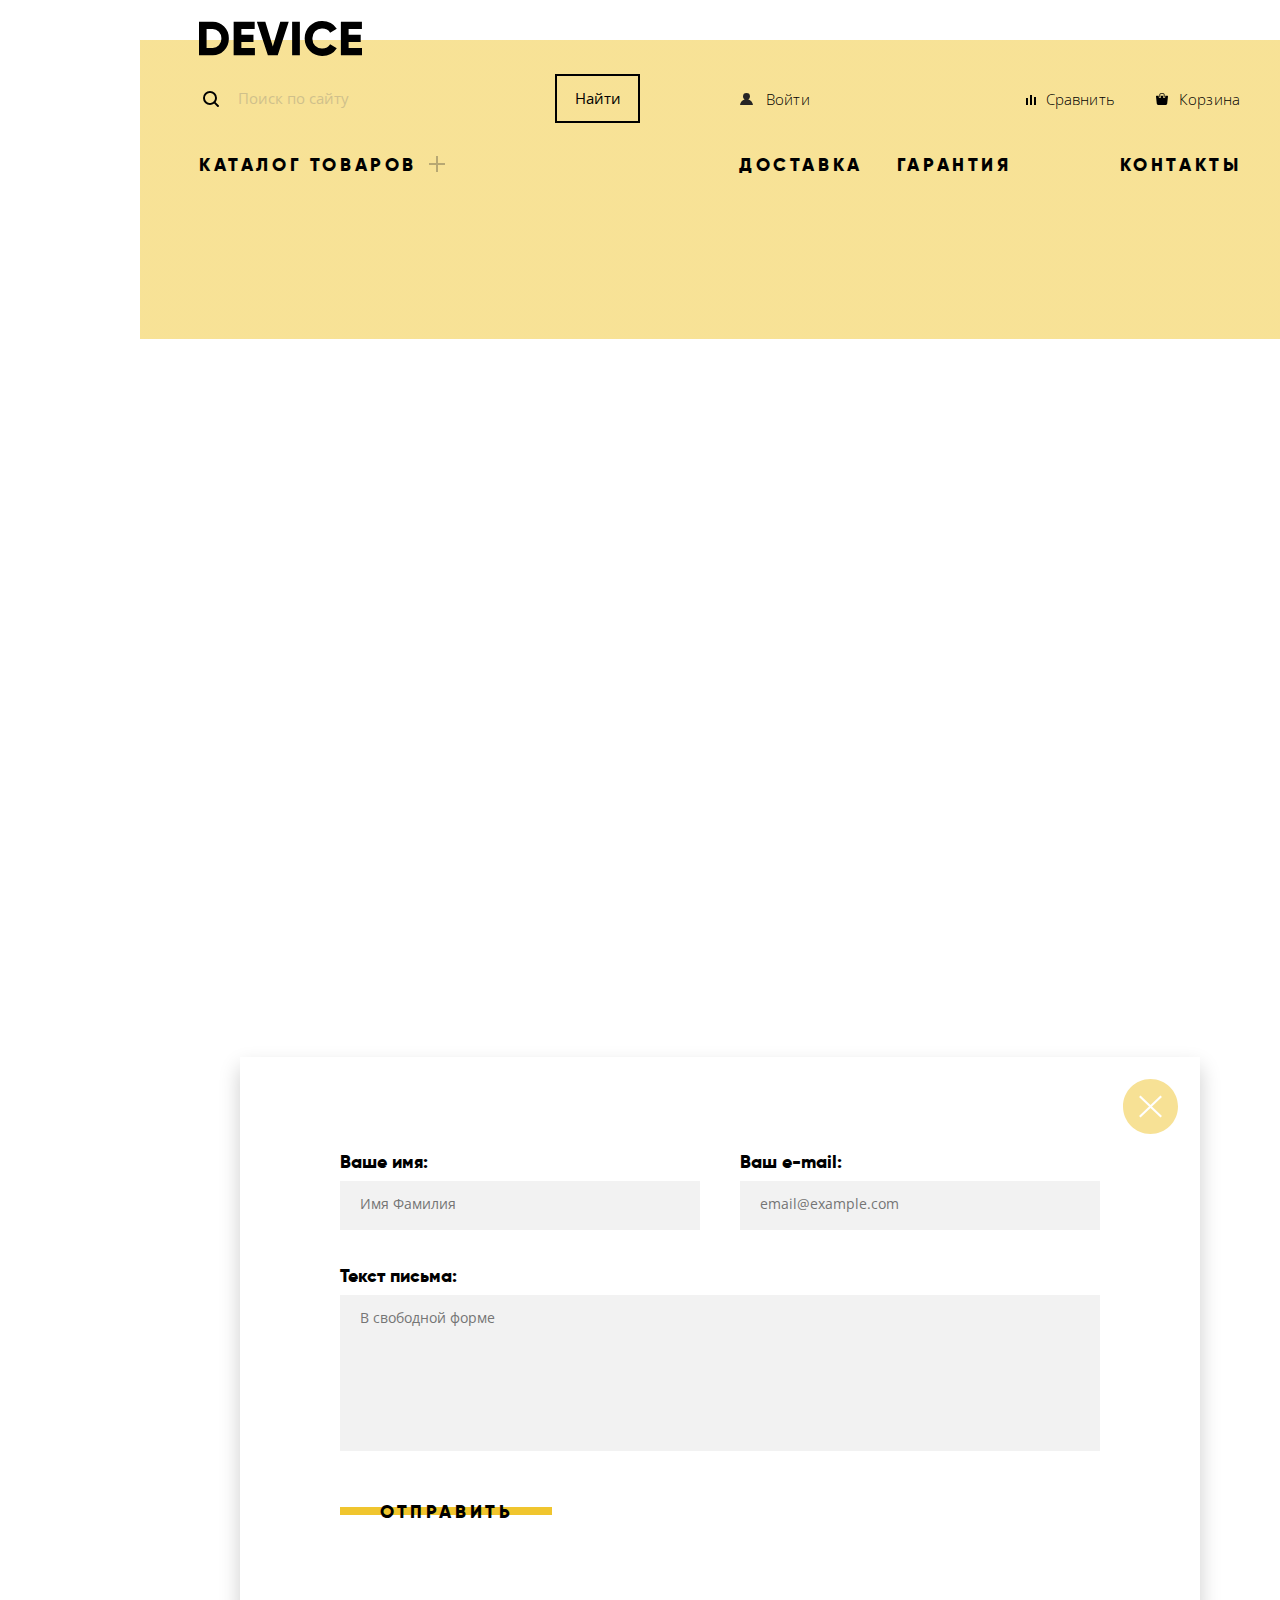
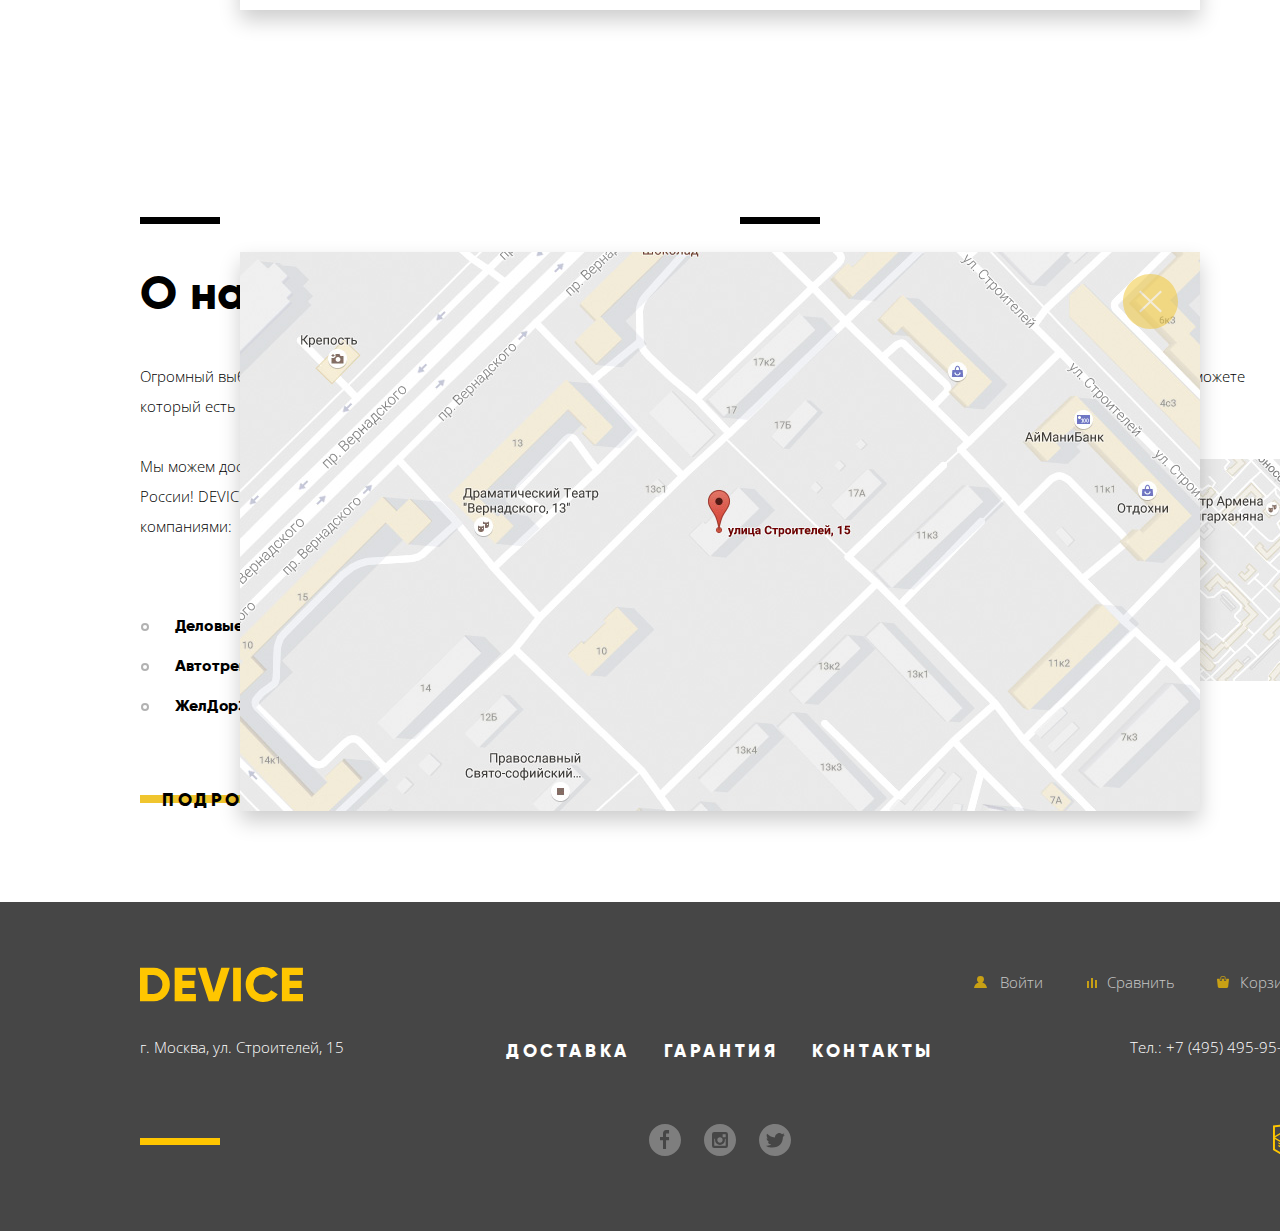
==== index.html @ 561cba62 "Стилизовал modal окна" ====
<!DOCTYPE html>
<html lang="ru">
<head>
  <meta charset="utf-8">
  <title>HTML Academy: Девайс</title>
  <link href="https://fonts.googleapis.com/css?family=Open+Sans:300,400&display=swap&subset=cyrillic" rel="stylesheet">
  <link href="css/normalize.css" rel="stylesheet">
  <link href="css/style.css" rel="stylesheet">
</head>
<body>

  <header class="container header">
    <nav class="header__navigation">
      <a class="header__logo" href="index.html">
        <img src="img/logo.svg" width="163" height="35" alt
        ="Логотип интернет-магазина гаджетов «Девайс»">
      </a>

      <div class="header__second-line">
        <form class="header-search__form" action="https://echo.htmlacademy.ru" method="post">
          <label for="search" class="visually-hidden">Поиск по сайту:</label>
          <input id="search" class="header-search__input" type="text" name="search" value="" placeholder="Поиск по сайту">
          <button class="header-search__button" type="submit">Найти</button>
        </form>

        <ul class="header-user-navigation__list">
          <li><a class="header-user-navigation__link--user" href="#">Войти</a></li>
          <li><a class="header-user-navigation__link--compare" href="#">Сравнить</a></li>
          <li><a class="header-user-navigation__link--cart" href="#">Корзина</a></li>
        </ul>
      </div>

      <ul class="header-site-navigation__list">
        <li>
          <a class="header-site-navigation__link--catalog" href="catalog.html">Каталог товаров</a>
          <ul class="header-site-navigation__sub-list">
            <li>
              <ul class="header-site-navigation__sub-list--column-1">
                <li>
                  <a href="#">Виртуальная реальность</a>
                </li>
                <li>
                  <a href="catalog.html">Моноподы для селфи</a>
                </li>
                <li>
                  <a href="#">Экшн-камеры</a>
                </li>
              </ul>
            </li>

            <li>
              <ul class="header-site-navigation__sub-list--column-2">
                <li>
                  <a href="#">Фитнес-браслеты</a>
                </li>
                <li>
                  <a href="#">Умные часы</a>
                </li>
              </ul>
            </li>

            <li>
              <ul class="header-site-navigation__sub-list--column-3">
                <li>
                  <a href="#">Квадрокоптеры</a>
                </li>
              </ul>
            </li>
          </ul>
        </li>
        <li><a href="#">Доставка</a></li>
        <li><a href="#">Гарантия</a></li>
        <li><a href="#">Контакты</a></li>
      </ul>
    </nav>
  </header>


  <main class="container main-container">

    <h1 class="visually-hidden">Интернет-магазин гаджетов «Девайс»</h1>

    <div class="main__info-line">
      <section class="main-about-us">
        <h2>О нас</h2>
        <div class="main-about-us__text">
          <p>Огромный выбор гаджетов не оставит равнодушным гика, который есть в
            каждом из нас.</p>
          <p>Мы можем доставить ваш товар в самые отдаленные точки России!
            DEVICE работает со многими транспортными компаниями:</p>
        </div>
        <ul class="transport-company__list">
          <li>Деловые Линии</li>
          <li>Автотрейдинг</li>
          <li>ЖелДорЭкспедиция</li>
        </ul>
        <a class="button" href="#">Подробнее о нас</a>
      </section>

      <section class="main-contacts">
        <h2>Контакты</h2>
        <div class="main-contacts__text">
          <p>Вы можете забрать товар сама, заехав в наш офис. Заодно, вы сможете
          проверить работоспособность покупки. Всякое бывает.</p>
        </div>
        <a class="map" href="#">
          <img src="img/map.jpg" width="560" height="222" alt
          ="Офис магазина «Девайс» по адресу: Москва, улица Строителей, 15">
        </a>
        <a class="button" href="#">Напишите нам</a>
      </section>
    </div>

  </main>


  <footer class="footer-container">
    <div class="container">
      <div class="footer__first-line">
        <a class="footer__logo" href="index.html">
          <img src="img/logo-footer.svg" width="163" height="35" alt
          ="Логотип интернет-магазина гаджетов «Девайс»">
        </a>
        <ul class="footer-user-navigation__list">
          <li><a class="footer-user-navigation__link--user" href="#">Войти</a></li>
          <li><a class="footer-user-navigation__link--compare" href="#">Сравнить</a></li>
          <li><a class="footer-user-navigation__link--cart" href="#">Корзина</a></li>
        </ul>
      </div>

      <div class="footer__second-line">
        <p>г. Москва, ул. Строителей, 15</p>
        <ul class="footer-site-navigation__list">
          <li><a href="#">Доставка</a></li>
          <li><a href="#">Гарантия</a></li>
          <li><a href="#">Контакты</a></li>
        </ul>
        <p class="text-right">Тел.: +7 (495) 495-95-95</p>
      </div>

      <div class="footer__third-line">
        <ul class="footer-social__list">
          <li>
            <a class="footer-social__link--facebook" href="#">
              <img src="img/icon-footer-facebook.svg" width="32" height="32" alt
              ="Интернет-магазин гаджетов «Девайс» на Фейсбуке">
            </a>
          </li>
          <li>
            <a class="footer-social__link--instagram" href="#">
              <img src="img/icon-footer-instagram.svg" width="32" height="32" alt
              ="Интернет-магазин гаджетов «Девайс» в Инстаграме">
            </a>
          </li>
          <li>
            <a class="footer-social__link--twitter" href="#">
              <img src="img/icon-footer-twitter.svg" width="32" height="32" alt
              ="Интернет-магазин гаджетов «Девайс» в Твиттере">
            </a>
          </li>
        </ul>
        <a class="footer-site-maker__logo" href="https://htmlacademy.ru">
          <img src="img/logo-htmlacademy.svg" width="27" height="35" alt
          ="Сайт разработан студией «htmlacademy»">
        </a>
      </div>
    </div>
  </footer>


  <section class="modal modal--message">
    <h2 class="visually-hidden">
      Написать письмо
    </h2>
    <form class="modal-message__form" action="https://echo.htmlacademy.ru" method="post">
      <p class="modal-message__item">
        <label for="message-name">Ваше имя:</label>
        <input id="message-name" type="text" name="name" value="" placeholder="Имя Фамилия">
      </p>
      <p class="modal-message__item">
        <label for="message-email">Ваш e-mail:</label>
        <input id="message-email" type="text" name="email" value="" placeholder="email@example.com">
      </p>
      <p class="modal-message__item">
        <label for="message-text">Текст письма:</label>
        <textarea id="message-text" name="text" placeholder="В свободной форме"></textarea>
      </p>
      <div class="modal-message__button-container">
        <button class="button" type="submit">
          Отправить
        </button>
      </div>
    </form>
    <button class="modal-close__button" type="button" aria-label="Закрыть"></button>
  </section>

  <section class="modal modal--map">
    <h2 class="visually-hidden">
      Как до нас добраться
    </h2>
    <img src="img/map-big.jpg" width="960" height="559" alt
    ="Офис магазина «Девайс» по адресу: Москва, улица Строителей, 15">
    <button class="modal-close__button" type="button" aria-label="Закрыть"></button>
  </section>
</body>
</html>
---- css/style.css ----
@font-face {
    font-family: 'Gilroy';
    src: url('../font/gilroy-extrabold-webfont.woff2') format('woff2'),
         url('../font/gilroy-extrabold-webfont.woff') format('woff');
    font-weight: 800;
    font-style: normal;
}

@font-face {
    font-family: 'Gilroy';
    src: url('../font/gilroy-light-webfont.woff2') format('woff2'),
         url('../font/gilroy-light-webfont.woff') format('woff');
    font-weight: 300;
    font-style: normal;
}

body {
  margin: 0;
  padding: 0;

  font-family: "Open Sans", Arial, sans-serif;
  font-size: 15px;
  line-height: 30px;
  font-weight: 300;
  letter-spacing: 0.15px;
  color: #000000;

  background: linear-gradient(
    #ffffff 40px,
    rgba( 240, 197, 46, 0.5) 40px, rgba( 240, 197, 46, 0.5) 339px,
    #ffffff 339px);
}

a {
  text-decoration: none;
}

.button {
  font-family: "Gilroy", Arial, sans-serif;
  font-size: 18px;
  line-height: 24px;
  font-weight: 800;
  letter-spacing: 3.6px;
  color: #000000;

  text-align: center;
  vertical-align: middle;
  text-transform: uppercase;

  background: linear-gradient(
    rgba(0, 0, 0, 0) calc(50% - 4px),
    #f0c52e calc(50% - 4px), #f0c52e calc(50% + 4px),
    rgba(0, 0, 0, 0) calc(50% + 4px));
  border: none;
}

.button:hover,
.button:focus {
  background: #f0c52e;
}

.button:active {
  color: rgba(0, 0, 0, 0.3);
}


.header__logo:hover,
.header__logo:focus {
  opacity: 0.6;
}

.header__logo:active {
  opacity: 0.3;
}

.header-search__input {
  background: transparent;
  border: none;
  opacity: 0.3;
}

.header-search__input:hover {
  opacity: 0.6;
}

.header-search__input:focus {
  opacity: 1;
  border-bottom: 2px solid #000000;

  /* временно, чтобы было видно черную линию снизу формы при фокусе */
  outline: none;
}

.header-search__button {
  background: transparent;
  border: solid 2px #000000;
}

.header-search__button:hover,
.header-search__button:focus {
  color: #ffffff;
  background: #000000;
}

.header-search__button:active {
  color: rgba(255, 255, 255, 0.3);
}

.header-user-navigation__list,
.header-site-navigation__list,
.header-site-navigation__sub-list {
  list-style: none;
}

.header-user-navigation__list a,
.header-site-navigation__list a {
  color: #000000;
}

.header-user-navigation__list a:hover,
.header-user-navigation__list a:focus,
.header-site-navigation__list a:hover,
.header-site-navigation__list a:focus {
  opacity: 0.6;
}

.header-user-navigation__list a:active,
.header-site-navigation__list a:active {
  opacity: 0.3;
}

.header-site-navigation__list a {
  font-family: "Gilroy", Arial, sans-serif;
  font-size: 18px;
  line-height: 24px;
  font-weight: 800;
  letter-spacing: 3.6px;
  text-transform: uppercase;
}

.header-site-navigation__sub-list a {
  font-family: "Open Sans", Arial, sans-serif;
  font-size: 15px;
  line-height: 30px;
  font-weight: 300;
  letter-spacing: 0.15px;
  text-transform: none;
}



.main-container h1,
.main-container h2 {
  font-family: "Gilroy", Arial, sans-serif;
  font-size: 47px;
  line-height: 56px;
  font-weight: 800;
  letter-spacing: 0.47px;
}

.main-about-us p,
.main-contacts p {
  letter-spacing: normal;
}

.transport-company__list {
  list-style: none;

  font-family: "Gilroy", Arial, sans-serif;
  font-size: 16px;
  line-height: 40px;
  font-weight: 800;
}



.breadcrumbs__list {
  font-size: 14px;
  line-height: 24px;
  letter-spacing: 0.14px;

  list-style: none;
}

.breadcrumbs__list a {
  color: #000000;
  opacity: 0.3;
}

.breadcrumbs__list a:hover,
.breadcrumbs__list a:focus {
  opacity: 0.6;
}

.breadcrumbs__list a:active {
  opacity: 0.1;
}

.breadcrumbs__item--current {
  color: #000000;
  opacity: 0.3;
}

.filters {
  /* background-color: #ebebeb; */
}

.filters__form fieldset {
  border: none;
}

.filters__form legend {
  font-family: "Gilroy", Arial, sans-serif;
  font-size: 18px;
  line-height: 24px;
  font-weight: 800;
  letter-spacing: 0.18px;
}

.filters__form ul {
  list-style: none;

  font-family: "Open Sans", Arial, sans-serif;
  font-size: 14px;
  line-height: 40px;
  font-weight: 300;
  letter-spacing: 0.14px;
}

.filters__form input:hover,
.filters__form input:focus {
  opacity: 0.6;
}

.filters__form input:active {
  opacity: 1;
}

.filters__form input:disabled {
  opacity: 0.25;
}

.filters__form input:disabled + label {
  color: #a6a6a6;
}

.catalog__list {
  list-style: none;
}

.catalog__item h3 {
  font-family: "Gilroy", Arial, sans-serif;
  font-size: 18px;
  line-height: 24px;
  font-weight: 800;
  color: #000000;
  letter-spacing: 0.18px;
}

.catalog__item a {
  color: #000000;
}

.catalog__item p {
  font-family: "Gilroy", Arial, sans-serif;
  font-size: 16px;
  line-height: 24px;
  font-weight: 300;
  color: #464646;
  letter-spacing: 0.16px;
}



.footer-container {
  background-color: #464646;
}

.footer-container p {
  color: #ffffff;
}

.footer__logo:hover,
.footer__logo:focus {
  opacity: 0.6;
}

.footer__logo:active {
  opacity: 0.3;
}

.footer-user-navigation__list,
.footer-site-navigation__list,
.footer-social__list {
  list-style: none;
}

.footer-user-navigation__list a {
  color: #ffffff;
  opacity: 0.7;
  letter-spacing: normal;
}

.footer-user-navigation__list a:hover,
.footer-user-navigation__list a:focus {
  opacity: 1;
}

.footer-user-navigation__list a:active {
  opacity: 0.3;
}

.footer__second-line p {
  font-family: "Open Sans", Arial, sans-serif;
  font-size: 15px;
  line-height: 30px;
  font-weight: 300;
  letter-spacing: normal;
}

.footer-site-navigation__list a {
  font-family: "Gilroy", Arial, sans-serif;
  font-size: 18px;
  line-height: 24px;
  font-weight: 800;
  letter-spacing: 3.6px;
  color: #ffffff;
  text-transform: uppercase;
}

.footer-site-navigation__list a:hover,
.footer-site-navigation__list a:focus {
  opacity: 0.6;
}

.footer-site-navigation__list a:active {
  opacity: 0.3;
}

.footer-social__list {
  text-align: center;
}

.footer-social__list a {
  color: #ffffff;
  opacity: 0.3;
}

.footer-social__list a:hover,
.footer-social__list a:focus {
  opacity: 0.6;
}

.footer-social__list a:active {
  opacity: 0.1;
}

.footer-site-maker__logo:hover,
.footer-site-maker__logo:focus {
  opacity: 0.6;
}

.footer-site-maker__logo:active {
  opacity: 0.3;
}







/* ----- Сеточные стили ----- */
html,
body {
  /* Временно для сетки */
  min-width: 1440px;
  /* min-height: 2795px; */
}

body {
  background-size: 1160px 339px;
  /* Временно для сетки */
  /* background-image: url("../Device-Index.png"); */
  /* background-image: url("../Device-Index-Modals.png");
  background-size: 1440px auto; */
  background-repeat: no-repeat;
  background-position: center top;
}

img {
  max-width: 100%;
  height: auto;
}

body .button {
  display: inline-block;
  padding-left: 40px;
  padding-right: 39px;
  padding-top: 8px;
  padding-bottom: 6px;
  margin-right: 16px;
}

.container {
  width: 1160px;
  margin: 0 auto;
  padding: 0 10px;
}

.header * {
  margin: 0;
  padding: 0;
}

.header {
  margin-bottom: 50px;
}

.header__navigation {
  padding-top: 21px;
  padding-right: 60px;
  padding-left: 59px;

  display: flex;
  flex-direction: column;
}

.header__logo {
  width: 163px;
  height: 35px;
  margin-bottom: 18px;
}

.header__second-line {
  display: flex;
  justify-content: space-between;
  margin-bottom: 27px;
}

.header-search__form {
  position: relative;
  width: 441px;
  display: flex;
}

.header-search__input {
  position: relative;
  height: 46px;
  padding-top: 1px;
  padding-left: 39px;
  flex-grow: 1;
}

.header-search__form::before {
  content: "";

  position: absolute;
  top: 50%;
  left: 4px;

  width: 16px;
  height: 16px;
  margin-top: -8px;

  background-image: url("../img/icon-search.svg");
  background-repeat: no-repeat;
  background-position: 0 0;
}

.header-search__button {
  min-width: 85px;
  min-height: 49px;
}

.header-user-navigation__list {
  width: 500px;
  display: flex;
  align-items: center;
}

.header-user-navigation__list li:nth-last-child(2) {
  margin-left: auto;
  margin-right: 38px;
}

.header-user-navigation__link--user {
  position: relative;
  padding-left: 26px;
  margin-right: 19px;
}

.header-user-navigation__link--user::before {
  content: "";

  position: absolute;
  top: 50%;
  left: 0;

  width: 13px;
  height: 12px;
  margin-top: -6px;

  background-image: url("../img/icon-user.svg");
  background-repeat: no-repeat;
  background-position: 0 0;
}

.header-user-navigation__link--logout {
  opacity: 0.3;
}

.header-user-navigation__link--compare {
  position: relative;
  padding-left: 23px;
}

.header-user-navigation__link--compare::before {
  content: "";

  position: absolute;
  top: 50%;
  left: 3px;

  width: 10px;
  height: 10px;
  margin-top: -4px;

  background-image: url("../img/icon-compare.svg");
  background-repeat: no-repeat;
  background-position: 0 0;
}

.header-user-navigation__link--cart {
  position: relative;
  padding-left: 26px;
}

.header-user-navigation__link--cart::before {
  content: "";

  position: absolute;
  top: 50%;
  left: 3px;

  width: 12px;
  height: 12px;
  margin-top: -6px;

  background-image: url("../img/icon-shopping-cart.svg");
  background-repeat: no-repeat;
  background-position: 0 0;
}

.header-site-navigation__list {
  position: relative;
  display: flex;
  width: 1045px;
}

.header-site-navigation__link--catalog{
  position: relative;
  padding-right: 35px;
  margin-right: 287px;
}

.header-site-navigation__link--catalog::after{
  content: "";

  position: absolute;
  top: 50%;
  right: 7px;

  width: 16px;
  height: 16px;
  margin-top: -9px;

  background-image: url("../img/icon-plus.svg");
  background-repeat: no-repeat;
  background-position: 0 0;

  opacity: 0.3;
}

.header-site-navigation__list li:nth-child(2) {
  margin-right: 34px;
}

.header-site-navigation__list li:nth-child(3) {
  margin-right: 108px;
}

.header-site-navigation__sub-list {
  position: absolute;

  padding-top: 21px;

  margin-top: -1px;
  left: -59px;
  width: 1040px;
  padding-left: 60px;
  padding-right: 60px;

  /* display: flex; */
  display: none;

  background-color: #f7e296;

  /* Временно для сетки */
  min-height: 139px;
  /* display: none; */
}

.header-site-navigation__list > li:hover .header-site-navigation__sub-list {
  display: flex;
}

.header-site-navigation__sub-list ul {
  list-style: none;
}

.header-site-navigation__sub-list--column-1,
.header-site-navigation__sub-list--column-2,
.header-site-navigation__sub-list--column-3 {
  min-width: 133px;
  margin-right: 33px;
}

.header-site-navigation__sub-list--column-1 li,
.header-site-navigation__sub-list--column-2 li,
.header-site-navigation__sub-list--column-3 li {
  margin-bottom: 6px;
}


.main-container * {
  margin: 0;
  padding: 0;
}

.main__info-line {
  display: flex;
  justify-content: space-between;
}

.main-about-us::before,
.main-contacts::before {
  content: "";

  position: absolute;

  top: -48px;
  left: 0;

  width: 80px;
  height: 7px;

  background: black;
}

.main-about-us {
  width: 474px;
  position: relative;
}

.main-about-us h2,
.main-contacts h2 {
  margin-bottom: 40px;
}

.main-about-us__text p,
.main-contacts__text p {
  margin-bottom: 30px;
}

.main-about-us__text {
  margin-bottom: 65px;
}

.transport-company__list {
  margin-bottom: 54px;
}

.transport-company__list li {
  position: relative;
  padding-left: 35px;
}

.transport-company__list li::before {
  content: "";

  position: absolute;

  top: 50%;
  left: 3px;

  width: 4px;
  height: 4px;
  margin-top: -1px;

  background: rgba(255, 255, 255, 0);
	-moz-border-radius: 2px;
	-webkit-border-radius: 2px;

  box-shadow: 0 0 0 2px rgba(0, 0, 0, 0.3);
}

.main-about-us .button {
  padding-left: 22px;
  padding-right: 20px;
}

.main-contacts {
  width: 560px;
  position: relative;
}

.main-contacts__text {
  margin-bottom: 38px;
}

.map {
  display: block;
  margin-bottom: 60px;
}




.footer-container {
  margin-top: 84px;
  padding-top: 65px;
  padding-bottom: 66px;
}

.footer__first-line * {
  margin: 0;
  padding: 0;
}

.footer__first-line {
  display: flex;
  justify-content: space-between;
  margin-bottom: 30px;
}

.footer__logo {
  width: 163px;
  height: 35px;
}

.footer-user-navigation__list {
  display: flex;
  justify-content: flex-end;
}



/* .header-user-navigation__list {
  width: 500px;
  display: flex;
  align-items: center;
}

.header-user-navigation__list li:nth-last-child(2) {
  margin-left: auto;
  margin-right: 38px;
} */

.footer-user-navigation__link--user {
  position: relative;
  padding-left: 26px;
  margin-right: 19px;
}

.footer-user-navigation__link--user::before {
  content: "";

  position: absolute;
  top: 50%;
  left: 0;

  width: 13px;
  height: 12px;
  margin-top: -6px;

  background-image: url("../img/icon-footer-user.svg");
  background-repeat: no-repeat;
  background-position: 0 0;
}

.footer-user-navigation__list .footer-user-navigation__link--logout {
  opacity: 0.3;
  margin-right: 19px;
}

.footer-user-navigation__link--compare {
  position: relative;
  padding-left: 23px;
  margin-left: 22px;
  margin-right: 39px;
}

.footer-user-navigation__link--compare::before {
  content: "";

  position: absolute;
  top: 50%;
  left: 3px;

  width: 10px;
  height: 10px;
  margin-top: -4px;

  background-image: url("../img/icon-footer-compare.svg");
  background-repeat: no-repeat;
  background-position: 0 0;
}

.footer-user-navigation__link--cart {
  position: relative;
  padding-left: 26px;
}

.footer-user-navigation__link--cart::before {
  content: "";

  position: absolute;
  top: 50%;
  left: 3px;

  width: 12px;
  height: 12px;
  margin-top: -6px;

  background-image: url("../img/icon-footer-shopping-cart.svg");
  background-repeat: no-repeat;
  background-position: 0 0;
}

.footer__second-line * {
  margin: 0;
  padding: 0;
}

.footer__second-line {
  display: flex;
  justify-content: space-between;
  margin-bottom: 58px;
}

.footer__second-line p {
  width: 300px;
}

.footer-site-navigation__list {
  padding-top: 4px;

  width: 428px;
  display: flex;
  justify-content: space-between;
}

.text-right {
  text-align: right;
}

.footer__third-line * {
  margin: 0;
  padding: 0;
}

.footer__third-line {
  display: flex;

  position: relative;
}

.footer__third-line::before {
  content: "";

  position: absolute;
  top: 50%;
  left: 0;

  width: 80px;
  height: 7px;
  margin-top: -7px;

  background-color: #ffc600;
}

.footer-social__list {
  display: flex;
  margin-left: auto;
  margin-right: auto;
}

.footer-social__list li {
  margin-left: 11.5px;
  margin-right: 11.5px;
}

.footer-site-maker__logo {
  width: 27px;
  height: 35px;
  position: absolute;
  right: 0;
}






.inner-page {
  /* Временно для сетки */
  /* background-image: url("../Device-Catalog.png"); */
  /* background-image: url("../Device-Catalog-Hovers.png"); */
  background-size: 1160px 226px;
}

.inner-page .header {
  margin-bottom: 80px;
}



.page-title {
  padding-left: 60px;
  margin-bottom: 18px
}

.breadcrumbs__list {
  padding-left: 60px;
  display: flex;

  /* Временно для сетки */
  margin-bottom: 46px;
}

.breadcrumbs__list li {
  margin-right: 37px;
}

.breadcrumbs__item {
  position: relative;
}

.breadcrumbs__item::after {
  content: "";

  position: absolute;
  top: 50%;
  right: -20px;

  width: 4px;
  height: 7px;
  margin-top: -2px;

  background-image: url("../img/breadcrumbs__nav-arrow.svg");
  background-repeat: no-repeat;
  background-position: 0 0;
}

.inner-page-sort__background {
  background: linear-gradient(to right,
    #d9d9d9 calc(50% - 253px),
    #ebebeb calc(50% - 253px));

  /* Временно для сетки */
  /* background: linear-gradient(to right,
    rgba(217, 217, 217, 0.7) calc(50% - 253px),
    rgba(217, 217, 217, 0.3) calc(50% - 253px)); */
}

.inner-page-sort__flex-columns{
  display: flex;
  justify-content: space-between;
  align-items: stretch;
  min-height: 71px;
}

.pagination__list,
.inner-page-sort__flex-columns h3 {
  font-family: "Gilroy", Arial, sans-serif;
  font-size: 16px;
  line-height: 24px;
  font-weight: 800;
  letter-spacing: 3.2px;
  text-transform: uppercase;
}

.inner-page-sort__column-1 {
  padding-left: 60px;

  display: flex;
  flex-wrap: wrap;
  align-items: center;
}

.inner-page-sort__column-2 {
  padding-left: 74px;
  width: 759px;
  display: flex;
  align-items: center;
  flex-shrink: 0;
  position: relative;
}

.inner-page-sort__list {
  margin-left: 55px;
  margin-right: auto;
  list-style: none;
  display: flex;
  margin-top: -2px;

  font-family: "Open Sans", Arial, sans-serif;
  font-size: 14px;
  line-height: 18px;
  font-weight: 400;
  letter-spacing: normal;
}

.inner-page-sort__list li {
  margin-right: 29px;
}

.pagination-numbers__list a,
.inner-page-sort__list a {
  color: black;
  opacity: 0.3;
}

.pagination-numbers__list a:hover,
.pagination-numbers__list a:focus,
.inner-page-sort__list a:hover,
.inner-page-sort__list a:focus {
  opacity: 0.6;
}

.pagination-numbers__list a:active,
.inner-page-sort__list a:active {
  opacity: 1;
}

.inner-page-sort__link {
  margin-left: 19px;
  opacity: 0.2;
}

.inner-page-sort__link--current {
  opacity: 1;
}

.inner-page-sort__link:hover,
.inner-page-sort__link:focus {
  opacity: 0.4;
}

.inner-page-sort__link:active {
  opacity: 1;
}


.inner-page-columns__background {
  background: linear-gradient(to right,
    #ebebeb calc(50% - 253px),
    rgba(255, 255, 255, 0) calc(50% - 253px));
  padding-bottom: 78px;

  /* Временно для сетки */
  /*
  background: linear-gradient(to right,
    rgba(235, 235, 235, 0.7) calc(50% - 253px),
    rgba(255, 255, 255, 0) calc(50% - 253px)); */
}

.inner-page-columns__flex-columns {
  display: flex;
  justify-content: space-between;
}

.filters {
  margin-top: 69px;
  margin-left: 59px;
  width: 202px;

  /* Временно для сетки */
  margin-top: 178px;
}

.filters__form fieldset {
  margin-top: 43px;
  position: relative;
  padding-top: 18px;
}

.filters__form fieldset::after {
  content: "";

  position: absolute;
  top: -12px;

  width: 201px;
  height: 2px;

  background-color: black;
}

.filters__list li {
  padding-left: 22px;
}

.filters__form .button {
  margin-left: -1px;
  margin-top: 32px;
  max-width: 200px;
}

.catalog {
  width: 759px;
  padding-left: 74px;
  padding-top: 69px;
}

.catalog__list {
  display: flex;
  flex-wrap: wrap;
  justify-content: space-between;
}

.catalog__item {
  display: flex;
  flex-direction: column;
  width: 360px;
  margin-bottom: 46px;
  position: relative;
}

.catalog__item-image {
  margin-bottom: 23px;
  position: relative;
}

.catalog-item__actions {
  position: absolute;

  left: 0;
  width: 320px;
  min-height: 340px;
  padding: 20px;

  /* display: flex; */
  display: none;
  flex-direction: column;
  justify-content: center;
  align-items: center;

  background-color: rgba(238,238,238,0.7);
  z-index: 10;
}

.catalog__item:hover .catalog-item__actions {
  display: flex;
}

.catalog-item__actions .button {
  margin: 0;
  margin-bottom: 8px;
  margin-top: 50px;
}

.catalog-item-actions__button--bookmark {
  font-family: "Open Sans", Arial, sans-serif;
  font-size: 13px;
  line-height: 36px;
  font-weight: 300;
  letter-spacing: 0.13;
  color: rgba(0, 0, 0, 0.5);

  text-align: center;
  vertical-align: middle;

  background: transparent;
  border: none;
}

.catalog-item-actions__button--bookmark:hover,
.catalog-item-actions__button--bookmark:focus {
  color: rgba(0, 0, 0, 1);
}

.catalog-item-actions__button--add-to-compare:active {
  color: rgba(0, 0, 0, 0.2);
}

/* .header-site-navigation__list > li:hover .header-site-navigation__sub-list {
  display: flex;
} */

.catalog__flag--new::after{
  content: "new";

  position: absolute;

  top: 30px;
  right: 28px;

  width: 57px;
  height: 41px;
  padding-top: 16px;

  background: rgba(255, 255, 255, 0);
	-moz-border-radius: 28.5px;
	-webkit-border-radius: 28.5px;

  box-shadow: 0 0 0 2px rgba(0, 0, 0, 0.1);

  text-align: center;
  font-family: "Gilroy", Arial, sans-serif;
  font-size: 14px;
  line-height: 24px;
  font-weight: 800;
  letter-spacing: 0.7px;
  text-transform: uppercase;
  color: rgba(0, 0, 0, 0.2);
}

.catalog__item--text {
  margin-left: -2px;
  order: 2;
  display: flex;
  justify-content: space-between;
}

.catalog__item--text > div {
  padding-left: 10px;
  flex-shrink: 0;
}

.pagination__list {
  list-style: none;
  display: flex;
  justify-content: space-between;
  width: 100%;
  margin-top: -11px;

  background: linear-gradient(
    rgba(255, 0, 0, 0.3) 1px,
    rgba(255, 0, 0, 0.15) 1px, rgba(255, 0, 0, 0.15) calc(100% - 1px),
    rgba(255, 0, 0, 0.3) calc(100% - 1px));
}

.pagination-numbers__list {
  list-style: none;
  display: flex;

  margin-top: 20px;
}

.pagination-numbers__list--current,
.pagination-numbers__list a {
  display: block;
  padding: 5px;
  margin-left: 9px;
  margin-right: 8px;
}

.pagination__button {
  display: block;
  width: 107px;
  flex-shrink: 0;
  padding-top: 23px;
  padding-bottom: 23px;
  padding-left: 10px;
  padding-right: 10px;

  color: black;
}

.pagination__button--back {
  padding-left: 29px;
}

.pagination__button--forward {
  text-align: right;
  padding-right: 27px;
}

.pagination__button:hover,
.pagination__button:focus {
  background-color: #d9d9d9;
}

.pagination__button:active {
  color: rgba(0, 0, 0, 0.3);
}


.inner-page .footer-container {
  margin-top: 0;
}


body {
  position: relative;
  /* background-image: none; */
}

.modal {
  position: absolute;

  left: 50%;
  width: 960px;
  margin-left: -480px;

  box-shadow: 0px 10px 20px 0 rgba(4, 6, 6, 0.2);
}

.modal--message {
  top: 1057px;
  min-height: 553px;
}

.modal-message__form {
  padding-left: 100px;
  padding-right: 100px;
  padding-top: 78px;

  display: flex;
  flex-wrap: wrap;
  justify-content: space-between;
}

.modal-message__item {
  display: flex;
  flex-direction: column;
}

.modal-message__item label {
  font-family: "Gilroy", Arial, sans-serif;
  font-size: 18px;
  line-height: 24px;
  font-weight: 800;
  letter-spacing: normal;

  margin-bottom: 7px;
}

.modal-message__item input,
.modal-message__item textarea {
  font-family: "Open Sans", Arial, sans-serif;
  font-size: 14px;
  line-height: 18px;
  font-weight: 400;
  letter-spacing: normal;
  color: rgba(70, 70, 70, 0.4);

  width: 320px;
  border: none;
  padding-left: 20px;
  padding-right: 20px;
  padding-top: 14px;
  padding-bottom: 17px;
  margin-bottom: 4px;

  background-color: #f2f2f2;
  /* background: transparent; */
}

.modal-message__item textarea {
  width: 720px;
  height: 125px;
  resize: none;
}

.modal-message__button-container {
  margin-top: 22px;
  width: 760px;
}

.modal--map {
  top: 1852px;
  height: 559px;
}

.modal-close__button {
  margin: 0;
  padding: 0;
  border: none;

  position: absolute;
  top: 22px;
  right: 22px;

  width: 55px;
  height: 55px;

  background: transparent;
  background-image: url("../img/modal-close.svg");
  background-repeat: no-repeat;
  background-position: 0 0;

  opacity: 0.5;
}

.modal-close__button:hover,
.modal-close__button:focus {
  opacity: 1;
}

.modal-close__button:active {
  opacity: 0.3;
}




/* Временно для сетки */
.header {
  margin-bottom: 1685px;
}

/* Временно для сетки */
.visually-hidden:not(:focus):not(:active),
input[type="checkbox"].visually-hidden,
input[type="radio"].visually-hidden {
  position: absolute;

  width: 1px;
  height: 1px;
  margin: -1px;
  border: 0;
  padding: 0;

  white-space: nowrap;

  clip-path: inset(100%);
  clip: rect(0 0 0 0);
  overflow: hidden;
}
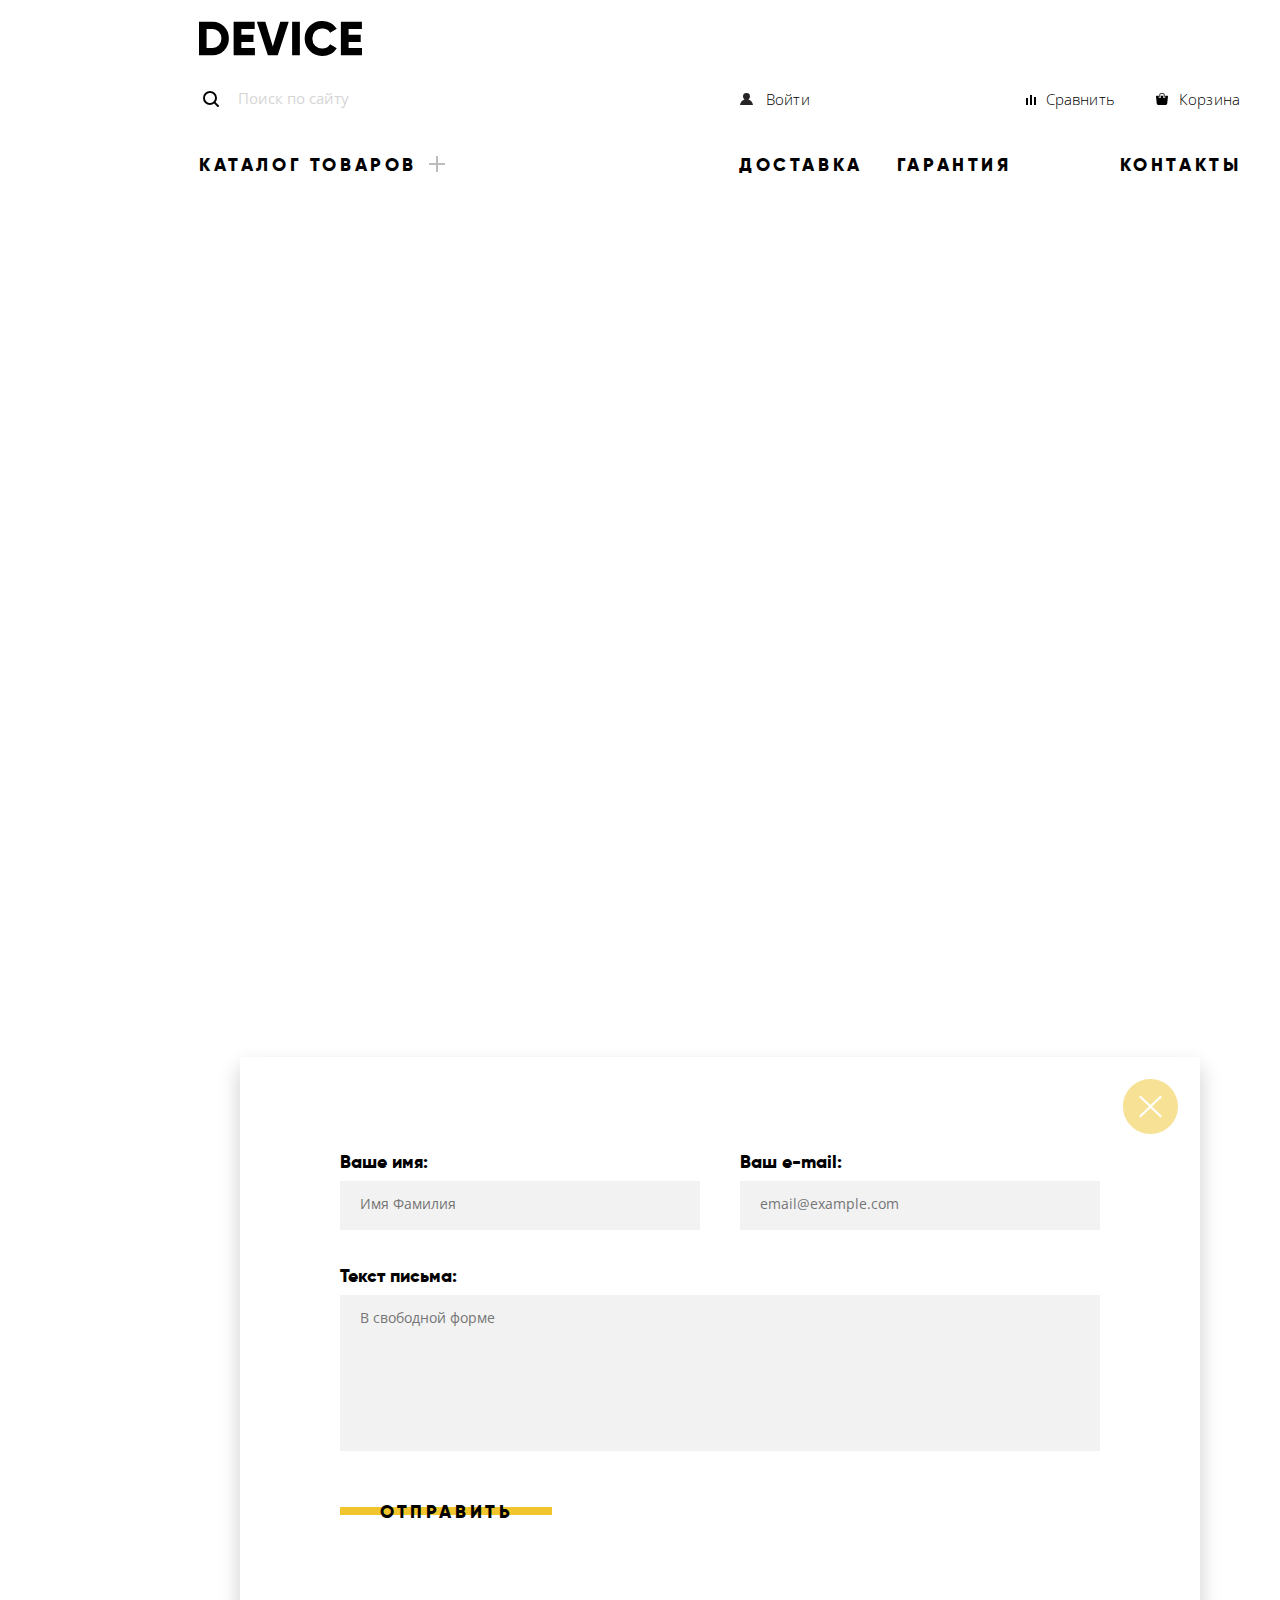
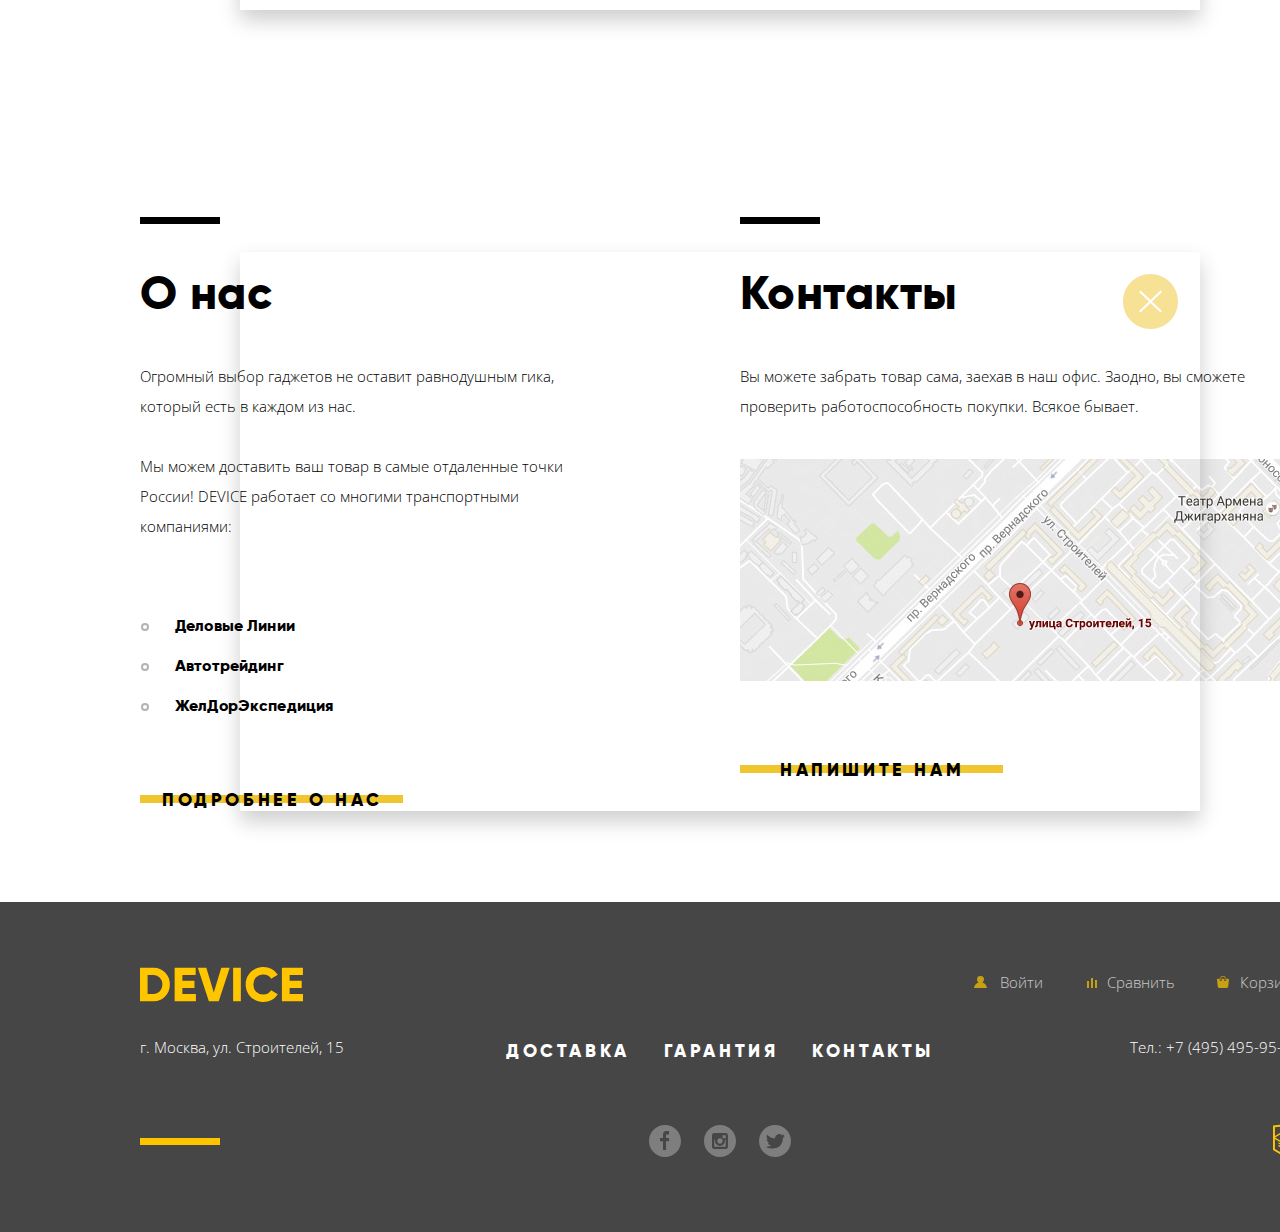
==== commit 64e886ba: "Скрытая кнопка поиска и интерактивная карта" ====
--- a/index.html
+++ b/index.html
@@ -198,8 +198,8 @@
     <h2 class="visually-hidden">
       Как до нас добраться
     </h2>
-    <img src="img/map-big.jpg" width="960" height="559" alt
-    ="Офис магазина «Девайс» по адресу: Москва, улица Строителей, 15">
+    <iframe src="https://www.google.com/maps/embed?pb=!1m18!1m12!1m3!1d2249.1125488779994!2d37.527429316223134!3d55.68703098053578!2m3!1f0!2f0!3f0!3m2!1i1024!2i768!4f13.1!3m3!1m2!1s0x46b54cf65f5c8955%3A0x694710ccd55501e!2z0YPQuy4g0KHRgtGA0L7QuNGC0LXQu9C10LksIDE1LCDQnNC-0YHQutCy0LAsIDExOTMxMQ!5e0!3m2!1sru!2sru!4v1561984532888!5m2!1sru!2sru"
+    width="960" height="559" frameborder="0" style="border:0" allowfullscreen aria-label="Офис магазина «Девайс» по адресу: Москва, улица Строителей, 15"></iframe>
     <button class="modal-close__button" type="button" aria-label="Закрыть"></button>
   </section>
 </body>
--- a/css/style.css
+++ b/css/style.css
@@ -100,6 +100,7 @@
 .header-search__button:focus {
   color: #ffffff;
   background: #000000;
+  opacity: 1;
 }
 
 .header-search__button:active {
@@ -381,9 +382,9 @@
 body {
   background-size: 1160px 339px;
   /* Временно для сетки */
-  /* background-image: url("../Device-Index.png"); */
-  /* background-image: url("../Device-Index-Modals.png");
-  background-size: 1440px auto; */
+  background-image: url("../Device-Index.png");
+  /* background-image: url("../Device-Index-Modals.png"); */
+  background-size: 1440px auto;
   background-repeat: no-repeat;
   background-position: center top;
 }
@@ -452,6 +453,10 @@
   flex-grow: 1;
 }
 
+.header-search__input:focus ~ .header-search__button {
+  opacity: 1;
+}
+
 .header-search__form::before {
   content: "";
 
@@ -471,6 +476,7 @@
 .header-search__button {
   min-width: 85px;
   min-height: 49px;
+  opacity: 0;
 }
 
 .header-user-navigation__list {
@@ -894,6 +900,8 @@
   display: flex;
   margin-left: auto;
   margin-right: auto;
+  margin-top: 1px;
+  padding-left: 27px;
 }
 
 .footer-social__list li {
@@ -904,8 +912,6 @@
 .footer-site-maker__logo {
   width: 27px;
   height: 35px;
-  position: absolute;
-  right: 0;
 }
 
 
@@ -1375,6 +1381,22 @@
   resize: none;
 }
 
+.modal-message__item input:hover,
+.modal-message__item textarea:hover {
+  background-color: #eaeaea;
+}
+
+.modal-message__item input:focus,
+.modal-message__item textarea:focus {
+  color: #464646;
+  border: solid 3px rgba(240, 197, 46, 0.5);
+  background-color: #ffffff;
+  padding-left: 17px;
+  padding-right: 17px;
+  padding-top: 11px;
+  padding-bottom: 14px;
+}
+
 .modal-message__button-container {
   margin-top: 22px;
   width: 760px;
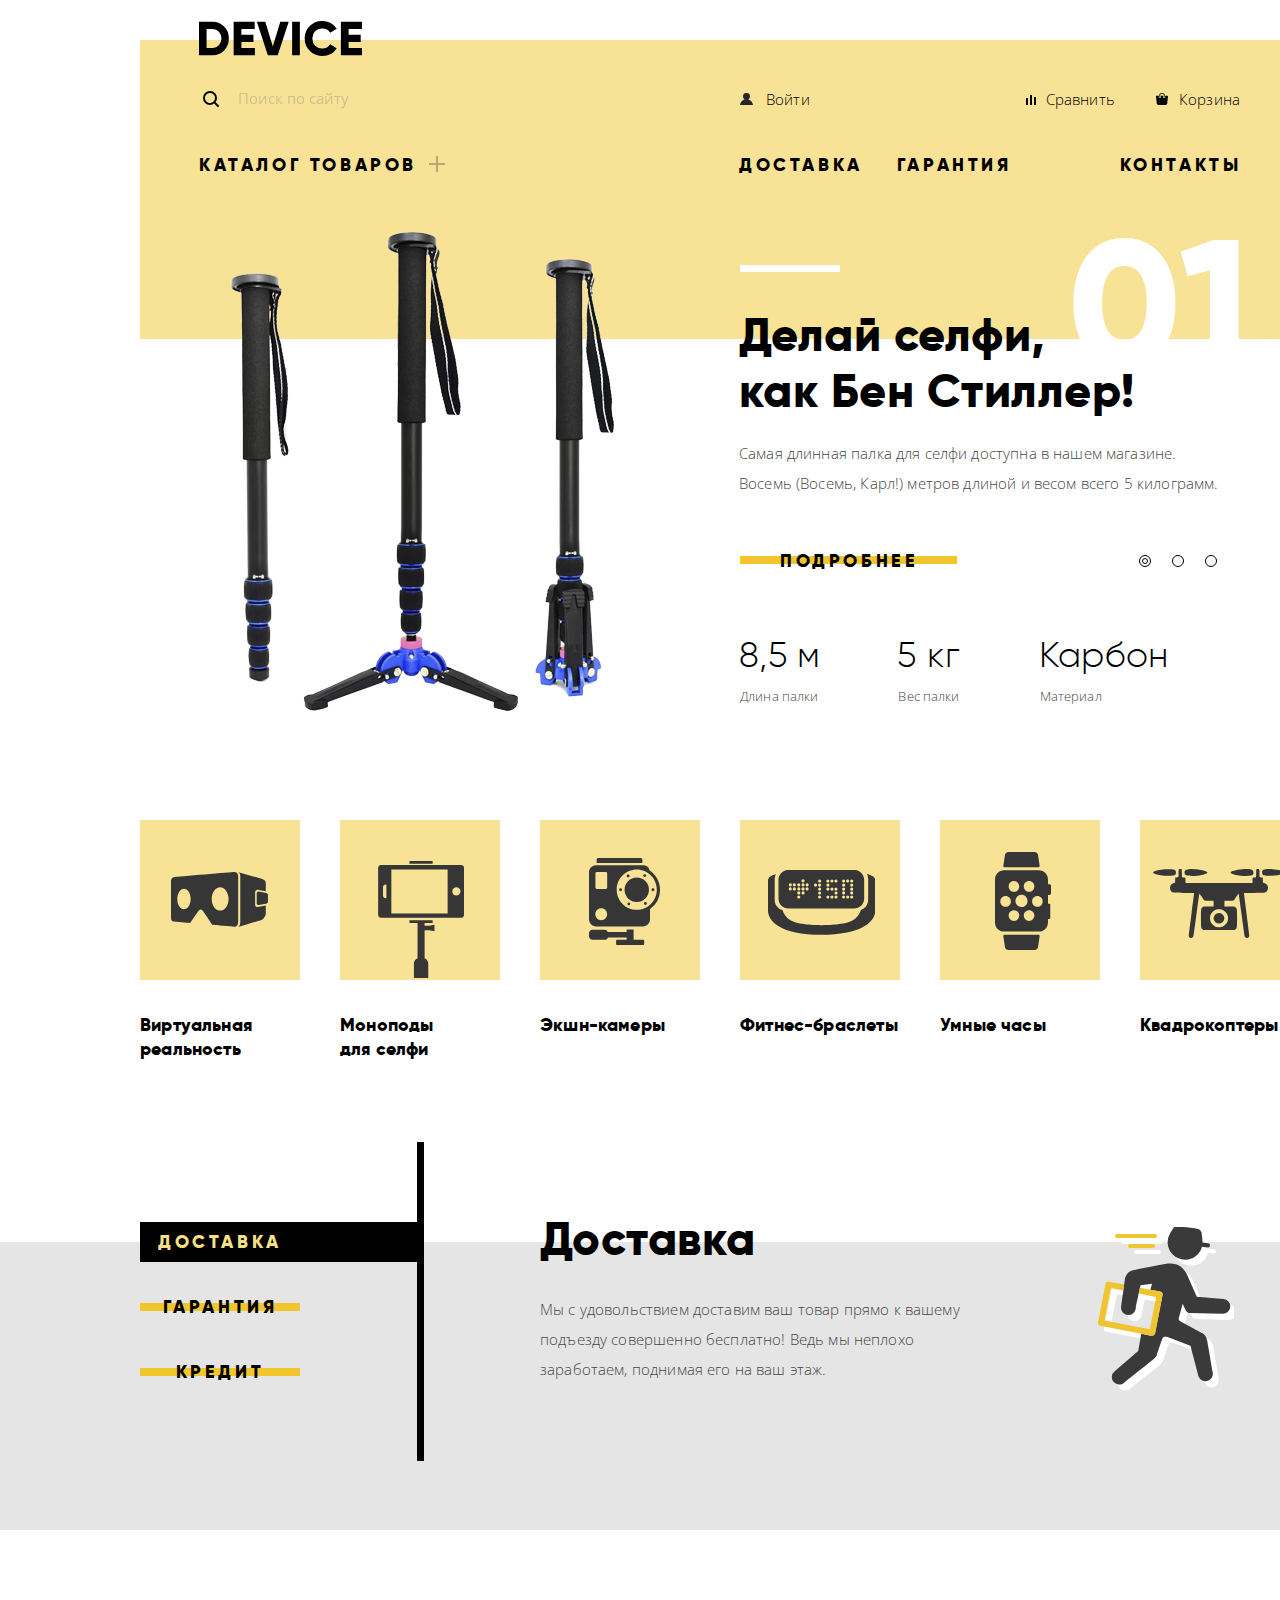
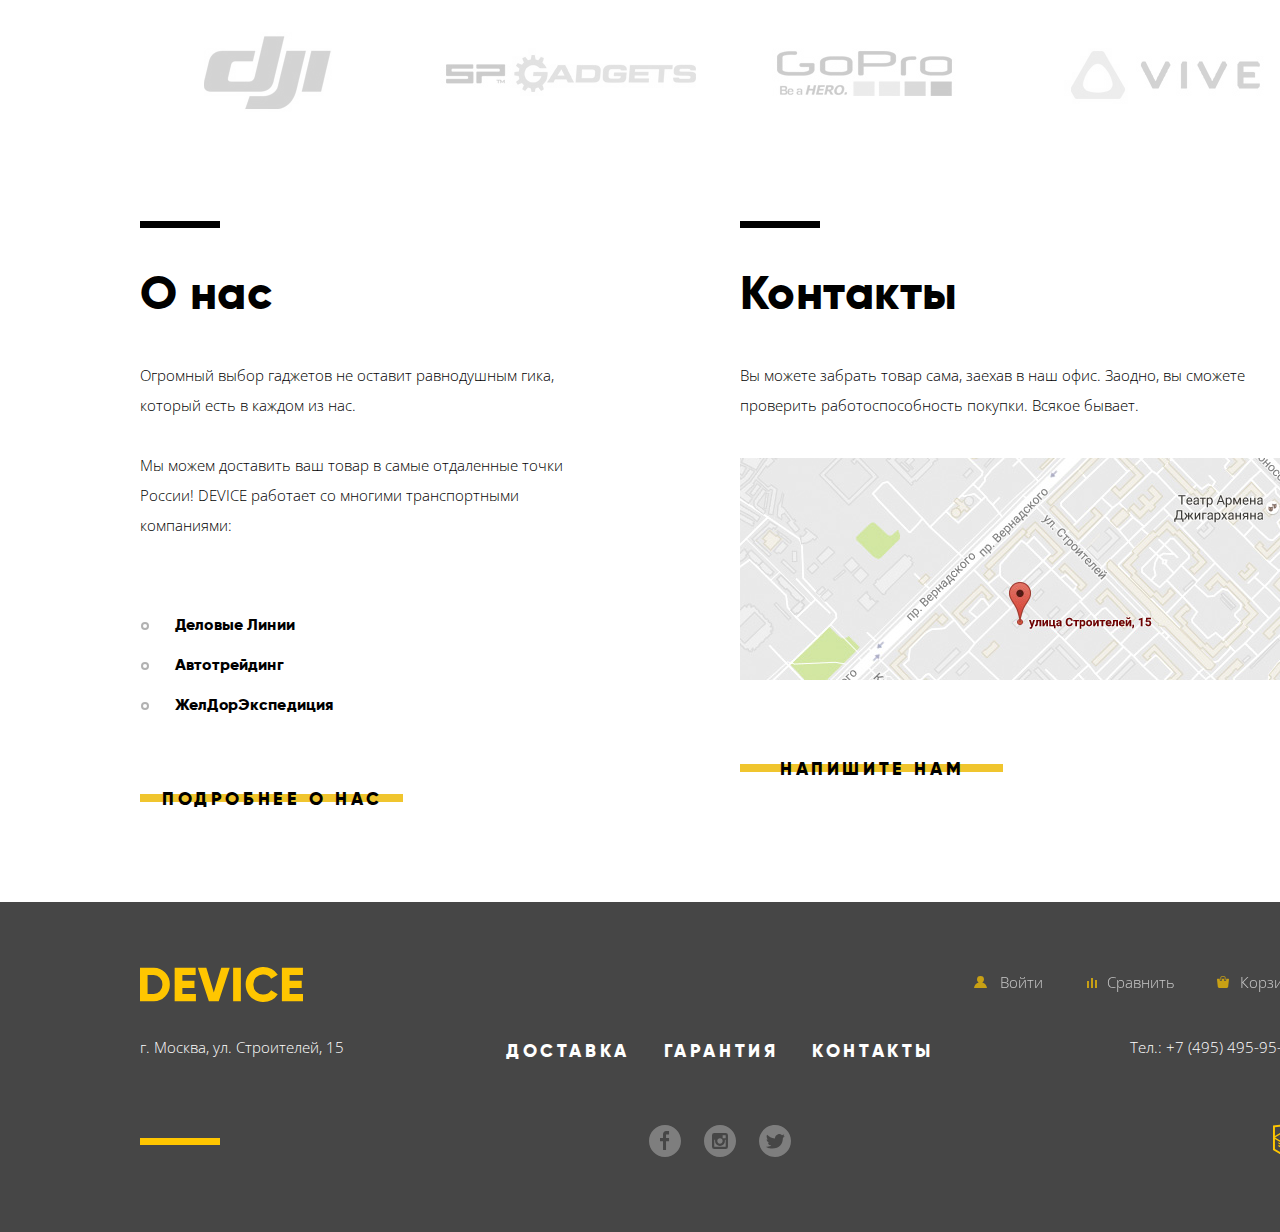
==== commit 7ebd1874: "Закончил разметку и стили" ====
--- a/index.html
+++ b/index.html
@@ -76,11 +76,197 @@
   </header>
 
 
-  <main class="container main-container">
+  <main class="main-container">
 
     <h1 class="visually-hidden">Интернет-магазин гаджетов «Девайс»</h1>
 
-    <div class="main__info-line">
+    <section class="container  main__slider--products">
+      <h2 class="visually-hidden">Наиболее интересные товары:</h2>
+      <input class="visually-hidden" type="radio" id="main-slider-products__slide--1" name="main-slider-products__toggle" checked>
+      <input class="visually-hidden" type="radio" id="main-slider-products__slide--2" name="main-slider-products__toggle">
+      <input class="visually-hidden" type="radio" id="main-slider-products__slide--3" name="main-slider-products__toggle">
+      <div class="main-slider-products__slider-controls">
+        <label for="main-slider-products__slide--1">Первый</label>
+        <label for="main-slider-products__slide--2">Второй</label>
+        <label for="main-slider-products__slide--3">Третий</label>
+      </div>
+      <ul class="main-slider-products__list">
+        <li class="main-slider-products__item  main-slider-products__item--selfie-8-meters">
+          <div class="main-slider-products__column--2">
+            <h3>Делай селфи, <br> как Бен Стиллер!</h3>
+            <p>Самая длинная палка для селфи доступна в нашем магазине.
+              Восемь (Восемь, Карл!) метров длиной и весом всего 5 килограмм.</p>
+            <a class="button" href="#">Подробнее</a>
+            <div class="main-slider-products__table">
+              <div class="main-slider-products__table--row"><div>Длина палки</div><div>8,5 м</div></div>
+              <div class="main-slider-products__table--row"><div>Вес палки</div><div>5 кг</div></div>
+              <div class="main-slider-products__table--row"><div>Материал</div><div>Карбон</div></div>
+            </div>
+          </div>
+          <div class="main-slider-products__column--1">
+            <a href="#">
+              <img class="main-slider-products__image" src="img/slider-products--selfie-8-meters.png"
+              width="384" height="486" alt="Селфи-палка длинной 8 метров">
+            </a>
+          </div>
+        </li>
+
+        <li class="main-slider-products__item  main-slider-products__item--bracelets-48-hours">
+          <div class="main-slider-products__column--2">
+            <h3>Худеем <br> правильно!</h3>
+            <p>Мотивирующие фитнес-браслеты помогут найти в себе силы
+              не пропускать занятия и соблюдать диету.</p>
+            <a class="button" href="#">Подробнее</a>
+            <div class="main-slider-products__table">
+              <div class="main-slider-products__table--row"><div>Без подзарядки</div><div>48 часов</div></div>
+            </div>
+          </div>
+          <div class="main-slider-products__column--1">
+            <a href="#">
+              <img class="main-slider-products__image" src="img/slider-products--bracelets-48-hours.png"
+              width="345" height="485" alt="Селфи-палка длинной 8 метров">
+            </a>
+          </div>
+        </li>
+
+        <li class="main-slider-products__item  main-slider-products__item--quadcopter-laser-50">
+          <div class="main-slider-products__column--2">
+            <h3>Порхает как бабочка, жалит как пчела!</h3>
+            <p>Этот обычный, на первый взгляд, квадрокоптер оснащен
+              мощным лазером, замаскированным под стандартную камеру.</p>
+            <a class="button" href="#">Подробнее</a>
+            <div class="main-slider-products__table">
+              <div class="main-slider-products__table--row"><div>Дальность полета</div><div>800 м</div></div>
+              <div class="main-slider-products__table--row"><div>Радиус поражения</div><div>50 м</div></div>
+            </div>
+          </div>
+          <div class="main-slider-products__column--1">
+            <a href="#">
+              <img class="main-slider-products__image" src="img/slider-products--quadcopter-laser-50.png"
+              width="526" height="334" alt="Селфи-палка длинной 8 метров">
+            </a>
+          </div>
+        </li>
+      </ul>
+
+
+    </section>
+
+    <section class="container  main-popular__line">
+      <h2 class="visually-hidden">Популярные разделы каталога:</h2>
+      <ul class="main-popular__list">
+        <li class="main-popular__item">
+          <a href="#">
+            <div class="main-popular-item__background">
+              <img class="main-popular-item__image--virt-real" src="img/popular-virt-real.svg"
+              width="97" height="55" alt="Виртуальная реальность">
+            </div>
+            <h3>Виртуальная реальность</h3>
+          </a>
+        </li>
+        <li class="main-popular__item">
+          <a href="#">
+            <div class="main-popular-item__background">
+              <img class="main-popular-item__image--monopods" src="img/popular-monopods.svg"
+              width="86" height="117" alt="Моноподы для селфи">
+            </div>
+            <h3>Моноподы <br> для селфи</h3>
+          </a>
+        </li>
+        <li class="main-popular__item">
+          <a href="#">
+            <div class="main-popular-item__background">
+              <img class="main-popular-item__image--cameras" src="img/popular-cameras.svg"
+              width="71" height="87" alt="Экшн-камеры">
+            </div>
+            <h3>Экшн-камеры</h3>
+          </a>
+        </li>
+        <li class="main-popular__item">
+          <a href="#">
+            <div class="main-popular-item__background">
+              <img class="main-popular-item__image--bracelets" src="img/popular-bracelets.svg"
+              width="107" height="65" alt="Фитнес-браслеты">
+            </div>
+            <h3>Фитнес-браслеты</h3>
+          </a>
+        </li>
+        <li class="main-popular__item">
+          <a href="#">
+            <div class="main-popular-item__background">
+              <img class="main-popular-item__image--smartwatch" src="img/popular-smartwatch.svg"
+              width="56" height="98" alt="Умные часы">
+            </div>
+            <h3>Умные часы</h3>
+          </a>
+        </li>
+        <li class="main-popular__item">
+          <a href="#">
+            <div class="main-popular-item__background">
+              <img class="main-popular-item__image--quadcopters" src="img/popular-quadcopters.svg"
+              width="132" height="69" alt="Квадрокоптеры">
+            </div>
+            <h3>Квадрокоптеры</h3>
+          </a>
+        </li>
+      </ul>
+    </section>
+
+    <section class="main__slider--services">
+      <div class="container">
+        <h2 class="visually-hidden">Наши сервисы:</h2>
+        <input class="visually-hidden" type="radio" id="main-slider-services__slide--1" name="main-slider-services__toggle" checked>
+        <input class="visually-hidden" type="radio" id="main-slider-services__slide--2" name="main-slider-services__toggle">
+        <input class="visually-hidden" type="radio" id="main-slider-services__slide--3" name="main-slider-services__toggle">
+        <div class="main-slider-services__slider-controls">
+          <label for="main-slider-services__slide--1">Доставка</label>
+          <label for="main-slider-services__slide--2">Гарантия</label>
+          <label for="main-slider-services__slide--3">Кредит</label>
+        </div>
+        <ul class="main-slider-services__list">
+          <li class="main-slider-services__item  main-slider-services__item--delivery">
+            <h3>Доставка</h3>
+            <p>Мы с удовольствием доставим ваш товар прямо к вашему
+              подъезду совершенно бесплатно! Ведь мы неплохо
+              заработаем, поднимая его на ваш этаж.</p>
+          </li>
+          <li class="main-slider-services__item  main-slider-services__item--warranty">
+            <h3>Гарантия</h3>
+            <p>Если из-за возгорания купленного у нас товара у вас сгорит
+              дом — не переживайте, мы выдадим вам новый. <br>
+              Товар, не дом, конечно же.</p>
+          </li>
+          <li class="main-slider-services__item  main-slider-services__item--credit">
+            <h3>Кредит</h3>
+            <p>Залезть в долговую яму стало проще! Кредитные
+              консультанты подберут для вас наиболее выгодные
+              условия кредита. Выгодные для нашего банка, разумеется.</p>
+          </li>
+        </ul>
+      </div>
+    </section>
+
+    <section class="container  main-partners__line">
+      <h2 class="visually-hidden">У нас представлена продукция:</h2>
+      <a href="#">
+        <img src="img/partners-dji-color.jpg" width="260" height="100" alt
+        ="Продукция компании DJI">
+      </a>
+      <a href="#">
+        <img src="img/partners-sp-gadgets.jpg" width="260" height="100" alt
+        ="Продукция компании SP Gadgets">
+      </a>
+      <a href="#">
+        <img src="img/partners-gopro.jpg" width="260" height="100" alt
+        ="Продукция компании GoPro">
+      </a>
+      <a href="#">
+        <img src="img/partners-vive.jpg" width="260" height="100" alt
+        ="Продукция компании VIVE">
+      </a>
+    </section>
+
+    <div class="container  main__info-line">
       <section class="main-about-us">
         <h2>О нас</h2>
         <div class="main-about-us__text">
--- a/css/style.css
+++ b/css/style.css
@@ -33,6 +33,14 @@
 
 a {
   text-decoration: none;
+}
+
+
+
+* {
+  /* Временно для сетки */
+  margin: 0;
+  padding: 0;
 }
 
 .button {
@@ -86,21 +94,24 @@
 .header-search__input:focus {
   opacity: 1;
   border-bottom: 2px solid #000000;
-
-  /* временно, чтобы было видно черную линию снизу формы при фокусе */
-  outline: none;
 }
 
 .header-search__button {
   background: transparent;
   border: solid 2px #000000;
-}
-
-.header-search__button:hover,
+  z-index: -1;
+}
+
+.header-search__button:hover {
+  color: #ffffff;
+  background: #000000;
+}
+
 .header-search__button:focus {
   color: #ffffff;
   background: #000000;
   opacity: 1;
+  z-index: 0;
 }
 
 .header-search__button:active {
@@ -154,7 +165,7 @@
 .main-container h2 {
   font-family: "Gilroy", Arial, sans-serif;
   font-size: 47px;
-  line-height: 56px;
+  line-height: 48px;
   font-weight: 800;
   letter-spacing: 0.47px;
 }
@@ -376,17 +387,10 @@
 body {
   /* Временно для сетки */
   min-width: 1440px;
-  /* min-height: 2795px; */
 }
 
 body {
   background-size: 1160px 339px;
-  /* Временно для сетки */
-  background-image: url("../Device-Index.png");
-  /* background-image: url("../Device-Index-Modals.png"); */
-  background-size: 1440px auto;
-  background-repeat: no-repeat;
-  background-position: center top;
 }
 
 img {
@@ -454,6 +458,7 @@
 }
 
 .header-search__input:focus ~ .header-search__button {
+  z-index: 0;
   opacity: 1;
 }
 
@@ -598,6 +603,7 @@
 
 .header-site-navigation__sub-list {
   position: absolute;
+  z-index: 200;
 
   padding-top: 21px;
 
@@ -638,12 +644,6 @@
   margin-bottom: 6px;
 }
 
-
-.main-container * {
-  margin: 0;
-  padding: 0;
-}
-
 .main__info-line {
   display: flex;
   justify-content: space-between;
@@ -671,7 +671,7 @@
 
 .main-about-us h2,
 .main-contacts h2 {
-  margin-bottom: 40px;
+  margin-bottom: 43px;
 }
 
 .main-about-us__text p,
@@ -734,7 +734,7 @@
 
 
 .footer-container {
-  margin-top: 84px;
+  margin-top: 85px;
   padding-top: 65px;
   padding-bottom: 66px;
 }
@@ -920,10 +920,7 @@
 
 
 .inner-page {
-  /* Временно для сетки */
-  /* background-image: url("../Device-Catalog.png"); */
-  /* background-image: url("../Device-Catalog-Hovers.png"); */
-  background-size: 1160px 226px;
+
 }
 
 .inner-page .header {
@@ -933,8 +930,9 @@
 
 
 .page-title {
-  padding-left: 60px;
-  margin-bottom: 18px
+  padding-left: 59px;
+  padding-top: 3px;
+  margin-bottom: 23px
 }
 
 .breadcrumbs__list {
@@ -1076,10 +1074,10 @@
   padding-bottom: 78px;
 
   /* Временно для сетки */
-  /*
+
   background: linear-gradient(to right,
-    rgba(235, 235, 235, 0.7) calc(50% - 253px),
-    rgba(255, 255, 255, 0) calc(50% - 253px)); */
+    rgba(235, 235, 235, 0.5) calc(50% - 253px),
+    rgba(255, 255, 255, 0) calc(50% - 253px));
 }
 
 .inner-page-columns__flex-columns {
@@ -1091,13 +1089,18 @@
   margin-top: 69px;
   margin-left: 59px;
   width: 202px;
-
-  /* Временно для сетки */
-  margin-top: 178px;
+  margin-top: 38px;
 }
 
 .filters__form fieldset {
+  padding: 0;
   margin-top: 43px;
+  position: relative;
+  padding-top: 18px;
+}
+
+.filters__form fieldset:nth-child(2) {
+  margin-top: 38px;
   position: relative;
   padding-top: 18px;
 }
@@ -1114,9 +1117,251 @@
   background-color: black;
 }
 
+.filters__controls--range {
+  position: relative;
+
+  /* height: 21px; */
+  margin-bottom: 9px;
+  padding-top: 17px;
+  padding-left: 5px;
+  padding-right: 2px;
+}
+
+.filters__controls--range  .scale {
+  height: 2px;
+
+  background: #dbdbdb;
+}
+
+.filters__controls--range  .bar {
+  width: 110px;
+  height: 2px;
+
+  background: #91c92f;
+}
+
+.filters__controls--range  .toggle {
+  position: absolute;
+  top: 7px;
+  left: 0;
+
+  width: 4px;
+  height: 4px;
+  padding: 0;
+
+  border: 8px solid #ffffff;
+  background-color: #ababab;
+  box-shadow: 0 2px 1px 0 #cfcfcf;
+  border-radius: 50%;
+  cursor: pointer;
+}
+
+.filters__controls--range  .toggle:active {
+  border: 9px solid #ffffff;
+  margin-left: -1px;
+  margin-top: -1px;
+}
+
+.filters__controls--range  .toggle-min {
+  left: -5px;
+}
+
+.filters__controls--range  .toggle-max {
+  left: 108px;
+}
+
+.filters__controls--price {
+  font-size: 0;
+}
+
+.filters__controls--price  label {
+  display: inline-block;
+
+  font-family: "Gilroy", Arial, sans-serif;
+  font-size: 14px;
+  line-height: 24px;
+  font-weight: 300;
+  letter-spacing: normal;
+  color: rgba(0, 0, 0, 0.2);
+}
+
+.filters__controls--price  input {
+  width: 55px;
+  padding: 0;
+  /* margin-left: 10px; */
+
+  font-family: "Gilroy", Arial, sans-serif;
+  font-size: 14px;
+  line-height: 24px;
+  font-weight: 300;
+  letter-spacing: normal;
+  color: rgba(0, 0, 0, 0.2);
+
+  border: none;
+  background: transparent;
+}
+
+.filters__controls--price  .min-price {
+  margin-right: 17px;
+}
+
 .filters__list li {
-  padding-left: 22px;
-}
+  padding-left: 39px;
+}
+
+
+
+
+.filters__list li {
+  position: relative;
+}
+
+.filters__list label {
+  padding-right: 10px;
+  cursor: pointer;
+}
+
+/* .login-checkbox:hover,
+.login-checkbox:focus {
+  color: #663d15;
+} */
+
+.filters__list input[type="checkbox"] + .checkbox-indicator {
+  position: absolute;
+  top: 8px;
+  left: -1px;
+
+  width: 19px;
+  height: 19px;
+
+  border: 2px solid #000000;
+  border-radius: 2px;
+  cursor: pointer;
+}
+
+.filters__list input[type="checkbox"]:focus + .checkbox-indicator {
+  border-color: rgba(0, 0, 0, 0.6);
+  outline: thin dotted;
+  outline: 5px auto -webkit-focus-ring-color;
+}
+
+.filters__list input[type="checkbox"]:hover + .checkbox-indicator,
+.filters__list input[type="checkbox"] + .checkbox-indicator:hover {
+  border-color: rgba(0, 0, 0, 0.6);
+}
+
+.filters__list input[type="checkbox"]:active + .checkbox-indicator {
+  border-color: #000000;
+}
+
+.filters__list input[type="checkbox"]:checked + .checkbox-indicator::before {
+  content: "";
+
+  position: absolute;
+  z-index: 2;
+  top: 9px;
+  left: 2.5px;
+
+  width: 10.5px;
+  height: 3.5px;
+
+  background-color: #000000;
+  transform: rotate(45deg);
+}
+
+.filters__list input[type="checkbox"]:checked:hover + .checkbox-indicator::before,
+.filters__list input[type="checkbox"]:checked:focus + .checkbox-indicator::before {
+  background-color: rgb(102, 102, 102);
+}
+
+.filters__list input[type="checkbox"]:checked:active + .checkbox-indicator::before {
+  background-color: #000000;
+}
+
+.filters__list input[type="checkbox"]:checked + .checkbox-indicator::after {
+  content: "";
+
+  position: absolute;
+  z-index: 1;
+  top: 5.5px;
+  left: 7.1px;
+
+  width: 18px;
+  height: 3.5px;
+
+  background-color: #000000;
+  box-shadow: 5px 0 0 2px #ebebeb;
+  transform: rotate(-45deg);
+}
+
+.filters__list input[type="checkbox"]:checked:hover + .checkbox-indicator::after,
+.filters__list input[type="checkbox"]:checked:focus + .checkbox-indicator::after {
+  background-color: rgb(102, 102, 102);
+}
+
+.filters__list input[type="checkbox"]:checked:active + .checkbox-indicator::after {
+  background-color: #000000;
+}
+
+
+
+.filters__list input[type="radio"] + .radio-indicator {
+  position: absolute;
+  top: 6px;
+  left: -1px;
+
+  width: 17px;
+  height: 17px;
+
+  border: 4px solid #000000;
+  border-radius: 50%;
+  cursor: pointer;
+}
+
+.filters__list input[type="radio"]:focus + .radio-indicator {
+  border-color: rgba(0, 0, 0, 0.6);
+  outline: thin dotted;
+  outline: 5px auto -webkit-focus-ring-color;
+}
+
+.filters__list input[type="radio"]:hover + .radio-indicator,
+.filters__list input[type="radio"] + .radio-indicator:hover {
+  border-color: rgba(0, 0, 0, 0.6);
+}
+
+.filters__list input[type="radio"]:active + .radio-indicator {
+  border-color: #000000;
+}
+
+.filters__list input[type="radio"]:checked + .radio-indicator::after {
+  content: "";
+
+  position: absolute;
+  z-index: 1;
+  top: 50%;
+  left: 50%;
+
+  width: 9px;
+  height: 9px;
+  margin-left: -4.5px;
+  margin-top: -4.5px;
+
+  background-color: #000000;
+  border-radius: 50%;
+}
+
+.filters__list input[type="radio"]:checked:hover + .radio-indicator::after,
+.filters__list input[type="radio"]:checked:focus + .radio-indicator::after {
+  background-color: rgba(0, 0, 0, 0.6);
+}
+
+.filters__list input[type="radio"]:checked:active + .radio-indicator::after {
+  background-color: #000000;
+}
+
+
+
+
 
 .filters__form .button {
   margin-left: -1px;
@@ -1200,10 +1445,6 @@
 .catalog-item-actions__button--add-to-compare:active {
   color: rgba(0, 0, 0, 0.2);
 }
-
-/* .header-site-navigation__list > li:hover .header-site-navigation__sub-list {
-  display: flex;
-} */
 
 .catalog__flag--new::after{
   content: "new";
@@ -1252,10 +1493,12 @@
   width: 100%;
   margin-top: -11px;
 
-  background: linear-gradient(
+  background-color: #ebebeb;
+
+  /* background: linear-gradient(
     rgba(255, 0, 0, 0.3) 1px,
     rgba(255, 0, 0, 0.15) 1px, rgba(255, 0, 0, 0.15) calc(100% - 1px),
-    rgba(255, 0, 0, 0.3) calc(100% - 1px));
+    rgba(255, 0, 0, 0.3) calc(100% - 1px)); */
 }
 
 .pagination-numbers__list {
@@ -1311,7 +1554,6 @@
 
 body {
   position: relative;
-  /* background-image: none; */
 }
 
 .modal {
@@ -1322,6 +1564,8 @@
   margin-left: -480px;
 
   box-shadow: 0px 10px 20px 0 rgba(4, 6, 6, 0.2);
+
+  display: none;
 }
 
 .modal--message {
@@ -1439,9 +1683,555 @@
 
 
 
+.main-popular__list {
+  list-style: none;
+  width: 100%;
+
+  display: flex;
+  justify-content: space-between;
+}
+
+.main-popular__item {
+  width: 160px;
+}
+
+.main-popular__line h3 {
+  font-family: "Gilroy", Arial, sans-serif;
+  font-size: 18px;
+  line-height: 24px;
+  font-weight: 800;
+  letter-spacing: 0.18px;
+  color: black;
+}
+
+.main-popular-item__background {
+  width: 160px;
+  height: 160px;
+  background-color: rgba(240, 197, 46, 0.5);
+  margin-bottom: 33px;
+}
+
+.main-popular__item:hover .main-popular-item__background {
+  background-color: rgba(240, 197, 46, 1);
+}
+
+.main-popular__item:active img,
+.main-popular__item:active h3 {
+  opacity: 0.3;
+}
+
+.main-popular-item__image--virt-real {
+  margin-top: 52px;
+  margin-left: 31px;
+}
+
+.main-popular-item__image--monopods {
+  margin-top: 41px;
+  margin-left: 38px;
+}
+
+.main-popular-item__image--cameras {
+  margin-top: 38px;
+  margin-left: 49px;
+}
+
+.main-popular-item__image--bracelets {
+  margin-top: 50px;
+  margin-left: 28px;
+}
+
+.main-popular-item__image--smartwatch {
+  margin-top: 32px;
+  margin-left: 55px;
+}
+
+.main-popular-item__image--quadcopters {
+  margin-top: 49px;
+  margin-left: 13px;
+}
+
+
+
+.main-partners__line {
+  display: flex;
+  justify-content: space-between;
+  align-items: center;
+  margin-bottom: 136px;
+}
+
+.main-partners__line a {
+  width: 260px;
+  height: auto;
+}
+
+.main-partners__line a img {
+  -webkit-filter: grayscale(100%);
+  -moz-filter: grayscale(100%);
+  -ms-filter: grayscale(100%);
+  -o-filter: grayscale(100%);
+  filter: grayscale(100%);
+  opacity: 0.2;
+  -webkit-transition: all 1s;
+  -moz-transition: all 1s;
+  -o-transition: all 1s;
+  transition: all 1s;
+}
+
+.main-partners__line a img:hover {
+  -webkit-filter: none;
+  -moz-filter: none;
+  -ms-filter: none;
+  -o-filter: none;
+  filter: none;
+  opacity: 1;
+}
+
+
+
+
+
+.main__slider--products {
+  margin-bottom: 86px;
+  position: relative;
+}
+
+.main-slider-products__slider-controls {
+  position: absolute;
+  bottom: 149px;
+  right: 87px;
+  z-index: 20;
+
+  font-size: 0;
+}
+
+.main-slider-products__slider-controls label {
+  position: relative;
+
+  display: inline-block;
+  width: 12px;
+  height: 12px;
+  padding: 6px;
+  margin-left: 9px;
+
+  border-radius: 50%;
+  cursor: pointer;
+}
+
+.main-slider-products__slider-controls label::after {
+  content: "";
+
+  position: absolute;
+  top: 6px;
+  left: 6px;
+  z-index: 1;
+
+  width: 10px;
+  height: 10px;
+
+  background-color: transparent;
+  border: 1px solid #000000;
+  border-radius: 50%;
+}
+
+.main-slider-products__list {
+  list-style: none;
+}
+
+.main-slider-products__item {
+  min-height: 520px;
+  display: none;
+  justify-content: space-between;
+}
+
+#main-slider-products__slide--1:checked ~ .main-slider-products__list .main-slider-products__item:nth-child(1) {
+  display: flex;
+}
+
+#main-slider-products__slide--2:checked ~ .main-slider-products__list .main-slider-products__item:nth-child(2) {
+  display: flex;
+}
+
+#main-slider-products__slide--3:checked ~ .main-slider-products__list .main-slider-products__item:nth-child(3) {
+  display: flex;
+}
+
+#main-slider-products__slide--1:checked ~ .main-slider-products__slider-controls label:nth-child(1)::before,
+#main-slider-products__slide--2:checked ~ .main-slider-products__slider-controls label:nth-child(2)::before,
+#main-slider-products__slide--3:checked ~ .main-slider-products__slider-controls label:nth-child(3)::before {
+  content: "";
+
+  position: absolute;
+  left: 50%;
+  top: 50%;
+  z-index: 2;
+
+  width: 4px;
+  height: 4px;
+  margin-top: -3px;
+  margin-left: -3px;
+
+  border: 1px solid #000000;
+
+  border-radius: 50%;
+}
+
+
+.main-slider-products__column--1 {
+  width: 564px;
+  display: flex;
+}
+
+.main-slider-products__column--1 > a {
+  display: flex;
+  margin-left: auto;
+  margin-right: auto;
+  margin-bottom: auto;
+  flex-shrink: 0;
+}
+
+.main-slider-products__item--selfie-8-meters  .main-slider-products__image {
+  margin-top: 14px;
+}
+
+.main-slider-products__item--bracelets-48-hours  .main-slider-products__image {
+  margin-top: 26px;
+}
+
+.main-slider-products__item--quadcopter-laser-50  .main-slider-products__image {
+  margin-top: 79px;
+}
+
+.main-slider-products__column--2 {
+  order: 2;
+  width: 501px;
+  padding-top: 93px;
+  margin-right: 60px;
+  position: relative;
+}
+
+.main-slider-products__column--2::before {
+  content: "";
+
+  position: absolute;
+
+  top: 51px;
+  left: 1px;
+
+  width: 100px;
+  height: 7px;
+
+  background: white;
+}
+
+.main-slider-products__column--2::after {
+  content: "01";
+
+  position: absolute;
+
+  top: 0px;
+  right: -13px;
+
+  font-family: "Gilroy", Arial, sans-serif;
+  font-size: 179px;
+  line-height: 179px;
+  font-weight: 800;
+  letter-spacing: 1.79px;
+  color: white;
+}
+
+.main-slider-products__item--selfie-8-meters  .main-slider-products__column--2::after {
+  content: "01";
+}
+
+.main-slider-products__item--bracelets-48-hours  .main-slider-products__column--2::after {
+  content: "02";
+}
+
+.main-slider-products__item--quadcopter-laser-50  .main-slider-products__column--2::after {
+  content: "03";
+}
+
+.main-slider-products__column--2 h3 {
+  font-family: "Gilroy", Arial, sans-serif;
+  font-size: 47px;
+  line-height: 56px;
+  font-weight: 800;
+  letter-spacing: 0.47px;
+
+  margin-bottom: 19px;
+
+  position: relative;
+  z-index: 2;
+}
+
+.main-slider-products__column--2 p {
+  color: #464646;
+  margin-bottom: 43px;
+}
+
+.main-slider-products__item--selfie-8-meters  p {
+  width: 481px;
+}
+
+.main-slider-products__item--bracelets-48-hours  p {
+  width: 441px;
+}
+
+.main-slider-products__item--quadcopter-laser-50  p {
+  width: 451px;
+}
+
+.main-slider-products__column--2  .button {
+  margin-left: 1px;
+  margin-bottom: 51px;
+}
+
+.main-slider-products__buttons--slider-controls {
+  margin-left: auto;
+}
+
+.main-slider-products__table {
+  display: flex;
+}
+
+.main-slider-products__table > div {
+  display: flex;
+  flex-direction: column-reverse;
+}
+
+.main-slider-products__table--row > div:first-child {
+  font-size: 13px;
+  line-height: 20px;
+  letter-spacing: 0.13px;
+  color: #464646;
+
+  margin-left: 1px;
+  margin-right: 79px;
+}
+
+.main-slider-products__table--row > div:last-child {
+  font-family: "Gilroy", Arial, sans-serif;
+  font-size: 36px;
+  line-height: 48px;
+  font-weight: 300;
+  letter-spacing: 0.36px;
+
+  margin-bottom: 8px;
+}
+
+
+
+
+.main__slider--services {
+  min-height: 388px;
+  background: linear-gradient(
+    transparent 100px,
+    #e5e5e5 100px);
+  margin-bottom: 94px;
+  position: relative;
+}
+
+.main__slider--services::after {
+  content: "";
+
+  position: absolute;
+  top: 0;
+  left: calc(50% - 303px);
+
+  width: 7px;
+  height: calc(100% - 69px);
+
+  background-color: black;
+}
+
+.main-slider-services__slider-controls {
+  position: absolute;
+  top: 80px;
+  left: calc(50% - 580px);
+  z-index: 20;
+
+  width: 280px;
+  display: flex;
+  flex-direction: column;
+  align-items: flex-start;
+}
+
+.main-slider-services__slider-controls label {
+  position: relative;
+
+  min-width: 130px;
+  padding-left: 15px;
+  padding-right: 15px;
+  padding-top: 8px;
+  padding-bottom: 8px;
+  margin-bottom: 25px;
+
+  cursor: pointer;
+
+  font-family: "Gilroy", Arial, sans-serif;
+  font-size: 18px;
+  line-height: 24px;
+  font-weight: 800;
+  letter-spacing: 3.6px;
+  color: #000000;
+
+  text-align: center;
+  vertical-align: middle;
+  text-transform: uppercase;
+
+  background: linear-gradient(
+    transparent calc(50% - 4px),
+    #f0c52e calc(50% - 4px), #f0c52e calc(50% + 4px),
+    transparent calc(50% + 4px));
+  border: none;
+}
+
+.main-slider-services__slider-controls label:hover,
+.main-slider-services__slider-controls label:focus {
+  background: #f0c52e;
+}
+
+.main-slider-services__slider-controls label:active {
+  background: black;
+  color: #f7e184;
+}
+
+.main-slider-services__slider-controls label:active::after {
+  content: "";
+
+  position: absolute;
+  top: 0;
+  left: 0;
+  z-index: -1;
+
+  width: 280px;
+  height: 40px;
+
+  background-color: black;
+}
+
+.main-slider-services__item {
+  display: none;
+}
+
+#main-slider-services__slide--1:checked ~ .main-slider-services__list .main-slider-services__item:nth-child(1) {
+  display: block;
+}
+
+#main-slider-services__slide--2:checked ~ .main-slider-services__list .main-slider-services__item:nth-child(2) {
+  display: block;
+}
+
+#main-slider-services__slide--3:checked ~ .main-slider-services__list .main-slider-services__item:nth-child(3) {
+  display: block;
+}
+
+#main-slider-services__slide--1:checked ~ .main-slider-services__slider-controls label:nth-child(1),
+#main-slider-services__slide--2:checked ~ .main-slider-services__slider-controls label:nth-child(2),
+#main-slider-services__slide--3:checked ~ .main-slider-services__slider-controls label:nth-child(3) {
+  background: black;
+  color: #f7e184;
+}
+
+#main-slider-services__slide--1:checked ~ .main-slider-services__slider-controls label:nth-child(1)::after,
+#main-slider-services__slide--2:checked ~ .main-slider-services__slider-controls label:nth-child(2)::after,
+#main-slider-services__slide--3:checked ~ .main-slider-services__slider-controls label:nth-child(3)::after {
+  content: "";
+
+  position: absolute;
+  top: 0;
+  left: 0;
+  z-index: -1;
+
+  width: 280px;
+  height: 40px;
+
+  background-color: black;
+}
+
+.main-slider-services__list {
+  margin-left: 400px;
+  list-style: none;
+}
+
+.main-slider-services__item {
+  padding-top: 73px;
+  padding-right: 320px;
+  padding-bottom: 20px;
+  min-height: 295px;
+}
+
+.main-slider-services__item--delivery {
+  background-image: url("../img/slider-services--delivery.svg");
+  background-repeat: no-repeat;
+  background-position: 558px 85px;
+}
+
+.main-slider-services__item--warranty {
+  background-image: url("../img/slider-services--warranty.svg");
+  background-repeat: no-repeat;
+  background-position: 543px 61px;
+}
+
+.main-slider-services__item--credit {
+  background-image: url("../img/slider-services--credit.svg");
+  background-repeat: no-repeat;
+  background-position: 534px 61px;
+}
+
+.main-slider-services__item h3 {
+  font-family: "Gilroy", Arial, sans-serif;
+  font-size: 47px;
+  line-height: 48px;
+  font-weight: 800;
+  letter-spacing: 0.47px;
+
+  margin-bottom: 31px;
+}
+
+.main-slider-services__item p {
+  color: #464646
+}
+
+
+
+
+
+
+
+/* ----- Сеточные стили ----- */
+html,
+body {
+  /* Временно для сетки */
+  min-width: 1440px;
+  /* min-height: 2795px; */
+}
+
+body {
+  background-size: 1160px 339px;
+  /* Временно для сетки */
+  /* background-image: url("../Device-Index.png"); */
+  /* background-image: url("../Device-Index-Modals.png"); */
+  /* background-size: 1440px auto; */
+  background-repeat: no-repeat;
+  background-position: center top;
+}
+
+.inner-page {
+  /* Временно для сетки */
+  /* background-image: url("../Device-Catalog.png"); */
+  /* background-image: url("../Device-Catalog-Hovers.png"); */
+  background-size: 1160px 226px;
+  /* background-size: 1440px auto; */
+}
+
 /* Временно для сетки */
 .header {
-  margin-bottom: 1685px;
+  margin-bottom: 34px;
+}
+
+.main-popular__line {
+  margin-bottom: 81px;
 }
 
 /* Временно для сетки */
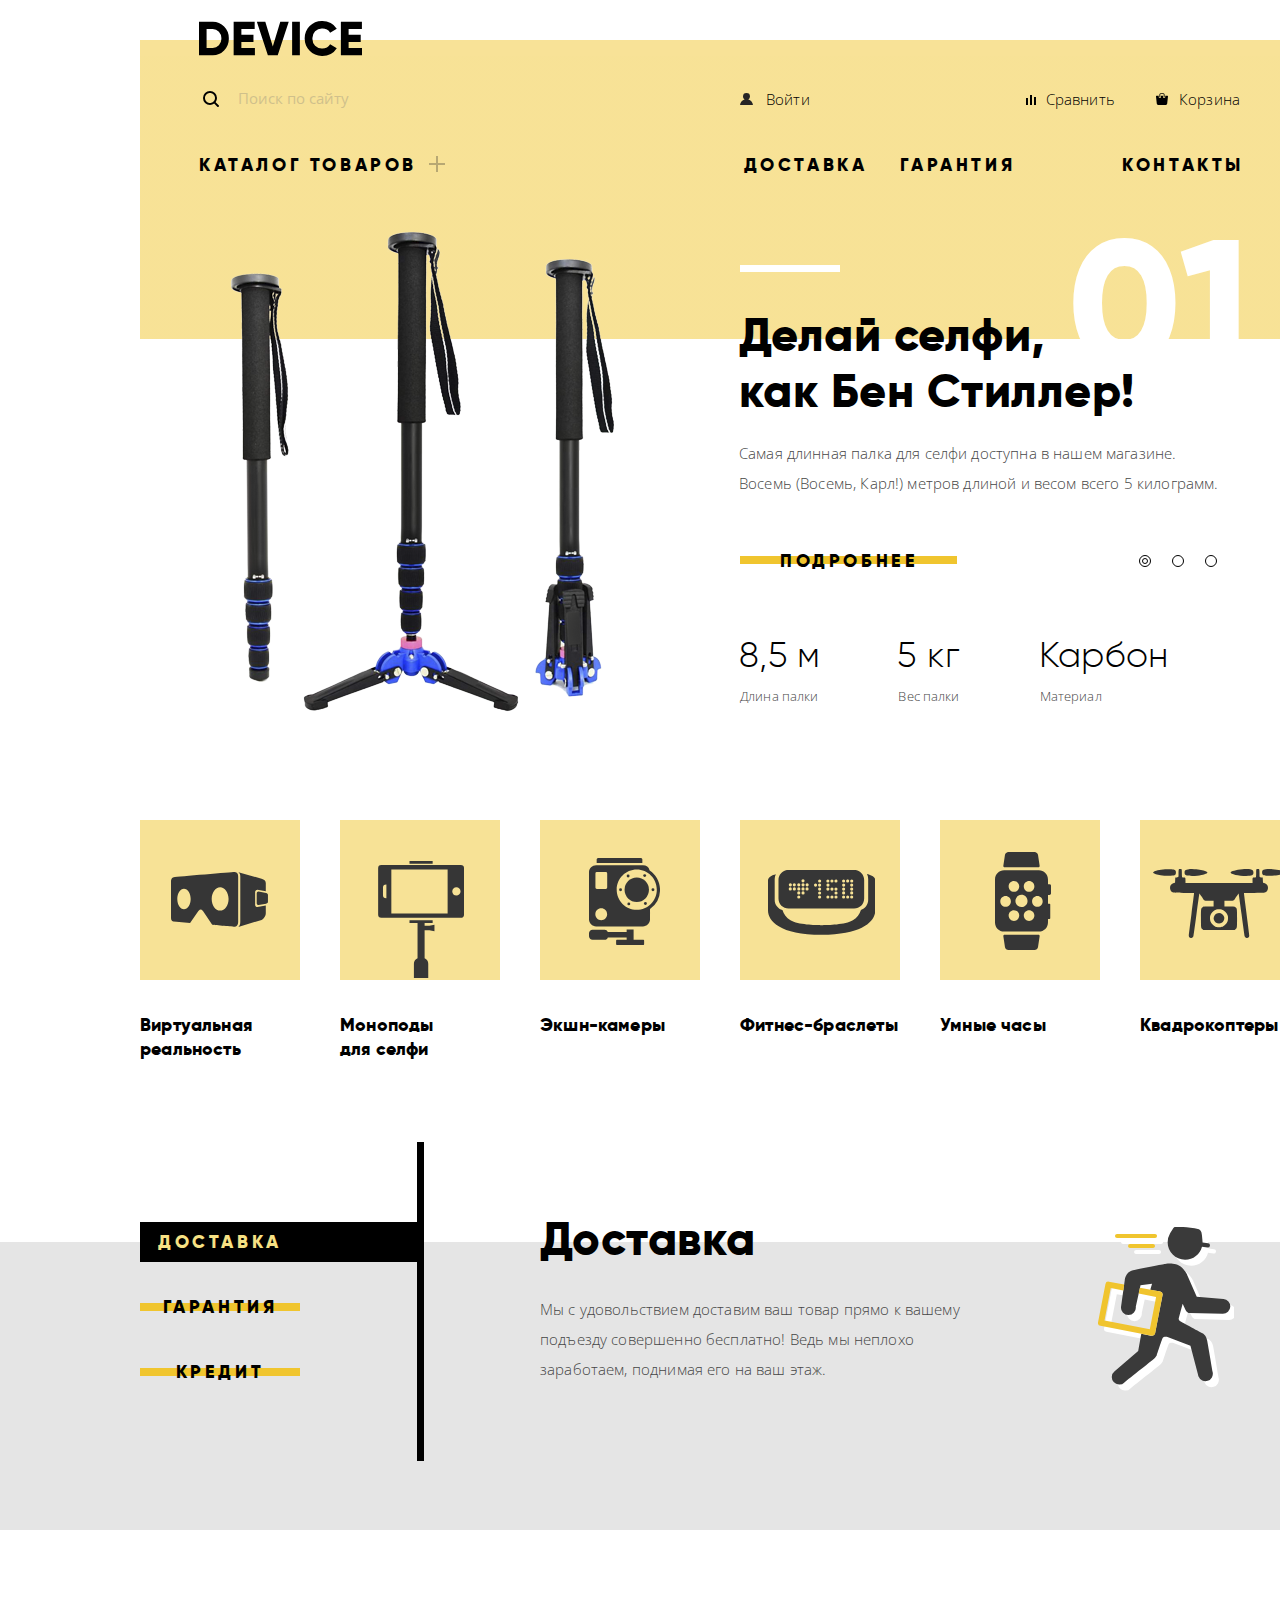
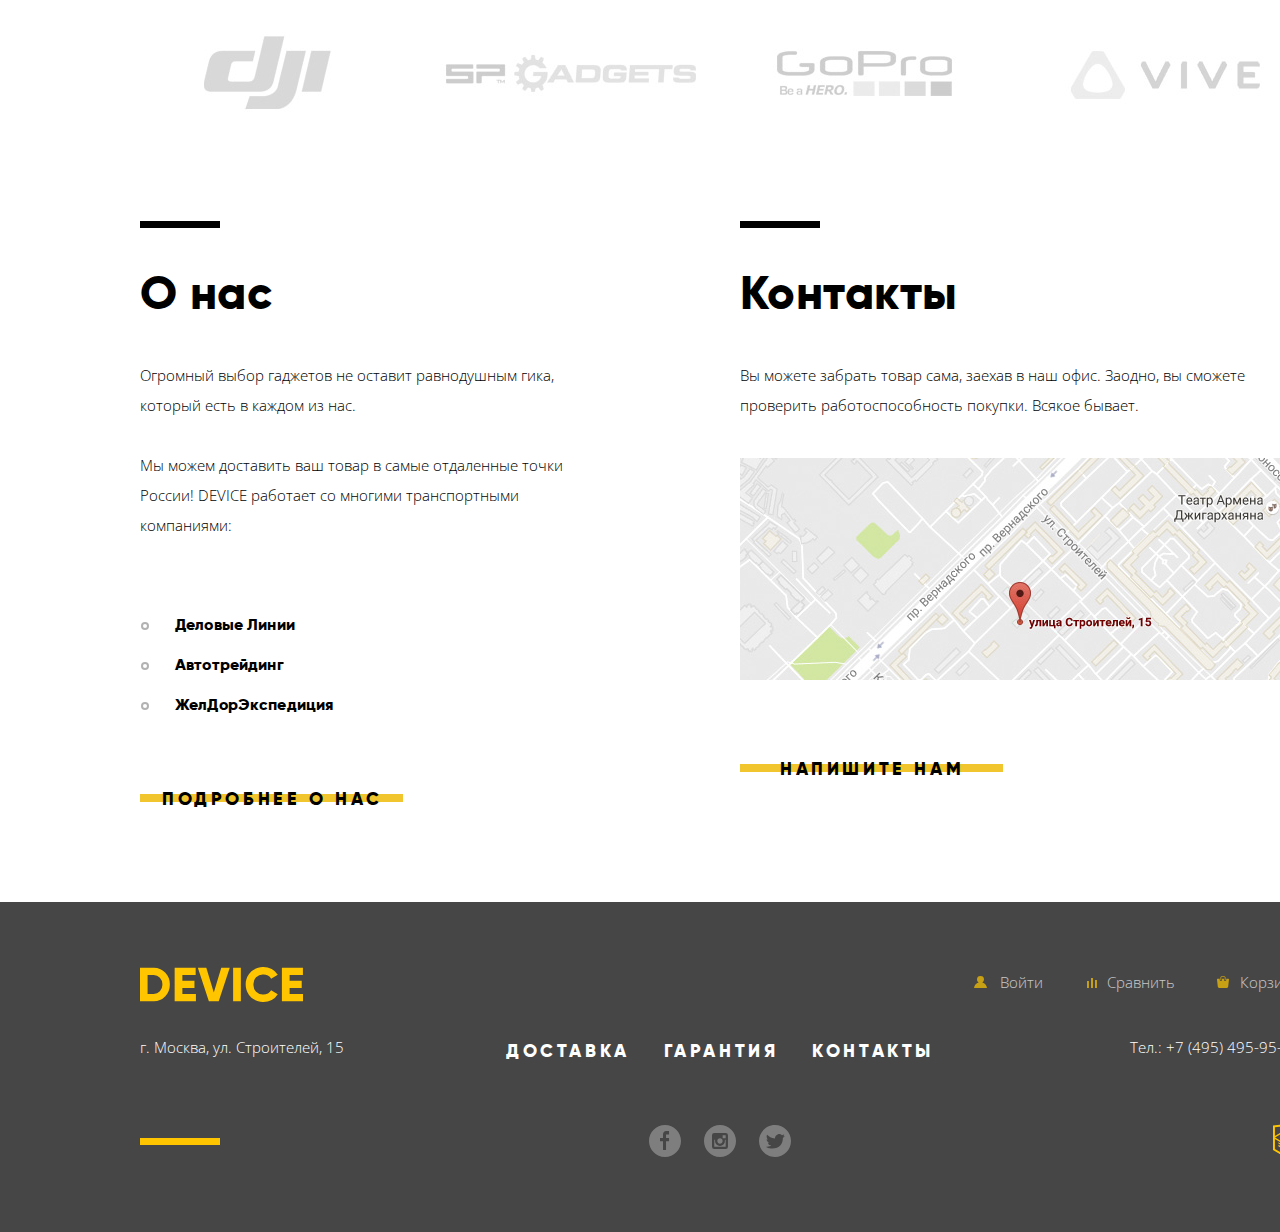
==== commit 9ab6831d: "Скрипты, кроссбраузерность и отсортировал свойства CSS" ====
--- a/index.html
+++ b/index.html
@@ -5,13 +5,12 @@
   <title>HTML Academy: Девайс</title>
   <link href="https://fonts.googleapis.com/css?family=Open+Sans:300,400&display=swap&subset=cyrillic" rel="stylesheet">
   <link href="css/normalize.css" rel="stylesheet">
-  <link href="css/style.css" rel="stylesheet">
+  <link href="css/style.min.css" rel="stylesheet">
 </head>
 <body>
-
   <header class="container header">
     <nav class="header__navigation">
-      <a class="header__logo" href="index.html">
+      <a class="header__logo">
         <img src="img/logo.svg" width="163" height="35" alt
         ="Логотип интернет-магазина гаджетов «Девайс»">
       </a>
@@ -20,9 +19,10 @@
         <form class="header-search__form" action="https://echo.htmlacademy.ru" method="post">
           <label for="search" class="visually-hidden">Поиск по сайту:</label>
           <input id="search" class="header-search__input" type="text" name="search" value="" placeholder="Поиск по сайту">
-          <button class="header-search__button" type="submit">Найти</button>
+          <button class="header-search__button" type="submit">
+            Найти
+          </button>
         </form>
-
         <ul class="header-user-navigation__list">
           <li><a class="header-user-navigation__link--user" href="#">Войти</a></li>
           <li><a class="header-user-navigation__link--compare" href="#">Сравнить</a></li>
@@ -36,34 +36,20 @@
           <ul class="header-site-navigation__sub-list">
             <li>
               <ul class="header-site-navigation__sub-list--column-1">
-                <li>
-                  <a href="#">Виртуальная реальность</a>
-                </li>
-                <li>
-                  <a href="catalog.html">Моноподы для селфи</a>
-                </li>
-                <li>
-                  <a href="#">Экшн-камеры</a>
-                </li>
+                <li><a href="#">Виртуальная реальность</a></li>
+                <li><a href="catalog.html">Моноподы для селфи</a></li>
+                <li><a href="#">Экшн-камеры</a></li>
               </ul>
             </li>
-
             <li>
               <ul class="header-site-navigation__sub-list--column-2">
-                <li>
-                  <a href="#">Фитнес-браслеты</a>
-                </li>
-                <li>
-                  <a href="#">Умные часы</a>
-                </li>
+                <li><a href="#">Фитнес-браслеты</a></li>
+                <li><a href="#">Умные часы</a></li>
               </ul>
             </li>
-
             <li>
               <ul class="header-site-navigation__sub-list--column-3">
-                <li>
-                  <a href="#">Квадрокоптеры</a>
-                </li>
+                <li><a href="#">Квадрокоптеры</a></li>
               </ul>
             </li>
           </ul>
@@ -72,16 +58,17 @@
         <li><a href="#">Гарантия</a></li>
         <li><a href="#">Контакты</a></li>
       </ul>
+
     </nav>
   </header>
 
 
   <main class="main-container">
-
     <h1 class="visually-hidden">Интернет-магазин гаджетов «Девайс»</h1>
 
     <section class="container  main__slider--products">
       <h2 class="visually-hidden">Наиболее интересные товары:</h2>
+
       <input class="visually-hidden" type="radio" id="main-slider-products__slide--1" name="main-slider-products__toggle" checked>
       <input class="visually-hidden" type="radio" id="main-slider-products__slide--2" name="main-slider-products__toggle">
       <input class="visually-hidden" type="radio" id="main-slider-products__slide--3" name="main-slider-products__toggle">
@@ -90,13 +77,16 @@
         <label for="main-slider-products__slide--2">Второй</label>
         <label for="main-slider-products__slide--3">Третий</label>
       </div>
+
       <ul class="main-slider-products__list">
         <li class="main-slider-products__item  main-slider-products__item--selfie-8-meters">
           <div class="main-slider-products__column--2">
             <h3>Делай селфи, <br> как Бен Стиллер!</h3>
             <p>Самая длинная палка для селфи доступна в нашем магазине.
               Восемь (Восемь, Карл!) метров длиной и весом всего 5 килограмм.</p>
-            <a class="button" href="#">Подробнее</a>
+            <a class="button" href="#">
+              Подробнее
+            </a>
             <div class="main-slider-products__table">
               <div class="main-slider-products__table--row"><div>Длина палки</div><div>8,5 м</div></div>
               <div class="main-slider-products__table--row"><div>Вес палки</div><div>5 кг</div></div>
@@ -147,13 +137,13 @@
             </a>
           </div>
         </li>
+
       </ul>
-
-
     </section>
 
     <section class="container  main-popular__line">
       <h2 class="visually-hidden">Популярные разделы каталога:</h2>
+
       <ul class="main-popular__list">
         <li class="main-popular__item">
           <a href="#">
@@ -164,15 +154,17 @@
             <h3>Виртуальная реальность</h3>
           </a>
         </li>
-        <li class="main-popular__item">
-          <a href="#">
+
+        <li class="main-popular__item">
+          <a href="catalog.html">
             <div class="main-popular-item__background">
               <img class="main-popular-item__image--monopods" src="img/popular-monopods.svg"
               width="86" height="117" alt="Моноподы для селфи">
             </div>
-            <h3>Моноподы <br> для селфи</h3>
-          </a>
-        </li>
+            <h3 class="main-popular-item__h3--width">Моноподы для селфи</h3>
+          </a>
+        </li>
+
         <li class="main-popular__item">
           <a href="#">
             <div class="main-popular-item__background">
@@ -182,6 +174,7 @@
             <h3>Экшн-камеры</h3>
           </a>
         </li>
+
         <li class="main-popular__item">
           <a href="#">
             <div class="main-popular-item__background">
@@ -191,6 +184,7 @@
             <h3>Фитнес-браслеты</h3>
           </a>
         </li>
+
         <li class="main-popular__item">
           <a href="#">
             <div class="main-popular-item__background">
@@ -200,6 +194,7 @@
             <h3>Умные часы</h3>
           </a>
         </li>
+
         <li class="main-popular__item">
           <a href="#">
             <div class="main-popular-item__background">
@@ -209,12 +204,14 @@
             <h3>Квадрокоптеры</h3>
           </a>
         </li>
+
       </ul>
     </section>
 
     <section class="main__slider--services">
-      <div class="container">
+      <div class="container  main-slider-services__container--flex">
         <h2 class="visually-hidden">Наши сервисы:</h2>
+
         <input class="visually-hidden" type="radio" id="main-slider-services__slide--1" name="main-slider-services__toggle" checked>
         <input class="visually-hidden" type="radio" id="main-slider-services__slide--2" name="main-slider-services__toggle">
         <input class="visually-hidden" type="radio" id="main-slider-services__slide--3" name="main-slider-services__toggle">
@@ -223,6 +220,7 @@
           <label for="main-slider-services__slide--2">Гарантия</label>
           <label for="main-slider-services__slide--3">Кредит</label>
         </div>
+
         <ul class="main-slider-services__list">
           <li class="main-slider-services__item  main-slider-services__item--delivery">
             <h3>Доставка</h3>
@@ -230,37 +228,40 @@
               подъезду совершенно бесплатно! Ведь мы неплохо
               заработаем, поднимая его на ваш этаж.</p>
           </li>
+
           <li class="main-slider-services__item  main-slider-services__item--warranty">
             <h3>Гарантия</h3>
             <p>Если из-за возгорания купленного у нас товара у вас сгорит
               дом — не переживайте, мы выдадим вам новый. <br>
               Товар, не дом, конечно же.</p>
           </li>
+
           <li class="main-slider-services__item  main-slider-services__item--credit">
             <h3>Кредит</h3>
             <p>Залезть в долговую яму стало проще! Кредитные
               консультанты подберут для вас наиболее выгодные
               условия кредита. Выгодные для нашего банка, разумеется.</p>
           </li>
+
         </ul>
       </div>
     </section>
 
     <section class="container  main-partners__line">
       <h2 class="visually-hidden">У нас представлена продукция:</h2>
-      <a href="#">
+      <a class="main-partners__link  main-partners__link--dji" href="#">
         <img src="img/partners-dji-color.jpg" width="260" height="100" alt
         ="Продукция компании DJI">
       </a>
-      <a href="#">
+      <a class="main-partners__link  main-partners__link--sp-gadgets" href="#">
         <img src="img/partners-sp-gadgets.jpg" width="260" height="100" alt
         ="Продукция компании SP Gadgets">
       </a>
-      <a href="#">
+      <a class="main-partners__link  main-partners__link--gopro" href="#">
         <img src="img/partners-gopro.jpg" width="260" height="100" alt
         ="Продукция компании GoPro">
       </a>
-      <a href="#">
+      <a class="main-partners__link  main-partners__link--vive" href="#">
         <img src="img/partners-vive.jpg" width="260" height="100" alt
         ="Продукция компании VIVE">
       </a>
@@ -275,25 +276,27 @@
           <p>Мы можем доставить ваш товар в самые отдаленные точки России!
             DEVICE работает со многими транспортными компаниями:</p>
         </div>
-        <ul class="transport-company__list">
+        <ul class="main-about-us__list--transport-company">
           <li>Деловые Линии</li>
           <li>Автотрейдинг</li>
           <li>ЖелДорЭкспедиция</li>
         </ul>
-        <a class="button" href="#">Подробнее о нас</a>
+        <a class="button" href="#">
+          Подробнее о нас
+        </a>
       </section>
 
       <section class="main-contacts">
         <h2>Контакты</h2>
-        <div class="main-contacts__text">
-          <p>Вы можете забрать товар сама, заехав в наш офис. Заодно, вы сможете
-          проверить работоспособность покупки. Всякое бывает.</p>
-        </div>
-        <a class="map" href="#">
+        <p class="main-contacts__text">Вы можете забрать товар сама, заехав в наш офис. Заодно, вы сможете
+        проверить работоспособность покупки. Всякое бывает.</p>
+        <a class="main-contacts__map" href="https://goo.gl/maps/2mqRLYmavrvtPf627">
           <img src="img/map.jpg" width="560" height="222" alt
           ="Офис магазина «Девайс» по адресу: Москва, улица Строителей, 15">
         </a>
-        <a class="button" href="#">Напишите нам</a>
+        <a class="button  main-contacts__button--write-to-us" href="#">
+          Напишите нам
+        </a>
       </section>
     </div>
 
@@ -303,7 +306,7 @@
   <footer class="footer-container">
     <div class="container">
       <div class="footer__first-line">
-        <a class="footer__logo" href="index.html">
+        <a class="footer__logo">
           <img src="img/logo-footer.svg" width="163" height="35" alt
           ="Логотип интернет-магазина гаджетов «Девайс»">
         </a>
@@ -321,7 +324,9 @@
           <li><a href="#">Гарантия</a></li>
           <li><a href="#">Контакты</a></li>
         </ul>
-        <p class="text-right">Тел.: +7 (495) 495-95-95</p>
+        <a class="footer__link--tel-number" href="tel:+74954959595">
+          Тел.: +7 (495) 495-95-95
+        </a>
       </div>
 
       <div class="footer__third-line">
@@ -345,31 +350,30 @@
             </a>
           </li>
         </ul>
-        <a class="footer-site-maker__logo" href="https://htmlacademy.ru">
+        <a class="footer-site-maker__logo" href="https://htmlacademy.ru/intensive/htmlcss">
           <img src="img/logo-htmlacademy.svg" width="27" height="35" alt
           ="Сайт разработан студией «htmlacademy»">
         </a>
       </div>
+
     </div>
   </footer>
 
 
   <section class="modal modal--message">
-    <h2 class="visually-hidden">
-      Написать письмо
-    </h2>
+    <h2 class="visually-hidden">Написать письмо</h2>
     <form class="modal-message__form" action="https://echo.htmlacademy.ru" method="post">
       <p class="modal-message__item">
         <label for="message-name">Ваше имя:</label>
-        <input id="message-name" type="text" name="name" value="" placeholder="Имя Фамилия">
+        <input id="message-name" class="modal-message-item__input" type="text" name="name" value="" placeholder="Имя Фамилия">
       </p>
       <p class="modal-message__item">
         <label for="message-email">Ваш e-mail:</label>
-        <input id="message-email" type="text" name="email" value="" placeholder="email@example.com">
+        <input id="message-email" class="modal-message-item__input" type="text" name="email" value="" placeholder="email@example.com">
       </p>
       <p class="modal-message__item">
         <label for="message-text">Текст письма:</label>
-        <textarea id="message-text" name="text" placeholder="В свободной форме"></textarea>
+        <textarea id="message-text" class="modal-message-item__textarea" name="text" placeholder="В свободной форме"></textarea>
       </p>
       <div class="modal-message__button-container">
         <button class="button" type="submit">
@@ -381,12 +385,18 @@
   </section>
 
   <section class="modal modal--map">
-    <h2 class="visually-hidden">
-      Как до нас добраться
-    </h2>
+    <h2 class="visually-hidden">Как до нас добраться</h2>
     <iframe src="https://www.google.com/maps/embed?pb=!1m18!1m12!1m3!1d2249.1125488779994!2d37.527429316223134!3d55.68703098053578!2m3!1f0!2f0!3f0!3m2!1i1024!2i768!4f13.1!3m3!1m2!1s0x46b54cf65f5c8955%3A0x694710ccd55501e!2z0YPQuy4g0KHRgtGA0L7QuNGC0LXQu9C10LksIDE1LCDQnNC-0YHQutCy0LAsIDExOTMxMQ!5e0!3m2!1sru!2sru!4v1561984532888!5m2!1sru!2sru"
-    width="960" height="559" frameborder="0" style="border:0" allowfullscreen aria-label="Офис магазина «Девайс» по адресу: Москва, улица Строителей, 15"></iframe>
+    width="960" height="559" allowfullscreen aria-label="Офис магазина «Девайс» по адресу: Москва, улица Строителей, 15"></iframe>
+    <img src="img/map-big.jpg" width="960" height="559" alt
+    ="Офис магазина «Девайс» по адресу: Москва, улица Строителей, 15">
     <button class="modal-close__button" type="button" aria-label="Закрыть"></button>
   </section>
+
+  <div class="overlay"></div>
+
+
+  <script src="js/scripts.min.js"></script>
+
 </body>
 </html>
--- a/css/style.min.css
+++ b/css/style.min.css
@@ -0,0 +1 @@
+@keyframes bounce{0%{transform:translateX(-2000px)}70%{transform:translateX(30px)}90%{transform:translateX(-10px)}to{transform:translateX(0)}}@keyframes shake{0%,to{transform:translateX(0)}10%,30%,50%,70%,90%{transform:translateX(-10px)}20%,40%,60%,80%{transform:translateX(10px)}}@font-face{font-family:"Gilroy";font-weight:800;font-style:normal;src:url(../font/gilroy-extrabold-webfont.woff2) format("woff2"),url(../font/gilroy-extrabold-webfont.woff) format("woff")}@font-face{font-family:"Gilroy";font-weight:300;font-style:normal;src:url(../font/gilroy-light-webfont.woff2) format("woff2"),url(../font/gilroy-light-webfont.woff) format("woff")}body,html{min-width:1440px}.button,body{position:relative;color:#000}body{background:linear-gradient(#fff 40px,rgba(240,197,46,.5) 40px,rgba(240,197,46,.5) 339px,#fff 339px);background-repeat:no-repeat;background-position:center top;background-size:1160px 339px;letter-spacing:.15px;font-family:"Open Sans",Arial,sans-serif;font-size:15px;font-weight:300;line-height:30px}a{text-decoration:none}img{max-width:100%;height:auto}*,body{margin:0;padding:0}.button{z-index:1;display:inline-block;margin-right:16px;padding:8px 39px 6px 40px;text-align:center;vertical-align:middle;letter-spacing:3.6px;text-transform:uppercase;border:0;background:0 0;font-family:"Gilroy",Arial,sans-serif;font-size:18px;font-weight:800;line-height:24px}.button:active{color:rgba(0,0,0,.3)}.button::before{position:absolute;z-index:-1;top:50%;left:0;width:100%;height:8px;margin-top:-4px;content:"";background-color:#f0c52e}.button:focus::before,.button:hover::before{top:0;height:100%;margin-top:0;transition:all .3s linear;background-color:#f0c52e}.container{width:1160px;margin:0 auto;padding:0 10px}.header{margin-bottom:34px}.header__navigation{position:relative;display:flex;flex-direction:column;padding-top:21px;padding-right:60px;padding-left:59px}.header__navigation::after{position:absolute;z-index:-1;top:40px;left:0;width:100%;height:16px;content:"";background-color:#f8e297}.header__logo{width:163px;height:35px;margin-bottom:18px}.header-site-navigation__list a:focus,.header-site-navigation__list a:hover,.header-user-navigation__list a:focus,.header-user-navigation__list a:hover,.inner-page .header__logo:focus,.inner-page .header__logo:hover{opacity:.6}.header-site-navigation__list a:active,.header-user-navigation__list a:active,.inner-page .header__logo:active{opacity:.3}.header__second-line{display:flex;justify-content:space-between;margin-bottom:27px}.header-search__form{position:relative;display:flex;width:441px}.header-search__form::before{position:absolute;top:50%;left:4px;width:16px;height:16px;margin-top:-8px;content:"";background-image:url(../img/icon-search.svg);background-repeat:no-repeat;background-position:0 0}.header-search__input{position:relative;flex-grow:1;height:46px;padding-top:1px;padding-left:39px;opacity:.3;border:0;background:0 0}.header-search__input:hover{opacity:.6}.header-search__input:focus{opacity:1;border-bottom:2px solid #000}.header-search__input:focus~.header-search__button{z-index:0;opacity:1}.header-search__button{z-index:-1;min-width:85px;min-height:49px;opacity:0;border:solid 2px #000;background:0 0}.header-search__button:hover{color:#fff;background:#000}.header-search__button:focus{z-index:0;opacity:1;color:#fff;background:#000}.header-search__button:active{color:rgba(255,255,255,.3)}.header-site-navigation__list,.header-site-navigation__sub-list,.header-site-navigation__sub-list ul,.header-user-navigation__list{list-style:none}.header-site-navigation__list a,.header-user-navigation__list a{color:#000}.header-site-navigation__sub-list .header-site-navigation__link--current,.header-site-navigation__sub-list .header-site-navigation__link--current:active,.header-site-navigation__sub-list .header-site-navigation__link--current:focus,.header-site-navigation__sub-list .header-site-navigation__link--current:hover{text-decoration:underline;opacity:1}.header-user-navigation__list{display:flex;align-items:center;width:500px}.header-user-navigation__list li:nth-last-child(2){margin-right:38px;margin-left:auto}.header-user-navigation__link--user{position:relative;margin-right:19px;padding-left:26px}.header-user-navigation__link--user::before{position:absolute;top:50%;left:0;width:13px;height:12px;margin-top:-6px;content:"";background-image:url(../img/icon-user.svg);background-repeat:no-repeat;background-position:0 0}.header-user-navigation__link--logout,.main-popular__item:active h3,.main-popular__item:active img{opacity:.3}.header-user-navigation__link--compare{position:relative;padding-left:23px}.header-user-navigation__link--cart::before,.header-user-navigation__link--compare::before{position:absolute;top:50%;left:3px;width:10px;height:10px;margin-top:-4px;content:"";background-image:url(../img/icon-compare.svg);background-repeat:no-repeat;background-position:0 0}.header-user-navigation__link--cart{position:relative;padding-left:26px}.header-user-navigation__link--cart::before{width:12px;height:12px;margin-top:-6px;background-image:url(../img/icon-shopping-cart.svg)}.header-site-navigation__list{position:relative;display:flex;width:1045px}.header-site-navigation__list a{letter-spacing:3.6px;text-transform:uppercase;font-family:"Gilroy",Arial,sans-serif;font-size:18px;font-weight:800;line-height:24px}.header-site-navigation__list li:nth-child(1){margin-right:auto}.header-site-navigation__link--catalog{position:relative;padding-right:35px}.header-site-navigation__link--catalog::after{position:absolute;top:50%;right:7px;width:16px;height:16px;margin-top:-9px;content:"";opacity:.3;background-image:url(../img/icon-plus.svg);background-repeat:no-repeat;background-position:0 0}.header-site-navigation__list li:nth-child(2){margin-right:33px}.header-site-navigation__list li:nth-child(3){margin-right:107px}.header-site-navigation__list>li:hover .header-site-navigation__sub-list{display:flex}.header-site-navigation__sub-list{position:absolute;z-index:100;left:-59px;display:none;width:1040px;min-height:139px;margin-top:-1px;padding-top:21px;padding-right:60px;padding-left:60px;background-color:#f7e296}.header-site-navigation__sub-list a{letter-spacing:.15px;text-transform:none;font-family:"Open Sans",Arial,sans-serif;font-size:15px;font-weight:300;line-height:30px}.header-site-navigation__sub-list--column-1,.header-site-navigation__sub-list--column-2,.header-site-navigation__sub-list--column-3{min-width:133px;margin-right:33px}.header-site-navigation__sub-list--column-1 li,.header-site-navigation__sub-list--column-2 li,.header-site-navigation__sub-list--column-3 li{margin-bottom:6px}.main__slider--products{position:relative;margin-bottom:86px}.main-slider-products__slider-controls{position:absolute;z-index:20;right:87px;bottom:155px;font-size:0}.main-slider-products__slider-controls label{position:relative;display:inline-block;width:12px;height:12px;margin-left:9px;padding:6px;cursor:pointer;vertical-align:top;border-radius:50%}.main-slider-products__slider-controls label::after{position:absolute;z-index:1;top:6px;left:6px;width:10px;height:10px;content:"";border:1px solid #000;border-radius:50%;background-color:transparent}.filters__form ul,.main-slider-products__list{list-style:none}.main-slider-products__item{display:none;justify-content:space-between;min-height:520px}#main-slider-products__slide--1:checked~.main-slider-products__list .main-slider-products__item:nth-child(1),#main-slider-products__slide--2:checked~.main-slider-products__list .main-slider-products__item:nth-child(2),#main-slider-products__slide--3:checked~.main-slider-products__list .main-slider-products__item:nth-child(3){display:flex}#main-slider-products__slide--1:checked~.main-slider-products__slider-controls label:nth-child(1)::before,#main-slider-products__slide--2:checked~.main-slider-products__slider-controls label:nth-child(2)::before,#main-slider-products__slide--3:checked~.main-slider-products__slider-controls label:nth-child(3)::before{position:absolute;z-index:2;top:50%;left:50%;width:4px;height:4px;margin-top:-3px;margin-left:-3px;content:"";border:1px solid #000;border-radius:50%}.main-slider-products__column--1{display:flex;width:564px}.main-slider-products__column--1>a{display:flex;flex-shrink:0;margin-right:auto;margin-bottom:auto;margin-left:auto}.main-slider-products__item--selfie-8-meters .main-slider-products__image{margin-top:14px}.main-slider-products__item--bracelets-48-hours .main-slider-products__image{margin-top:26px}.main-slider-products__item--quadcopter-laser-50 .main-slider-products__image{margin-top:79px}.main-slider-products__column--2{position:relative;order:2;width:501px;margin-right:60px;padding-top:93px}.main-slider-products__column--2::before{position:absolute;top:51px;left:1px;width:100px;height:7px;content:"";background:#fff}.main-slider-products__column--2::after{position:absolute;top:0;right:-13px;content:"01";letter-spacing:1.79px;color:#fff;font-family:"Gilroy",Arial,sans-serif;font-size:179px;font-weight:800;line-height:179px}.main-slider-products__item--selfie-8-meters .main-slider-products__column--2::after{content:"01"}.main-slider-products__item--bracelets-48-hours .main-slider-products__column--2::after{content:"02"}.main-slider-products__item--quadcopter-laser-50 .main-slider-products__column--2::after{content:"03"}.main-slider-products__column--2 h3{position:relative;z-index:2;margin-bottom:19px;letter-spacing:.47px;font-family:"Gilroy",Arial,sans-serif;font-size:47px;font-weight:800;line-height:56px}.main-slider-products__column--2 p{margin-bottom:43px;color:#464646}.main-slider-products__item--selfie-8-meters p{width:481px}.main-slider-products__item--bracelets-48-hours p{width:441px}.main-slider-products__item--quadcopter-laser-50 p{width:451px}.main-slider-products__column--2 .button{max-width:300px;margin-bottom:51px;margin-left:1px}.main-slider-products__buttons--slider-controls{margin-left:auto}.main-slider-products__table{display:flex}.main-slider-products__table>div{display:flex;flex-direction:column-reverse}.main-slider-products__table--row>div:first-child{margin-right:79px;margin-left:1px;letter-spacing:.13px;color:#464646;font-size:13px;line-height:20px}.main-slider-products__table--row>div:last-child{margin-bottom:8px;letter-spacing:.36px;font-family:"Gilroy",Arial,sans-serif;font-size:36px;font-weight:300;line-height:48px}.main-popular__line{margin-bottom:81px}.main-popular__list{display:flex;justify-content:space-between;width:100%;list-style:none}.main-popular__item{width:160px}.main-popular__line h3,.main-slider-services__slider-controls label{letter-spacing:.18px;color:#000;font-family:"Gilroy",Arial,sans-serif;font-size:18px;font-weight:800;line-height:24px}.main-popular-item__background{width:160px;height:160px;margin-bottom:33px;background-color:rgba(240,197,46,.5)}.main-popular__item:hover .main-popular-item__background{background-color:#f0c52e}.main-popular-item__h3--width{width:100px}.main-popular-item__image--virt-real{margin-top:52px;margin-left:31px}.main-popular-item__image--monopods{margin-top:41px;margin-left:38px}.main-popular-item__image--cameras{margin-top:38px;margin-left:49px}.main-popular-item__image--bracelets{margin-top:50px;margin-left:28px}.main-popular-item__image--smartwatch{margin-top:32px;margin-left:55px}.main-popular-item__image--quadcopters{margin-top:49px;margin-left:13px}.main__slider--services{position:relative;min-height:388px;margin-bottom:94px;background:linear-gradient(transparent 100px,#e5e5e5 100px)}.main__slider--services::after{position:absolute;top:0;left:calc(50% - 303px);width:7px;height:calc(100% - 69px);content:"";background-color:#000}.main-slider-services__container--flex{display:flex}.main-slider-services__slider-controls{display:flex;align-items:flex-start;flex-direction:column;min-width:280px;max-width:280px;margin-top:80px}.main-slider-services__slider-controls label{position:relative;z-index:1;min-width:130px;margin-bottom:25px;padding:8px 15px;cursor:pointer;text-align:center;vertical-align:middle;letter-spacing:3.6px;text-transform:uppercase;border:0;background:0 0}.main-slider-services__slider-controls label:active{color:#f7e184;background:#000}.main-slider-services__slider-controls label:active::after{position:absolute;z-index:-1;top:0;left:0;width:280px;height:40px;content:"";background-color:#000}.main-slider-services__slider-controls label::before{position:absolute;z-index:-1;top:50%;left:0;width:100%;height:8px;margin-top:-4px;content:"";background-color:#f0c52e}.main-slider-services__slider-controls label:focus::before,.main-slider-services__slider-controls label:hover::before{top:0;height:100%;margin-top:0;transition:all .3s linear;background-color:#f0c52e}.main-slider-services__item{display:none}#main-slider-services__slide--1:checked~.main-slider-services__list .main-slider-services__item:nth-child(1),#main-slider-services__slide--2:checked~.main-slider-services__list .main-slider-services__item:nth-child(2),#main-slider-services__slide--3:checked~.main-slider-services__list .main-slider-services__item:nth-child(3){display:block}#main-slider-services__slide--1:checked~.main-slider-services__slider-controls label:nth-child(1),#main-slider-services__slide--2:checked~.main-slider-services__slider-controls label:nth-child(2),#main-slider-services__slide--3:checked~.main-slider-services__slider-controls label:nth-child(3){color:#f7e184;background:#000}#main-slider-services__slide--1:checked~.main-slider-services__slider-controls label:nth-child(1)::after,#main-slider-services__slide--2:checked~.main-slider-services__slider-controls label:nth-child(2)::after,#main-slider-services__slide--3:checked~.main-slider-services__slider-controls label:nth-child(3)::after{position:absolute;z-index:-1;top:0;left:0;width:280px;height:40px;content:"";background-color:#000}.main-slider-services__list{margin-left:120px;list-style:none}.main-slider-services__item{min-height:295px;padding-top:73px;padding-right:320px;padding-bottom:20px}.main-slider-services__item--delivery{background-image:url(../img/slider-services--delivery.svg);background-repeat:no-repeat;background-position:558px 85px}.main-slider-services__item--warranty{background-image:url(../img/slider-services--warranty.svg);background-repeat:no-repeat;background-position:543px 61px}.main-slider-services__item--credit{background-image:url(../img/slider-services--credit.svg);background-repeat:no-repeat;background-position:534px 61px}.main-about-us h2,.main-contacts h2,.main-slider-services__item h3{margin-bottom:31px;letter-spacing:.47px;font-family:"Gilroy",Arial,sans-serif;font-size:47px;font-weight:800;line-height:48px}.main-slider-services__item p{color:#464646}.main-partners__line{display:flex;align-items:center;justify-content:space-between;margin-bottom:136px}.main-partners__link{width:260px;height:auto;background-repeat:no-repeat;background-position:0 0}.main-partners__link--dji{background-image:url(../img/partners-dji-grey.jpg)}.main-partners__link--sp-gadgets{background-image:url(../img/partners-sp-gadgets-grey.jpg)}.main-partners__link--gopro{background-image:url(../img/partners-gopro-grey.jpg)}.main-partners__link--vive{background-image:url(../img/partners-vive-grey.jpg)}.main-partners__link img{-webkit-transition:all 1.5s;-moz-transition:all 1.5s;-o-transition:all 1.5s;transition:all 1.5s;opacity:0}.main-partners__link img:hover{opacity:1}.main__info-line{display:flex;justify-content:space-between}.main-about-us::before,.main-contacts::before{position:absolute;top:-48px;left:0;width:80px;height:7px;content:"";background:#000}.main-about-us{position:relative;width:474px}.main-about-us h2,.main-contacts h2{margin-bottom:43px}.main-about-us__text p,.main-contacts__text{margin-bottom:30px;letter-spacing:normal}.main-about-us__text{margin-bottom:65px}.main-about-us__list--transport-company{margin-bottom:54px;list-style:none;font-family:"Gilroy",Arial,sans-serif;font-size:16px;font-weight:800;line-height:40px}.main-about-us__list--transport-company li{position:relative;padding-left:35px}.main-about-us__list--transport-company li::before{position:absolute;top:50%;left:3px;width:4px;height:4px;margin-top:-1px;content:"";border-radius:2px;background:0 0;box-shadow:0 0 0 2px rgba(0,0,0,.3)}.main-about-us .button{padding-right:20px;padding-left:22px}.main-contacts{position:relative;width:560px}.main-contacts__map{display:block;margin-bottom:60px;padding-top:8px}.inner-page{background-size:1160px 226px}.inner-page .header{margin-bottom:80px}.page-title{margin-bottom:23px;padding-top:3px;padding-left:59px;letter-spacing:.47px;font-family:"Gilroy",Arial,sans-serif;font-size:47px;font-weight:800;line-height:48px}.breadcrumbs__list{display:flex;margin-bottom:46px;padding-left:60px;list-style:none;letter-spacing:.14px;font-size:14px;line-height:24px}.breadcrumbs__list a{opacity:.3;color:#000}.breadcrumbs__list a:focus,.breadcrumbs__list a:hover{opacity:.6}.breadcrumbs__list a:active{opacity:.1}.breadcrumbs__item{position:relative;margin-right:37px}.breadcrumbs__item::after{position:absolute;top:50%;right:-20px;width:4px;height:7px;margin-top:-2px;content:"";background-image:url(../img/breadcrumbs__nav-arrow.svg);background-repeat:no-repeat;background-position:0 0}.breadcrumbs__item--current,.sort__list a{opacity:.3;color:#000}.sort__background{background:linear-gradient(to right,#d9d9d9 50%,#ebebeb 50%)}.sort__flex-columns{display:flex;align-items:stretch;justify-content:space-between;padding-top:23.5px;padding-bottom:23.5px;vertical-align:middle;background:linear-gradient(to right,#d9d9d9 337px,#ebebeb 337px)}.sort__flex-columns h3{letter-spacing:3.2px;text-transform:uppercase;font-family:"Gilroy",Arial,sans-serif;font-size:16px;font-weight:800;line-height:24px}.sort__column-1{display:flex;align-items:center;flex-wrap:wrap;padding-left:60px}.sort__column-2{position:relative;display:flex;align-items:center;flex-shrink:0;width:759px;padding-left:74px}.sort__list{display:flex;margin-top:-2px;margin-right:auto;margin-left:55px;list-style:none;letter-spacing:normal;font-family:"Open Sans",Arial,sans-serif;font-size:14px;font-weight:400;line-height:18px}.sort__list li{margin-right:29px}.sort__list a:focus,.sort__list a:hover{opacity:.6}.sort__list a:active{opacity:1}.sort__link{width:11px;height:12px;margin-left:19px;opacity:.2;background-image:url(../img/icon-up-sort.svg);background-repeat:no-repeat;background-position:0 0}.sort__link:focus,.sort__link:hover{opacity:.4}.sort__link:active{opacity:1}.sort__link--current{background-image:url(../img/icon-down-sort.svg)}.sort__link--current,.sort__link--current:focus,.sort__link--current:hover{opacity:1}.inner-page-columns__background{background:linear-gradient(to right,#ebebeb 50%,#fff 50%)}.inner-page-columns__flex-columns{display:flex;justify-content:space-between;padding-bottom:71px;background:linear-gradient(to right,#ebebeb 337px,#fff 337px)}.filters{width:202px;margin-top:38px;margin-left:59px}.filters__form fieldset{margin-top:43px;padding:18px 0 0;border:0}.filters__form fieldset:nth-child(2){margin-top:38px}.filters__form legend::before{position:absolute;top:0;width:201px;height:2px;margin-top:-12px;content:"";background-color:#000}.filters__form legend{position:relative;letter-spacing:.18px;font-family:"Gilroy",Arial,sans-serif;font-size:18px;font-weight:800;line-height:24px}.filters__controls--range{position:relative;margin-bottom:9px;padding-top:17px;padding-right:2px;padding-left:5px}.filters__controls--range .scale{height:2px;background:#dbdbdb}.filters__controls--range .bar{width:110px;height:2px;background:#91c92f}.filters__controls--range .toggle{position:absolute;top:7px;left:0;width:4px;height:4px;padding:0;cursor:pointer;border:8px solid #fff;border-radius:50%;background-color:#ababab;box-shadow:0 2px 1px 0 #cfcfcf}.filters__controls--range .toggle:active{margin-top:-1px;margin-left:-1px;border:9px solid #fff}.filters__controls--range .toggle-min{left:-5px}.filters__controls--range .toggle-max{left:108px}.filters__controls--price{font-size:0}.filters__controls--price input,.filters__controls--price label{letter-spacing:normal;color:rgba(0,0,0,.2);font-family:"Gilroy",Arial,sans-serif;font-size:14px;font-weight:300;line-height:24px}.filters__controls--price label{display:inline-block;vertical-align:top}.filters__controls--price input{width:55px;padding:0;border:0;background:0 0}.filters__controls--price .min-price{margin-right:17px}.filters__list li{position:relative;padding-left:39px}.filters-item__label{padding-right:10px;cursor:pointer;letter-spacing:.14px;font-family:"Open Sans",Arial,sans-serif;font-size:14px;font-weight:300;line-height:40px}.filters__list input[type=checkbox]+.checkbox-indicator{position:absolute;top:8px;left:-1px;width:19px;height:19px;cursor:pointer;border:2px solid #000;border-radius:2px}.filters__list input[type=checkbox]:focus+.checkbox-indicator{border-color:rgba(0,0,0,.6);box-shadow:0 0 0 6px #ebebeb,0 0 0 8px #7caad6}.filters__list input[type=checkbox]+.checkbox-indicator:hover,.filters__list input[type=checkbox]:hover+.checkbox-indicator{border-color:rgba(0,0,0,.6)}.filters__list input[type=checkbox]:active+.checkbox-indicator{border-color:#000}.filters__list input[type=checkbox]:checked+.checkbox-indicator::before{position:absolute;z-index:2;top:9px;left:2.5px;width:10.5px;height:3.5px;content:"";transform:rotate(45deg);background-color:#000}.filters__list input[type=checkbox]:checked:focus+.checkbox-indicator::before,.filters__list input[type=checkbox]:checked:hover+.checkbox-indicator::before{background-color:#666}.filters__list input[type=checkbox]:checked:active+.checkbox-indicator::before{background-color:#000}.filters__list input[type=checkbox]:checked+.checkbox-indicator::after{position:absolute;z-index:1;top:5.5px;left:7.1px;width:18px;height:3.5px;content:"";transform:rotate(-45deg);background-color:#000;box-shadow:5px 0 0 2px #ebebeb}.filters__list input[type=checkbox]:checked:focus+.checkbox-indicator::after,.filters__list input[type=checkbox]:checked:hover+.checkbox-indicator::after{background-color:#666}.filters__list input[type=checkbox]:checked:active+.checkbox-indicator::after{background-color:#000}.filters__list input[type=radio]+.radio-indicator{position:absolute;top:6px;left:-1px;width:17px;height:17px;cursor:pointer;border:4px solid #000;border-radius:50%}.filters__list input[type=radio]:focus+.radio-indicator{border-color:rgba(0,0,0,.6);box-shadow:0 0 0 4px #ebebeb,0 0 0 6px #7caad6}.filters__list input[type=radio]+.radio-indicator:hover,.filters__list input[type=radio]:hover+.radio-indicator{border-color:rgba(0,0,0,.6)}.filters__list input[type=radio]:active+.radio-indicator{border-color:#000}.filters__list input[type=radio]:checked+.radio-indicator::after{position:absolute;z-index:1;top:50%;left:50%;width:9px;height:9px;margin-top:-4.5px;margin-left:-4.5px;content:"";border-radius:50%;background-color:#000}.filters__list input[type=radio]:checked:focus+.radio-indicator::after,.filters__list input[type=radio]:checked:hover+.radio-indicator::after{background-color:rgba(0,0,0,.6)}.filters__list input[type=radio]:checked:active+.radio-indicator::after{background-color:#000}.filters__form input:disabled+.checkbox-indicator,.filters__form input:disabled+.radio-indicator{opacity:.25}.filters__form input:disabled~.filters-item-label__container--disabled-color{color:#a6a6a6}.filters__form .button{max-width:200px;margin-top:32px;margin-left:-1px}.catalog{width:759px;padding-top:69px;padding-left:74px}.catalog__list{display:flex;flex-wrap:wrap;justify-content:space-between;list-style:none}.catalog__item{position:relative;display:flex;flex-direction:column;width:360px;margin-bottom:46px}.catalog__item h3,.catalog__item p{letter-spacing:.18px;color:#000;font-family:"Gilroy",Arial,sans-serif;font-size:18px;font-weight:800;line-height:24px}.catalog__item a{color:#000}.catalog__item p{letter-spacing:.16px;color:#464646;font-size:16px;font-weight:300}.catalog__item-image{position:relative;margin-bottom:23px}.catalog-item__actions{position:absolute;z-index:10;top:0;left:0;display:none;align-items:center;flex-direction:column;width:320px;min-height:235px;padding:125px 20px 20px;background-color:rgba(238,238,238,.7)}.catalog__item:hover .catalog-item__actions{display:flex}.catalog-item__actions .button{margin:50px 0 8px}.catalog-item-actions__button--bookmark{text-align:center;vertical-align:middle;letter-spacing:.13;color:rgba(0,0,0,.5);border:0;background:0 0;font-family:"Open Sans",Arial,sans-serif;font-size:13px;font-weight:300;line-height:36px}.catalog-item-actions__button--bookmark:focus,.catalog-item-actions__button--bookmark:hover{color:#000}.catalog-item-actions__button--add-to-compare:active{color:rgba(0,0,0,.2)}.catalog__flag--new::after{position:absolute;top:30px;right:28px;width:57px;height:41px;padding-top:16px;content:"new";text-align:center;letter-spacing:.7px;text-transform:uppercase;color:rgba(0,0,0,.2);border-radius:28.5px;background:0 0;box-shadow:0 0 0 2px rgba(0,0,0,.1);font-family:"Gilroy",Arial,sans-serif;font-size:14px;font-weight:800;line-height:24px}.catalog__item--text,.pagination__list{display:flex;justify-content:space-between}.catalog__item--text{order:2;margin-left:-2px}.catalog__item--text>div{flex-shrink:0;padding-left:10px}.pagination__list{width:100%;margin-top:-11px;list-style:none;background-color:#ebebeb}.pagination-numbers__list{display:flex;margin-top:20px;list-style:none;letter-spacing:3.2px;text-transform:uppercase;font-family:"Gilroy",Arial,sans-serif;font-size:16px;font-weight:800;line-height:24px}.pagination-numbers__list a,.pagination-numbers__list--current{display:block;margin-right:8px;margin-left:9px;padding:5px}.pagination-numbers__list a{opacity:.3;color:#000}.inner-page .footer__logo:focus,.inner-page .footer__logo:hover,.pagination-numbers__list a:focus,.pagination-numbers__list a:hover{opacity:.6}.pagination-numbers__list a:active{opacity:1}.pagination__button{display:block;flex-shrink:0;width:107px;padding:23px 10px;color:#000}.pagination__button--back{padding-left:29px}.pagination__button--forward{padding-right:27px;text-align:right}.pagination__button:focus,.pagination__button:hover{background-color:#d9d9d9}.pagination__button:active{color:rgba(0,0,0,.3)}.footer-container{margin-top:85px;padding-top:65px;padding-bottom:66px;background-color:#464646}.inner-page .footer-container{margin-top:0}.footer__first-line{display:flex;justify-content:space-between;margin-bottom:30px}.footer__logo{width:163px;height:35px}.inner-page .footer__logo:active{opacity:.3}.footer-site-navigation__list,.footer-social__list,.footer-user-navigation__list{list-style:none}.footer-user-navigation__list a{letter-spacing:normal;opacity:.7;color:#fff}.footer-user-navigation__list a:focus,.footer-user-navigation__list a:hover{opacity:1}.footer-user-navigation__list a:active{opacity:.3}.footer-user-navigation__list{display:flex;justify-content:flex-end}.footer-user-navigation__link--user{position:relative;margin-right:19px;padding-left:26px}.footer-user-navigation__link--user::before{position:absolute;top:50%;left:0;width:13px;height:12px;margin-top:-6px;content:"";background-image:url(../img/icon-footer-user.svg);background-repeat:no-repeat;background-position:0 0}.footer-user-navigation__list .footer-user-navigation__link--logout{margin-right:19px;opacity:.3}.footer-user-navigation__link--compare{position:relative;margin-right:39px;margin-left:22px;padding-left:23px}.footer-user-navigation__link--cart::before,.footer-user-navigation__link--compare::before{position:absolute;top:50%;left:3px;width:10px;height:10px;margin-top:-4px;content:"";background-image:url(../img/icon-footer-compare.svg);background-repeat:no-repeat;background-position:0 0}.footer-user-navigation__link--cart{position:relative;padding-left:26px}.footer-user-navigation__link--cart::before{width:12px;height:12px;margin-top:-6px;background-image:url(../img/icon-footer-shopping-cart.svg)}.footer__second-line{display:flex;justify-content:space-between;margin-bottom:58px}.footer__link--tel-number,.footer__second-line p{width:300px;letter-spacing:normal;color:#fff;font-family:"Open Sans",Arial,sans-serif;font-size:15px;font-weight:300;line-height:30px}.footer__link--tel-number{text-align:right}.footer-site-navigation__list{display:flex;justify-content:space-between;width:428px;padding-top:4px}.footer-site-navigation__list a{letter-spacing:3.6px;text-transform:uppercase;color:#fff;font-family:"Gilroy",Arial,sans-serif;font-size:18px;font-weight:800;line-height:24px}.footer-site-navigation__list a:focus,.footer-site-navigation__list a:hover,.footer__link--tel-number:focus,.footer__link--tel-number:hover{opacity:.6}.footer-site-navigation__list a:active,.footer__link--tel-number:active{opacity:.3}.footer__third-line{position:relative;display:flex}.footer__third-line::before{position:absolute;top:50%;left:0;width:80px;height:7px;margin-top:-7px;content:"";background-color:#ffc600}.footer-social__list{display:flex;margin-top:1px;margin-right:auto;margin-left:auto;padding-left:27px;text-align:center}.footer-social__list li{margin-right:11.5px;margin-left:11.5px}.footer-social__list a{opacity:.3;color:#fff}.footer-site-maker__logo:focus,.footer-site-maker__logo:hover,.footer-social__list a:focus,.footer-social__list a:hover{opacity:.6}.footer-social__list a:active{opacity:.1}.footer-site-maker__logo{width:27px;height:35px}.footer-site-maker__logo:active{opacity:.3}.modal{position:fixed;z-index:200;top:50%;left:50%;display:none;width:960px;margin-top:-300px;margin-left:-480px;opacity:1;background-color:#fff;box-shadow:0 10px 20px 0 rgba(4,6,6,.2)}.modal--message{min-height:553px}.modal-message__form{display:flex;flex-wrap:wrap;justify-content:space-between;padding-top:78px;padding-right:100px;padding-left:100px}.modal-message__item{display:flex;flex-direction:column}.modal-message__item label{margin-bottom:7px;letter-spacing:normal;font-family:"Gilroy",Arial,sans-serif;font-size:18px;font-weight:800;line-height:24px}.modal-message-item__input,.modal-message-item__textarea{width:320px;margin-bottom:4px;padding:14px 20px 17px;letter-spacing:normal;color:rgba(70,70,70,.4);border:0;background-color:#f2f2f2;font-family:"Open Sans",Arial,sans-serif;font-size:14px;font-weight:400;line-height:18px}.modal-message-item__textarea{width:720px;height:125px;resize:none}.modal-message-item__input:hover,.modal-message-item__textarea:hover{background-color:#eaeaea}.modal-message-item__input:focus,.modal-message-item__textarea:focus{padding:11px 17px 14px;color:#464646;border:solid 3px rgba(240,197,46,.5);background-color:#fff}.modal-message__button-container{width:760px;margin-top:22px}.modal--map{height:559px}.modal--map iframe{border:0}.modal--map img{position:absolute;z-index:-1;top:0;left:0}.modal-close__button{position:absolute;top:22px;right:22px;width:55px;height:55px;margin:0;padding:0;opacity:.5;border:0;background:0 0;background-image:url(../img/modal-close.svg);background-repeat:no-repeat;background-position:0 0}.modal-close__button:focus,.modal-close__button:hover{opacity:1}.modal-close__button:active{opacity:.3}.overlay{position:absolute;z-index:40;top:0;left:0;display:none;width:100%;height:100%;background-color:rgba(255,255,255,.8)}.modal-show{display:block;animation:bounce .6s}.modal-error{animation:shake .6s}.modal-message__item--error{background-color:#f6dada}.visually-hidden:not(:focus):not(:active),input[type=checkbox].visually-hidden,input[type=radio].visually-hidden{position:absolute;overflow:hidden;clip:rect(0 0 0 0);width:1px;height:1px;margin:-1px;padding:0;white-space:nowrap;border:0;clip-path:inset(100%)}
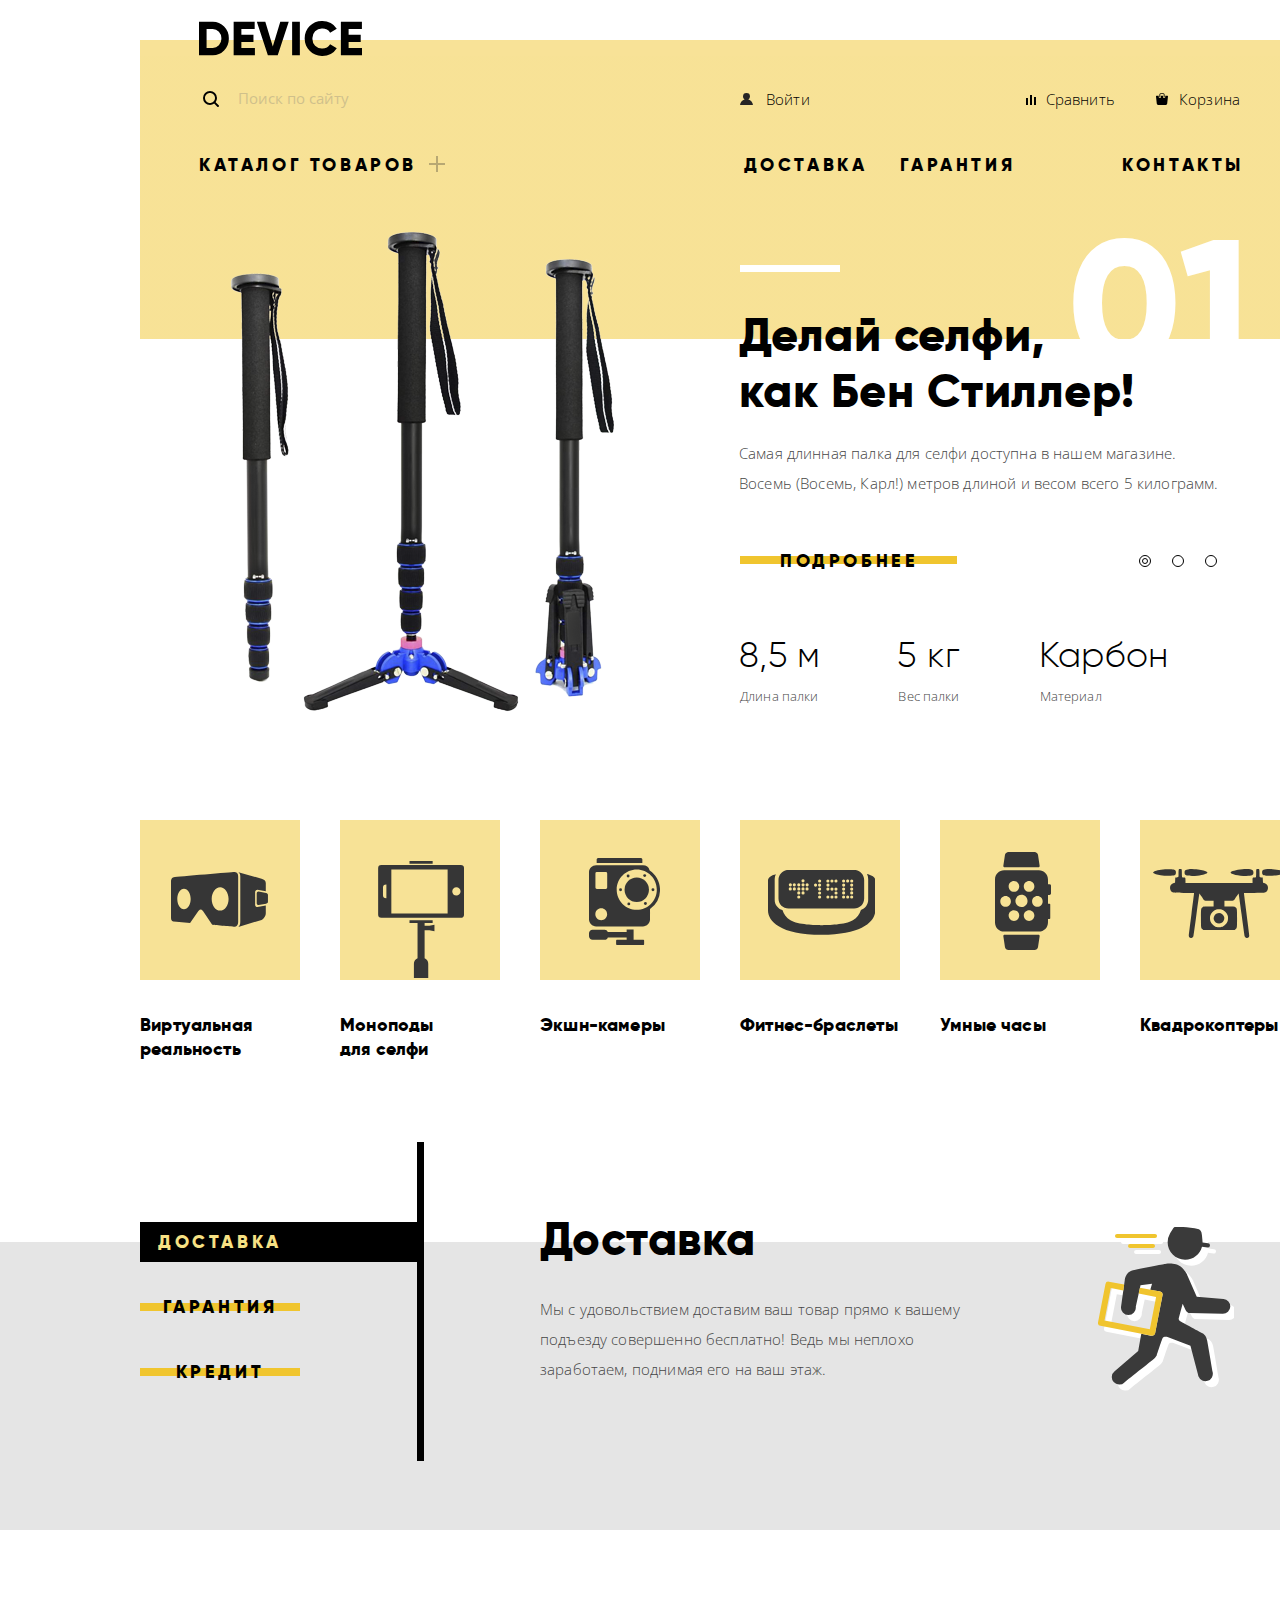
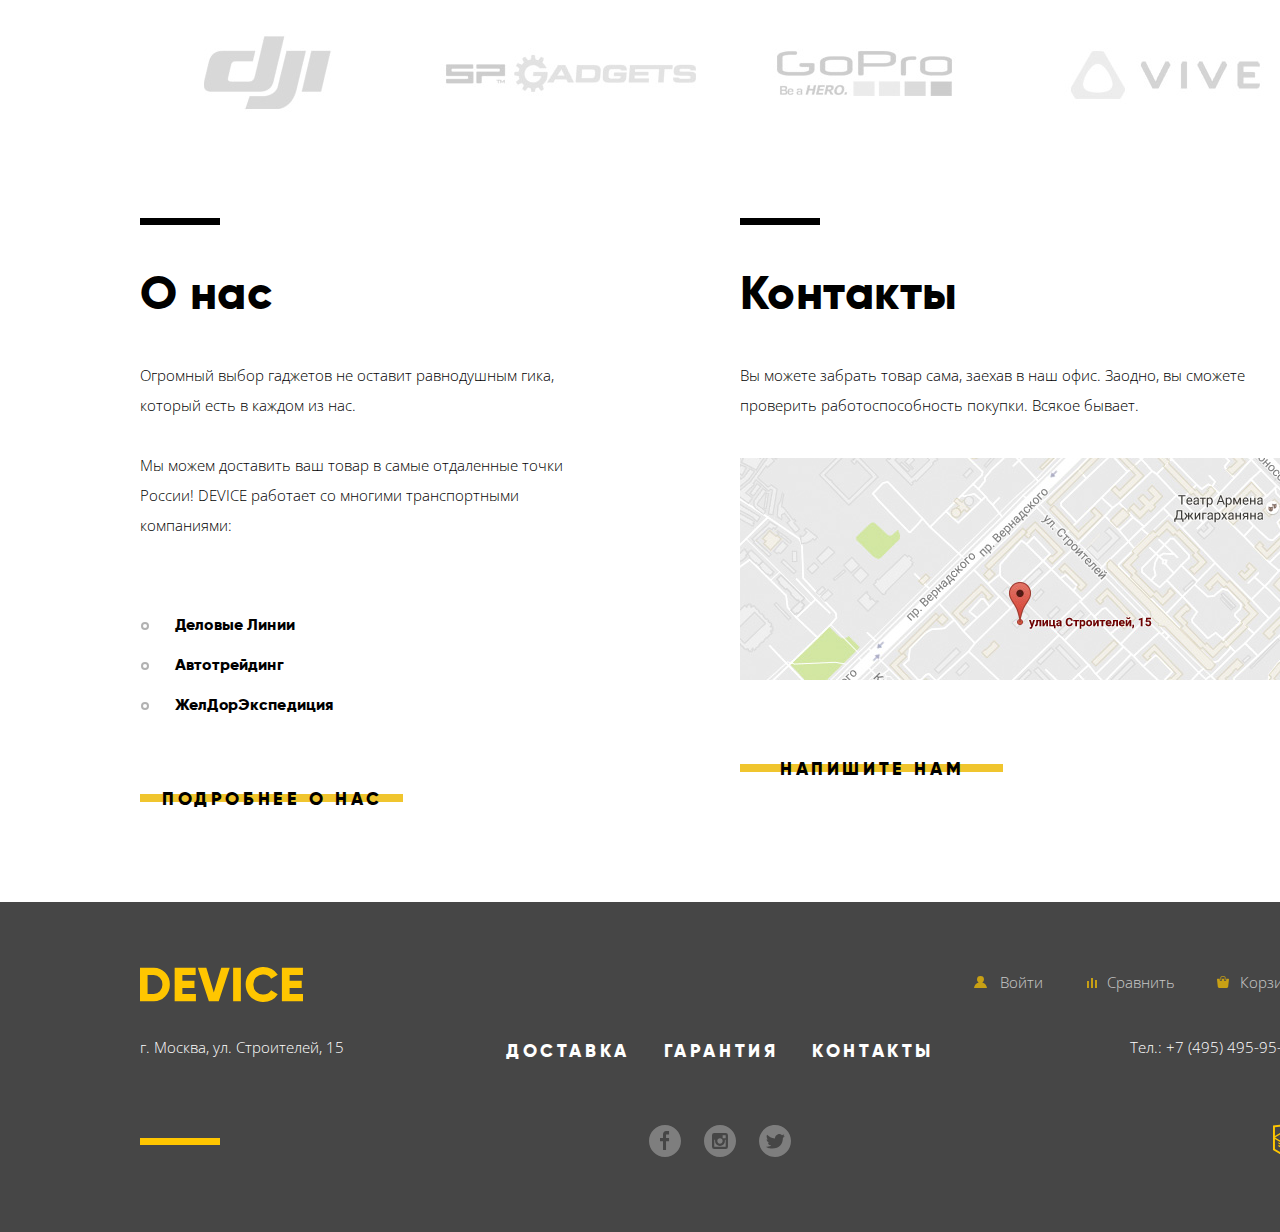
==== commit 758a0bc5: "Исправил замечания" ====
--- a/index.html
+++ b/index.html
@@ -5,7 +5,7 @@
   <title>HTML Academy: Девайс</title>
   <link href="https://fonts.googleapis.com/css?family=Open+Sans:300,400&display=swap&subset=cyrillic" rel="stylesheet">
   <link href="css/normalize.css" rel="stylesheet">
-  <link href="css/style.min.css" rel="stylesheet">
+  <link href="css/style.css" rel="stylesheet">
 </head>
 <body>
   <header class="container header">
@@ -73,9 +73,9 @@
       <input class="visually-hidden" type="radio" id="main-slider-products__slide--2" name="main-slider-products__toggle">
       <input class="visually-hidden" type="radio" id="main-slider-products__slide--3" name="main-slider-products__toggle">
       <div class="main-slider-products__slider-controls">
-        <label for="main-slider-products__slide--1">Первый</label>
-        <label for="main-slider-products__slide--2">Второй</label>
-        <label for="main-slider-products__slide--3">Третий</label>
+        <label for="main-slider-products__slide--1">Первый слайд</label>
+        <label for="main-slider-products__slide--2">Второй слайд</label>
+        <label for="main-slider-products__slide--3">Третий слайд</label>
       </div>
 
       <ul class="main-slider-products__list">
--- a/css/style.css
+++ b/css/style.css
@@ -0,0 +1,2066 @@
+@font-face {
+    font-family: "Gilroy";
+    font-weight: 800;
+    font-style: normal;
+    src:  url(../font/gilroy-extrabold-webfont.woff2) format("woff2"),
+          url(../font/gilroy-extrabold-webfont.woff) format("woff");
+}
+
+@font-face {
+    font-family: "Gilroy";
+    font-weight: 300;
+    font-style: normal;
+    src:  url(../font/gilroy-light-webfont.woff2) format("woff2"),
+          url(../font/gilroy-light-webfont.woff) format("woff");
+}
+
+html, body {
+    min-width: 1440px;
+}
+
+body {
+    position: relative;
+    margin: 0;
+    padding: 0;
+    letter-spacing: .15px;
+    color: #000;
+    background: linear-gradient(
+      #fff 40px,
+      rgba(240, 197, 46, .5) 40px,  rgba(240, 197, 46, .5) 339px,
+      #fff 339px);
+    background-repeat: no-repeat;
+    background-position: center top;
+    background-size: 1160px 339px;
+    font-family: "Open Sans", Arial, sans-serif;
+    font-size: 15px;
+    font-weight: 300;
+    line-height: 30px;
+}
+
+a {
+    text-decoration: none;
+}
+
+img {
+    max-width: 100%;
+    height: auto;
+}
+
+* {
+    margin: 0;
+    padding: 0;
+}
+
+.button {
+    position: relative;
+    z-index: 1;
+    display: inline-block;
+    margin-right: 16px;
+    padding-top: 8px;
+    padding-right: 39px;
+    padding-bottom: 6px;
+    padding-left: 40px;
+    text-align: center;
+    vertical-align: middle;
+    letter-spacing: 3.6px;
+    text-transform: uppercase;
+    color: #000;
+    border: 0;
+    background: 0 0;
+    font-family: "Gilroy", Arial, sans-serif;
+    font-size: 18px;
+    font-weight: 800;
+    line-height: 24px;
+}
+
+.button:active {
+    color: rgba(0, 0, 0, .3);
+}
+
+.button::before {
+    position: absolute;
+    z-index: -1;
+    top: 50%;
+    left: 0;
+    width: 100%;
+    height: 8px;
+    margin-top: -4px;
+    content: "";
+    background-color: #f0c52e;
+}
+
+.button:hover::before,
+.button:focus::before {
+    top: 0;
+    height: 100%;
+    margin-top: 0;
+    transition: all .3s linear;
+    background-color: #f0c52e;
+}
+
+.container {
+    width: 1160px;
+    margin: 0 auto;
+    padding: 0 10px;
+}
+
+.header {
+    margin-bottom: 34px;
+}
+
+.header__navigation {
+    position: relative;
+    display: flex;
+    flex-direction: column;
+    padding-top: 21px;
+    padding-right: 60px;
+    padding-left: 59px;
+}
+
+.header__navigation::after {
+    position: absolute;
+    z-index: -1;
+    top: 40px;
+    left: 0;
+    width: 100%;
+    height: 16px;
+    content: "";
+    background-color: #f8e297;
+}
+
+.header__logo {
+    width: 163px;
+    height: 35px;
+    margin-bottom: 18px;
+}
+
+.inner-page .header__logo:hover,
+.inner-page .header__logo:focus {
+    opacity: .6;
+}
+
+.inner-page .header__logo:active {
+    opacity: .3;
+}
+
+.header__second-line {
+    display: flex;
+    justify-content: space-between;
+    margin-bottom: 27px;
+}
+
+.header-search__form {
+    position: relative;
+    display: flex;
+    width: 441px;
+}
+
+.header-search__form::before {
+    position: absolute;
+    top: 50%;
+    left: 4px;
+    width: 16px;
+    height: 16px;
+    margin-top: -8px;
+    content: "";
+    background-image: url(../img/icon-search.svg);
+    background-repeat: no-repeat;
+    background-position: 0 0;
+}
+
+.header-search__input {
+    position: relative;
+    flex-grow: 1;
+    height: 46px;
+    padding-top: 1px;
+    padding-left: 39px;
+    opacity: .3;
+    border: 0;
+    background: 0 0;
+}
+
+.header-search__input:hover {
+    opacity: .6;
+}
+
+.header-search__input:focus {
+    opacity: 1;
+    border-bottom: 2px solid #000;
+}
+
+.header-search__input:focus ~ .header-search__button {
+    z-index: 0;
+    opacity: 1;
+}
+
+.header-search__button {
+    z-index: -1;
+    min-width: 85px;
+    min-height: 49px;
+    opacity: 0;
+    border: solid 2px #000;
+    background: 0 0;
+}
+
+.header-search__button:hover {
+    color: #fff;
+    background: #000;
+}
+
+.header-search__button:focus {
+    z-index: 0;
+    opacity: 1;
+    color: #fff;
+    background: #000;
+}
+
+.header-search__button:active {
+    color: rgba(255, 255, 255, .3);
+}
+
+.header-user-navigation__list,
+.header-site-navigation__list,
+.header-site-navigation__sub-list {
+    list-style: none;
+}
+
+.header-user-navigation__list a,
+.header-site-navigation__list a {
+    color: #000;
+}
+
+.header-user-navigation__list a:hover,
+.header-user-navigation__list a:focus,
+.header-site-navigation__list a:hover,
+.header-site-navigation__list a:focus {
+    opacity: .6;
+}
+
+.header-user-navigation__list a:active,
+.header-site-navigation__list a:active {
+    opacity: .3;
+}
+
+.header-site-navigation__sub-list .header-site-navigation__link--current,
+.header-site-navigation__sub-list .header-site-navigation__link--current:hover,
+.header-site-navigation__sub-list .header-site-navigation__link--current:focus,
+.header-site-navigation__sub-list .header-site-navigation__link--current:active {
+    opacity: 1;
+}
+
+.header-user-navigation__list {
+    display: flex;
+    align-items: center;
+    width: 500px;
+}
+
+.header-user-navigation__list li:nth-last-child(2) {
+    margin-right: 38px;
+    margin-left: auto;
+}
+
+.header-user-navigation__link--user {
+    position: relative;
+    margin-right: 19px;
+    padding-left: 26px;
+}
+
+.header-user-navigation__link--user::before {
+    position: absolute;
+    top: 50%;
+    left: 0;
+    width: 13px;
+    height: 12px;
+    margin-top: -6px;
+    content: "";
+    background-image: url(../img/icon-user.svg);
+    background-repeat: no-repeat;
+    background-position: 0 0;
+}
+
+.header-user-navigation__link--logout {
+    opacity: .3;
+}
+
+.header-user-navigation__link--compare {
+    position: relative;
+    padding-left: 23px;
+}
+
+.header-user-navigation__link--compare::before {
+    position: absolute;
+    top: 50%;
+    left: 3px;
+    width: 10px;
+    height: 10px;
+    margin-top: -4px;
+    content: "";
+    background-image: url(../img/icon-compare.svg);
+    background-repeat: no-repeat;
+    background-position: 0 0;
+}
+
+.header-user-navigation__link--cart {
+    position: relative;
+    padding-left: 26px;
+}
+
+.header-user-navigation__link--cart::before {
+    position: absolute;
+    top: 50%;
+    left: 3px;
+    width: 12px;
+    height: 12px;
+    margin-top: -6px;
+    content: "";
+    background-image: url(../img/icon-shopping-cart.svg);
+    background-repeat: no-repeat;
+    background-position: 0 0;
+}
+
+.header-site-navigation__list {
+    position: relative;
+    display: flex;
+    width: 1045px;
+}
+
+.header-site-navigation__list a {
+    letter-spacing: 3.6px;
+    text-transform: uppercase;
+    font-family: "Gilroy", Arial, sans-serif;
+    font-size: 18px;
+    font-weight: 800;
+    line-height: 24px;
+}
+
+.header-site-navigation__list > li:nth-child(1) {
+    margin-right: auto;
+}
+
+.header-site-navigation__link--catalog {
+    position: relative;
+    padding-right: 35px;
+}
+
+.header-site-navigation__link--catalog::after {
+    position: absolute;
+    top: 50%;
+    right: 7px;
+    width: 16px;
+    height: 16px;
+    margin-top: -9px;
+    content: "";
+    opacity: .3;
+    background-image: url(../img/icon-plus.svg);
+    background-repeat: no-repeat;
+    background-position: 0 0;
+}
+
+.header-site-navigation__list > li:nth-child(2) {
+    margin-right: 33px;
+}
+
+.header-site-navigation__list > li:nth-child(3) {
+    margin-right: 107px;
+}
+
+.header-site-navigation__list > li:hover .header-site-navigation__sub-list {
+    display: flex;
+}
+
+.header-site-navigation__sub-list {
+    position: absolute;
+    z-index: 100;
+    left: -59px;
+    display: none;
+    width: 1040px;
+    min-height: 139px;
+    margin-top: -1px;
+    padding-top: 21px;
+    padding-right: 60px;
+    padding-left: 60px;
+    background-color: #f7e296;
+}
+
+.header-site-navigation__sub-list a {
+    letter-spacing: .15px;
+    text-transform: none;
+    font-family: "Open Sans", Arial, sans-serif;
+    font-size: 15px;
+    font-weight: 300;
+    line-height: 30px;
+}
+
+.header-site-navigation__sub-list ul {
+    list-style: none;
+}
+
+.header-site-navigation__sub-list--column-1,
+.header-site-navigation__sub-list--column-2,
+.header-site-navigation__sub-list--column-3 {
+    min-width: 140px;
+    margin-right: 60px;
+}
+
+.header-site-navigation__sub-list--column-1 li,
+.header-site-navigation__sub-list--column-2 li,
+.header-site-navigation__sub-list--column-3 li {
+    margin-bottom: 6px;
+}
+
+.main__slider--products {
+    position: relative;
+    margin-bottom: 86px;
+}
+
+.main-slider-products__slider-controls {
+    position: absolute;
+    z-index: 20;
+    right: 87px;
+    bottom: 155px;
+    font-size: 0;
+}
+
+.main-slider-products__slider-controls label {
+    position: relative;
+    display: inline-block;
+    width: 12px;
+    height: 12px;
+    margin-left: 9px;
+    padding: 6px;
+    cursor: pointer;
+    vertical-align: top;
+    border-radius: 50%;
+}
+
+.main-slider-products__slider-controls label::after {
+    position: absolute;
+    z-index: 1;
+    top: 6px;
+    left: 6px;
+    width: 10px;
+    height: 10px;
+    content: "";
+    border: 1px solid #000;
+    border-radius: 50%;
+    background-color: transparent;
+}
+
+.main-slider-products__list {
+    list-style: none;
+}
+
+.main-slider-products__item {
+    display: none;
+    justify-content: space-between;
+    min-height: 520px;
+}
+
+#main-slider-products__slide--1:checked ~ .main-slider-products__list .main-slider-products__item:nth-child(1) {
+    display: flex;
+}
+
+#main-slider-products__slide--2:checked ~ .main-slider-products__list .main-slider-products__item:nth-child(2) {
+    display: flex;
+}
+
+#main-slider-products__slide--3:checked ~ .main-slider-products__list .main-slider-products__item:nth-child(3) {
+    display: flex;
+}
+
+#main-slider-products__slide--1:checked ~ .main-slider-products__slider-controls label:nth-child(1)::before,
+#main-slider-products__slide--2:checked ~ .main-slider-products__slider-controls label:nth-child(2)::before,
+#main-slider-products__slide--3:checked ~ .main-slider-products__slider-controls label:nth-child(3)::before {
+    position: absolute;
+    z-index: 2;
+    top: 50%;
+    left: 50%;
+    width: 4px;
+    height: 4px;
+    margin-top: -3px;
+    margin-left: -3px;
+    content: "";
+    border: 1px solid #000;
+    border-radius: 50%;
+}
+
+.main-slider-products__column--1 {
+    display: flex;
+    width: 564px;
+}
+
+.main-slider-products__column--1 > a {
+    display: flex;
+    flex-shrink: 0;
+    margin-right: auto;
+    margin-bottom: auto;
+    margin-left: auto;
+}
+
+.main-slider-products__item--selfie-8-meters .main-slider-products__image {
+    margin-top: 14px;
+}
+
+.main-slider-products__item--bracelets-48-hours .main-slider-products__image {
+    margin-top: 26px;
+}
+
+.main-slider-products__item--quadcopter-laser-50 .main-slider-products__image {
+    margin-top: 79px;
+}
+
+.main-slider-products__column--2 {
+    position: relative;
+    order: 2;
+    width: 501px;
+    margin-right: 60px;
+    padding-top: 93px;
+}
+
+.main-slider-products__column--2::before {
+    position: absolute;
+    top: 51px;
+    left: 1px;
+    width: 100px;
+    height: 7px;
+    content: "";
+    background: #fff;
+}
+
+.main-slider-products__column--2::after {
+    position: absolute;
+    top: 0;
+    right: -13px;
+    content: "01";
+    letter-spacing: 1.79px;
+    color: #fff;
+    font-family: "Gilroy", Arial, sans-serif;
+    font-size: 179px;
+    font-weight: 800;
+    line-height: 179px;
+}
+
+.main-slider-products__item--selfie-8-meters .main-slider-products__column--2::after {
+    content: "01";
+}
+
+.main-slider-products__item--bracelets-48-hours .main-slider-products__column--2::after {
+    content: "02";
+}
+
+.main-slider-products__item--quadcopter-laser-50 .main-slider-products__column--2::after {
+    content: "03";
+}
+
+.main-slider-products__column--2 h3 {
+    position: relative;
+    z-index: 2;
+    margin-bottom: 19px;
+    letter-spacing: .47px;
+    font-family: "Gilroy", Arial, sans-serif;
+    font-size: 47px;
+    font-weight: 800;
+    line-height: 56px;
+}
+
+.main-slider-products__column--2 p {
+    margin-bottom: 43px;
+    color: #464646;
+}
+
+.main-slider-products__item--selfie-8-meters p {
+    width: 481px;
+}
+
+.main-slider-products__item--bracelets-48-hours p {
+    width: 441px;
+}
+
+.main-slider-products__item--quadcopter-laser-50 p {
+    width: 451px;
+}
+
+.main-slider-products__column--2 .button {
+    max-width: 300px;
+    margin-bottom: 51px;
+    margin-left: 1px;
+}
+
+.main-slider-products__buttons--slider-controls {
+    margin-left: auto;
+}
+
+.main-slider-products__table {
+    display: flex;
+}
+
+.main-slider-products__table > div {
+    display: flex;
+    flex-direction: column-reverse;
+}
+
+.main-slider-products__table--row > div:first-child {
+    margin-right: 79px;
+    margin-left: 1px;
+    letter-spacing: .13px;
+    color: #464646;
+    font-size: 13px;
+    line-height: 20px;
+}
+
+.main-slider-products__table--row > div:last-child {
+    margin-bottom: 8px;
+    letter-spacing: .36px;
+    font-family: "Gilroy", Arial, sans-serif;
+    font-size: 36px;
+    font-weight: 300;
+    line-height: 48px;
+}
+
+.main-popular__line {
+    margin-bottom: 81px;
+}
+
+.main-popular__list {
+    display: flex;
+    justify-content: space-between;
+    width: 100%;
+    list-style: none;
+}
+
+.main-popular__item {
+    width: 160px;
+}
+
+.main-popular__line h3 {
+    letter-spacing: .18px;
+    color: #000;
+    font-family: "Gilroy", Arial, sans-serif;
+    font-size: 18px;
+    font-weight: 800;
+    line-height: 24px;
+}
+
+.main-popular-item__background {
+    width: 160px;
+    height: 160px;
+    margin-bottom: 33px;
+    background-color: rgba(240, 197, 46, .5);
+}
+
+.main-popular__item:hover .main-popular-item__background {
+    background-color: #f0c52e;
+}
+
+.main-popular__item:active img,
+.main-popular__item:active h3 {
+    opacity: .3;
+}
+
+.main-popular-item__h3--width {
+    width: 100px;
+}
+
+.main-popular-item__image--virt-real {
+    margin-top: 52px;
+    margin-left: 31px;
+}
+
+.main-popular-item__image--monopods {
+    margin-top: 41px;
+    margin-left: 38px;
+}
+
+.main-popular-item__image--cameras {
+    margin-top: 38px;
+    margin-left: 49px;
+}
+
+.main-popular-item__image--bracelets {
+    margin-top: 50px;
+    margin-left: 28px;
+}
+
+.main-popular-item__image--smartwatch {
+    margin-top: 32px;
+    margin-left: 55px;
+}
+
+.main-popular-item__image--quadcopters {
+    margin-top: 49px;
+    margin-left: 13px;
+}
+
+.main__slider--services {
+    position: relative;
+    min-height: 388px;
+    margin-bottom: 94px;
+    background: linear-gradient(
+      transparent 100px,
+      #e5e5e5 100px);
+}
+
+.main__slider--services::after {
+    position: absolute;
+    top: 0;
+    left: calc(50% - 303px);
+    width: 7px;
+    height: calc(100% - 69px);
+    content: "";
+    background-color: #000;
+}
+
+.main-slider-services__container--flex {
+    display: flex;
+}
+
+.main-slider-services__slider-controls {
+    display: flex;
+    align-items: flex-start;
+    flex-direction: column;
+    min-width: 280px;
+    max-width: 280px;
+    margin-top: 80px;
+}
+
+.main-slider-services__slider-controls label {
+    position: relative;
+    z-index: 1;
+    min-width: 130px;
+    margin-bottom: 25px;
+    padding-top: 8px;
+    padding-right: 15px;
+    padding-bottom: 8px;
+    padding-left: 15px;
+    cursor: pointer;
+    text-align: center;
+    vertical-align: middle;
+    letter-spacing: 3.6px;
+    text-transform: uppercase;
+    color: #000;
+    border: 0;
+    background: 0 0;
+    font-family: "Gilroy", Arial, sans-serif;
+    font-size: 18px;
+    font-weight: 800;
+    line-height: 24px;
+}
+
+.main-slider-services__slider-controls label:active {
+    color: #f7e184;
+    background: #000;
+}
+
+.main-slider-services__slider-controls label:active::after {
+    position: absolute;
+    z-index: -1;
+    top: 0;
+    left: 0;
+    width: 280px;
+    height: 40px;
+    content: "";
+    background-color: #000;
+}
+
+.main-slider-services__slider-controls label::before {
+    position: absolute;
+    z-index: -1;
+    top: 50%;
+    left: 0;
+    width: 100%;
+    height: 8px;
+    margin-top: -4px;
+    content: "";
+    background-color: #f0c52e;
+}
+
+.main-slider-services__slider-controls label:hover::before,
+.main-slider-services__slider-controls label:focus::before {
+    top: 0;
+    height: 100%;
+    margin-top: 0;
+    transition: all .3s linear;
+    background-color: #f0c52e;
+}
+
+.main-slider-services__item {
+    display: none;
+}
+
+#main-slider-services__slide--1:checked ~ .main-slider-services__list .main-slider-services__item:nth-child(1) {
+    display: block;
+}
+
+#main-slider-services__slide--2:checked ~ .main-slider-services__list .main-slider-services__item:nth-child(2) {
+    display: block;
+}
+
+#main-slider-services__slide--3:checked ~ .main-slider-services__list .main-slider-services__item:nth-child(3) {
+    display: block;
+}
+
+#main-slider-services__slide--1:checked ~ .main-slider-services__slider-controls label:nth-child(1),
+#main-slider-services__slide--2:checked ~ .main-slider-services__slider-controls label:nth-child(2),
+#main-slider-services__slide--3:checked ~ .main-slider-services__slider-controls label:nth-child(3) {
+    color: #f7e184;
+    background: #000;
+}
+
+#main-slider-services__slide--1:checked ~ .main-slider-services__slider-controls label:nth-child(1)::after,
+#main-slider-services__slide--2:checked ~ .main-slider-services__slider-controls label:nth-child(2)::after,
+#main-slider-services__slide--3:checked ~ .main-slider-services__slider-controls label:nth-child(3)::after {
+    position: absolute;
+    z-index: -1;
+    top: 0;
+    left: 0;
+    width: 280px;
+    height: 40px;
+    content: "";
+    background-color: #000;
+}
+
+.main-slider-services__list {
+    margin-left: 120px;
+    list-style: none;
+}
+
+.main-slider-services__item {
+    min-height: 295px;
+    padding-top: 73px;
+    padding-right: 320px;
+    padding-bottom: 20px;
+}
+
+.main-slider-services__item--delivery {
+    background-image: url(../img/slider-services--delivery.svg);
+    background-repeat: no-repeat;
+    background-position: 558px 85px;
+}
+
+.main-slider-services__item--warranty {
+    background-image: url(../img/slider-services--warranty.svg);
+    background-repeat: no-repeat;
+    background-position: 543px 61px;
+}
+
+.main-slider-services__item--credit {
+    background-image: url(../img/slider-services--credit.svg);
+    background-repeat: no-repeat;
+    background-position: 534px 61px;
+}
+
+.main-slider-services__item h3 {
+    margin-bottom: 31px;
+    letter-spacing: .47px;
+    font-family: "Gilroy", Arial, sans-serif;
+    font-size: 47px;
+    font-weight: 800;
+    line-height: 48px;
+}
+
+.main-slider-services__item p {
+    color: #464646;
+}
+
+.main-partners__line {
+    display: flex;
+    align-items: center;
+    justify-content: space-between;
+    margin-bottom: 136px;
+}
+
+.main-partners__link {
+    width: 260px;
+    height: auto;
+    background-repeat: no-repeat;
+    background-position: 0 0;
+}
+
+.main-partners__link--dji {
+    background-image: url(../img/partners-dji-grey.jpg);
+}
+
+.main-partners__link--sp-gadgets {
+    background-image: url(../img/partners-sp-gadgets-grey.jpg);
+}
+
+.main-partners__link--gopro {
+    background-image: url(../img/partners-gopro-grey.jpg);
+}
+
+.main-partners__link--vive {
+    background-image: url(../img/partners-vive-grey.jpg);
+}
+
+.main-partners__link img {
+    -webkit-transition: all 1.5s;
+    -moz-transition: all 1.5s;
+    -o-transition: all 1.5s;
+    transition: all 1.5s;
+    opacity: 0;
+}
+
+.main-partners__link img:hover {
+    opacity: 1;
+}
+
+.main__info-line {
+    display: flex;
+    justify-content: space-between;
+}
+
+.main-about-us::before,
+.main-contacts::before {
+    position: absolute;
+    top: -51px;
+    left: 0;
+    width: 80px;
+    height: 7px;
+    content: "";
+    background: #000;
+}
+
+.main-about-us {
+    position: relative;
+    width: 474px;
+}
+
+.main-about-us h2,
+.main-contacts h2 {
+    margin-bottom: 43px;
+    letter-spacing: .47px;
+    font-family: "Gilroy", Arial, sans-serif;
+    font-size: 47px;
+    font-weight: 800;
+    line-height: 48px;
+}
+
+.main-about-us__text p,
+.main-contacts__text {
+    margin-bottom: 30px;
+    letter-spacing: normal;
+}
+
+.main-about-us__text {
+    margin-bottom: 65px;
+}
+
+.main-about-us__list--transport-company {
+    margin-bottom: 54px;
+    list-style: none;
+    font-family: "Gilroy", Arial, sans-serif;
+    font-size: 16px;
+    font-weight: 800;
+    line-height: 40px;
+}
+
+.main-about-us__list--transport-company li {
+    position: relative;
+    padding-left: 35px;
+}
+
+.main-about-us__list--transport-company li::before {
+    position: absolute;
+    top: 50%;
+    left: 3px;
+    width: 4px;
+    height: 4px;
+    margin-top: -1px;
+    content: "";
+    border-radius: 2px;
+    background: 0 0;
+    box-shadow: 0 0 0 2px rgba(0, 0, 0, .3);
+}
+
+.main-about-us .button {
+    padding-right: 20px;
+    padding-left: 22px;
+}
+
+.main-contacts {
+    position: relative;
+    width: 560px;
+}
+
+.main-contacts__map {
+    display: block;
+    margin-bottom: 60px;
+    padding-top: 8px;
+}
+
+.inner-page {
+    background-size: 1160px 226px;
+}
+
+.inner-page .header {
+    margin-bottom: 80px;
+}
+
+.page-title {
+    margin-bottom: 23px;
+    padding-top: 3px;
+    padding-left: 59px;
+    letter-spacing: .47px;
+    font-family: "Gilroy", Arial, sans-serif;
+    font-size: 47px;
+    font-weight: 800;
+    line-height: 48px;
+}
+
+.breadcrumbs__list {
+    display: flex;
+    margin-bottom: 46px;
+    padding-left: 60px;
+    list-style: none;
+    letter-spacing: .14px;
+    font-size: 14px;
+    line-height: 24px;
+}
+
+.breadcrumbs__list a {
+    opacity: .3;
+    color: #000;
+}
+
+.breadcrumbs__list a:hover,
+.breadcrumbs__list a:focus {
+    opacity: .6;
+}
+
+.breadcrumbs__list a:active {
+    opacity: .1;
+}
+
+.breadcrumbs__item {
+    position: relative;
+    margin-right: 37px;
+}
+
+.breadcrumbs__item::after {
+    position: absolute;
+    top: 50%;
+    right: -20px;
+    width: 4px;
+    height: 7px;
+    margin-top: -2px;
+    content: "";
+    background-image: url(../img/breadcrumbs__nav-arrow.svg);
+    background-repeat: no-repeat;
+    background-position: 0 0;
+}
+
+.breadcrumbs__item--current {
+    opacity: .3;
+    color: #000;
+}
+
+.sort__background {
+    background: linear-gradient(to right,
+      #d9d9d9 50%,
+      #ebebeb 50%);
+}
+
+.sort__flex-columns {
+    display: flex;
+    align-items: stretch;
+    justify-content: space-between;
+    padding-top: 23.5px;
+    padding-bottom: 23.5px;
+    vertical-align: middle;
+    background: linear-gradient(to right,
+      #d9d9d9 337px,
+      #ebebeb 337px);
+}
+
+.sort__flex-columns h3 {
+    letter-spacing: 3.2px;
+    text-transform: uppercase;
+    font-family: "Gilroy", Arial, sans-serif;
+    font-size: 16px;
+    font-weight: 800;
+    line-height: 24px;
+}
+
+.sort__column-1 {
+    display: flex;
+    align-items: center;
+    flex-wrap: wrap;
+    padding-left: 60px;
+}
+
+.sort__column-2 {
+    position: relative;
+    display: flex;
+    align-items: center;
+    flex-shrink: 0;
+    width: 759px;
+    padding-left: 74px;
+}
+
+.sort__list {
+    display: flex;
+    margin-top: -2px;
+    margin-right: auto;
+    margin-left: 55px;
+    list-style: none;
+    letter-spacing: normal;
+    font-family: "Open Sans", Arial, sans-serif;
+    font-size: 14px;
+    font-weight: 400;
+    line-height: 18px;
+}
+
+.sort__list li {
+    margin-right: 29px;
+}
+
+.sort__list a {
+    opacity: .3;
+    color: #000;
+}
+
+.sort__list a:hover,
+.sort__list a:focus {
+    opacity: .6;
+}
+
+.sort__list a:active {
+    opacity: 1;
+}
+
+.sort__link {
+    width: 11px;
+    height: 12px;
+    margin-left: 19px;
+    opacity: .2;
+    background-image: url(../img/icon-up-sort.svg);
+    background-repeat: no-repeat;
+    background-position: 0 0;
+}
+
+.sort__link:hover,
+.sort__link:focus {
+    opacity: .4;
+}
+
+.sort__link:active {
+    opacity: 1;
+}
+
+.sort__link--current {
+    background-image: url(../img/icon-down-sort.svg);
+}
+
+.sort__link--current,
+.sort__link--current:hover,
+.sort__link--current:focus {
+    opacity: 1;
+}
+
+.inner-page-columns__background {
+    background: linear-gradient(to right,
+      #ebebeb 50%,
+      #fff 50%);
+}
+
+.inner-page-columns__flex-columns {
+    display: flex;
+    justify-content: space-between;
+    padding-bottom: 76px;
+    background: linear-gradient(to right,
+      #ebebeb 337px,
+      #fff 337px);
+}
+
+.filters {
+    width: 202px;
+    margin-top: 69px;
+    margin-top: 38px;
+    margin-left: 59px;
+}
+
+.filters__form fieldset {
+    margin-top: 43px;
+    padding: 0;
+    padding-top: 18px;
+    border: 0;
+}
+
+.filters__form fieldset:nth-child(2) {
+    margin-top: 38px;
+}
+
+.filters__form legend::before {
+    position: absolute;
+    top: 0;
+    width: 201px;
+    height: 2px;
+    margin-top: -12px;
+    content: "";
+    background-color: #000;
+}
+
+.filters__form legend {
+    position: relative;
+    letter-spacing: .18px;
+    font-family: "Gilroy", Arial, sans-serif;
+    font-size: 18px;
+    font-weight: 800;
+    line-height: 24px;
+}
+
+.filters__controls--range {
+    position: relative;
+    margin-bottom: 9px;
+    padding-top: 17px;
+    padding-right: 2px;
+    padding-left: 5px;
+}
+
+.filters__controls--range .scale {
+    height: 2px;
+    background: #dbdbdb;
+}
+
+.filters__controls--range .bar {
+    width: 110px;
+    height: 2px;
+    background: #91c92f;
+}
+
+.filters__controls--range .toggle {
+    position: absolute;
+    top: 7px;
+    left: 0;
+    width: 20px;
+    height: 20px;
+    padding: 0;
+    cursor: pointer;
+    border: 8px solid #fff;
+    border-radius: 50%;
+    background-color: #ababab;
+    box-shadow: 0 2px 1px 0 #cfcfcf;
+}
+
+.filters__controls--range .toggle:active {
+    width: 22px;
+    height: 22px;
+    margin-top: -1px;
+    margin-left: -1px;
+    border: 9px solid #fff;
+}
+
+.filters__controls--range .toggle-min {
+    left: -5px;
+}
+
+.filters__controls--range .toggle-max {
+    left: 108px;
+}
+
+.filters__controls--price {
+    font-size: 0;
+}
+
+.filters__controls--price label {
+    display: inline-block;
+    vertical-align: top;
+    letter-spacing: normal;
+    color: rgba(0, 0, 0, .2);
+    font-family: "Gilroy", Arial, sans-serif;
+    font-size: 14px;
+    font-weight: 300;
+    line-height: 24px;
+}
+
+.filters__controls--price input {
+    width: 55px;
+    padding: 0;
+    letter-spacing: normal;
+    color: rgba(0, 0, 0, .2);
+    border: 0;
+    background: 0 0;
+    font-family: "Gilroy", Arial, sans-serif;
+    font-size: 14px;
+    font-weight: 300;
+    line-height: 24px;
+}
+
+.filters__controls--price .min-price {
+    margin-right: 17px;
+}
+
+.filters__form ul {
+    list-style: none;
+}
+
+.filters__list li {
+    position: relative;
+    padding-left: 39px;
+}
+
+.filters-item__label {
+    padding-right: 10px;
+    cursor: pointer;
+    letter-spacing: .14px;
+    font-family: "Open Sans", Arial, sans-serif;
+    font-size: 14px;
+    font-weight: 300;
+    line-height: 40px;
+}
+
+.filters__list input[type=checkbox] + .checkbox-indicator {
+    position: absolute;
+    top: 8px;
+    left: -1px;
+    width: 19px;
+    height: 19px;
+    cursor: pointer;
+    border: 2px solid #000;
+    border-radius: 2px;
+}
+
+.filters__list input[type=checkbox]:focus + .checkbox-indicator {
+    border-color: rgba(0, 0, 0, .6);
+    box-shadow: 0 0 0 5px #ebebeb, 0 0 0 7px #7caad6;
+}
+
+.filters__list input[type=checkbox]:hover + .checkbox-indicator,
+.filters__list input[type=checkbox] + .checkbox-indicator:hover {
+    border-color: rgba(0, 0, 0, .6);
+}
+
+.filters__list input[type=checkbox]:active + .checkbox-indicator {
+    border-color: #000;
+}
+
+.filters__list input[type=checkbox]:checked + .checkbox-indicator::before {
+    position: absolute;
+    z-index: 2;
+    top: 9px;
+    left: 2.5px;
+    width: 10.5px;
+    height: 3.5px;
+    content: "";
+    transform: rotate(45deg);
+    background-color: #000;
+}
+
+.filters__list input[type=checkbox]:checked:hover + .checkbox-indicator::before,
+.filters__list input[type=checkbox]:checked:focus + .checkbox-indicator::before {
+    background-color: #666;
+}
+
+.filters__list input[type=checkbox]:checked:active + .checkbox-indicator::before {
+    background-color: #000;
+}
+
+.filters__list input[type=checkbox]:checked + .checkbox-indicator::after {
+    position: absolute;
+    z-index: 1;
+    top: 5.5px;
+    left: 7.1px;
+    width: 18px;
+    height: 3.5px;
+    content: "";
+    transform: rotate(-45deg);
+    background-color: #000;
+    box-shadow: -1px 0 0 2px #ebebeb;
+}
+
+.filters__list input[type=checkbox]:checked:hover + .checkbox-indicator::after,
+.filters__list input[type=checkbox]:checked:focus + .checkbox-indicator::after {
+    background-color: #666;
+}
+
+.filters__list input[type=checkbox]:checked:active + .checkbox-indicator::after {
+    background-color: #000;
+}
+
+.filters__list input[type=radio] + .radio-indicator {
+    position: absolute;
+    top: 6px;
+    left: -1px;
+    width: 17px;
+    height: 17px;
+    cursor: pointer;
+    border: 4px solid #000;
+    border-radius: 50%;
+}
+
+.filters__list input[type=radio]:focus + .radio-indicator {
+    border-color: rgba(0, 0, 0, .6);
+    box-shadow: 0 0 0 4px #ebebeb, 0 0 0 6px #7caad6;
+}
+
+.filters__list input[type=radio]:hover + .radio-indicator,
+.filters__list input[type=radio] + .radio-indicator:hover {
+    border-color: rgba(0, 0, 0, .6);
+}
+
+.filters__list input[type=radio]:active + .radio-indicator {
+    border-color: #000;
+}
+
+.filters__list input[type=radio]:checked + .radio-indicator::after {
+    position: absolute;
+    z-index: 1;
+    top: 50%;
+    left: 50%;
+    width: 9px;
+    height: 9px;
+    margin-top: -4.5px;
+    margin-left: -4.5px;
+    content: "";
+    border-radius: 50%;
+    background-color: #000;
+}
+
+.filters__list input[type=radio]:checked:hover + .radio-indicator::after,
+.filters__list input[type=radio]:checked:focus + .radio-indicator::after {
+    background-color: rgba(0, 0, 0, .6);
+}
+
+.filters__list input[type=radio]:checked:active + .radio-indicator::after {
+    background-color: #000;
+}
+
+.filters__form input:disabled + .checkbox-indicator,
+.filters__form input:disabled + .radio-indicator {
+    opacity: .25;
+}
+
+.filters__form input:disabled ~ .filters-item-label__container--disabled-color {
+    color: #a6a6a6;
+}
+
+.filters__form .button {
+    max-width: 200px;
+    margin-top: 32px;
+    margin-left: -1px;
+}
+
+.catalog {
+    width: 759px;
+    padding-top: 69px;
+    padding-left: 74px;
+}
+
+.catalog__list {
+    display: flex;
+    flex-wrap: wrap;
+    justify-content: space-between;
+    list-style: none;
+}
+
+.catalog__item {
+    position: relative;
+    display: flex;
+    flex-direction: column;
+    width: 360px;
+    margin-bottom: 46px;
+}
+
+.catalog__item h3 {
+    letter-spacing: .18px;
+    color: #000;
+    font-family: "Gilroy", Arial, sans-serif;
+    font-size: 18px;
+    font-weight: 800;
+    line-height: 24px;
+}
+
+.catalog__item a {
+    color: #000;
+}
+
+.catalog__item p {
+    letter-spacing: .16px;
+    color: #464646;
+    font-family: "Gilroy", Arial, sans-serif;
+    font-size: 16px;
+    font-weight: 300;
+    line-height: 24px;
+}
+
+.catalog__item-image {
+    position: relative;
+    margin-bottom: 23px;
+}
+
+.catalog-item__actions {
+    position: absolute;
+    z-index: 10;
+    top: 0;
+    left: 0;
+    display: none;
+    align-items: center;
+    flex-direction: column;
+    width: 320px;
+    min-height: 235px;
+    padding: 20px;
+    padding-top: 125px;
+    background-color: rgba(238, 238, 238, .7);
+}
+
+.catalog__item:hover .catalog-item__actions {
+    display: flex;
+}
+
+.catalog-item__actions .button {
+    margin: 0;
+    margin-top: 50px;
+    margin-bottom: 8px;
+}
+
+.catalog-item-actions__button--bookmark {
+    text-align: center;
+    vertical-align: middle;
+    letter-spacing: .13;
+    color: rgba(0, 0, 0, .5);
+    border: 0;
+    background: 0 0;
+    font-family: "Open Sans", Arial, sans-serif;
+    font-size: 13px;
+    font-weight: 300;
+    line-height: 36px;
+}
+
+.catalog-item-actions__button--bookmark:hover,
+.catalog-item-actions__button--bookmark:focus {
+    color: #000;
+}
+
+.catalog-item-actions__button--add-to-compare:active {
+    color: rgba(0, 0, 0, .2);
+}
+
+.catalog__flag--new::after {
+    position: absolute;
+    top: 30px;
+    right: 28px;
+    width: 57px;
+    height: 41px;
+    padding-top: 16px;
+    content: "new";
+    text-align: center;
+    letter-spacing: .7px;
+    text-transform: uppercase;
+    color: rgba(0, 0, 0, .2);
+    border-radius: 28.5px;
+    background: 0 0;
+    box-shadow: 0 0 0 2px rgba(0, 0, 0, .1);
+    font-family: "Gilroy", Arial, sans-serif;
+    font-size: 14px;
+    font-weight: 800;
+    line-height: 24px;
+}
+
+.catalog__item--text {
+    display: flex;
+    justify-content: space-between;
+    order: 2;
+    margin-left: -2px;
+}
+
+.catalog__item--text > div {
+    flex-shrink: 0;
+    padding-left: 10px;
+}
+
+.pagination__list {
+    display: flex;
+    justify-content: space-between;
+    width: 100%;
+    margin-top: -11px;
+    list-style: none;
+    background-color: #ebebeb;
+    letter-spacing: 3.2px;
+    text-transform: uppercase;
+    font-family: "Gilroy", Arial, sans-serif;
+    font-size: 16px;
+    font-weight: 800;
+    line-height: 24px;
+
+}
+
+.pagination-numbers__list {
+    display: flex;
+    margin-top: 20px;
+    list-style: none;
+}
+
+.pagination-numbers__list--current,
+.pagination-numbers__list a {
+    display: block;
+    margin-right: 8px;
+    margin-left: 9px;
+    padding: 5px;
+}
+
+.pagination-numbers__list a {
+    opacity: .3;
+    color: #000;
+}
+
+.pagination-numbers__list a:hover,
+.pagination-numbers__list a:focus {
+    opacity: .6;
+}
+
+.pagination-numbers__list a:active {
+    opacity: 1;
+}
+
+.pagination__button {
+    display: block;
+    flex-shrink: 0;
+    width: 107px;
+    padding-top: 23px;
+    padding-right: 10px;
+    padding-bottom: 23px;
+    padding-left: 10px;
+    color: #000;
+}
+
+.pagination__button--back {
+    padding-left: 29px;
+}
+
+.pagination__button--forward {
+    padding-right: 27px;
+    text-align: right;
+}
+
+.pagination__button:hover,
+.pagination__button:focus {
+    background-color: #d9d9d9;
+}
+
+.pagination__button:active {
+    color: rgba(0, 0, 0, .3);
+}
+
+.footer-container {
+    margin-top: 85px;
+    padding-top: 65px;
+    padding-bottom: 66px;
+    background-color: #464646;
+}
+
+.inner-page .footer-container {
+    margin-top: 0;
+}
+
+.footer__first-line {
+    display: flex;
+    justify-content: space-between;
+    margin-bottom: 30px;
+}
+
+.footer__logo {
+    width: 163px;
+    height: 35px;
+}
+
+.inner-page .footer__logo:hover,
+.inner-page .footer__logo:focus {
+    opacity: .6;
+}
+
+.inner-page .footer__logo:active {
+    opacity: .3;
+}
+
+.footer-user-navigation__list,
+.footer-site-navigation__list,
+.footer-social__list {
+    list-style: none;
+}
+
+.footer-user-navigation__list a {
+    letter-spacing: normal;
+    opacity: .7;
+    color: #fff;
+}
+
+.footer-user-navigation__list a:hover,
+.footer-user-navigation__list a:focus {
+    opacity: 1;
+}
+
+.footer-user-navigation__list a:active {
+    opacity: .3;
+}
+
+.footer-user-navigation__list {
+    display: flex;
+    justify-content: flex-end;
+}
+
+.footer-user-navigation__link--user {
+    position: relative;
+    margin-right: 19px;
+    padding-left: 26px;
+}
+
+.footer-user-navigation__link--user::before {
+    position: absolute;
+    top: 50%;
+    left: 0;
+    width: 13px;
+    height: 12px;
+    margin-top: -6px;
+    content: "";
+    background-image: url(../img/icon-footer-user.svg);
+    background-repeat: no-repeat;
+    background-position: 0 0;
+}
+
+.footer-user-navigation__list .footer-user-navigation__link--logout {
+    margin-right: 19px;
+    opacity: .3;
+}
+
+.footer-user-navigation__link--compare {
+    position: relative;
+    margin-right: 39px;
+    margin-left: 22px;
+    padding-left: 23px;
+}
+
+.footer-user-navigation__link--compare::before {
+    position: absolute;
+    top: 50%;
+    left: 3px;
+    width: 10px;
+    height: 10px;
+    margin-top: -4px;
+    content: "";
+    background-image: url(../img/icon-footer-compare.svg);
+    background-repeat: no-repeat;
+    background-position: 0 0;
+}
+
+.footer-user-navigation__link--cart {
+    position: relative;
+    padding-left: 26px;
+}
+
+.footer-user-navigation__link--cart::before {
+    position: absolute;
+    top: 50%;
+    left: 3px;
+    width: 12px;
+    height: 12px;
+    margin-top: -6px;
+    content: "";
+    background-image: url(../img/icon-footer-shopping-cart.svg);
+    background-repeat: no-repeat;
+    background-position: 0 0;
+}
+
+.footer__second-line {
+    display: flex;
+    justify-content: space-between;
+    margin-bottom: 58px;
+}
+
+.footer__second-line p,
+.footer__link--tel-number {
+    width: 300px;
+    letter-spacing: normal;
+    color: #fff;
+    font-family: "Open Sans", Arial, sans-serif;
+    font-size: 15px;
+    font-weight: 300;
+    line-height: 30px;
+}
+
+.footer__link--tel-number {
+    text-align: right;
+}
+
+.footer-site-navigation__list {
+    display: flex;
+    justify-content: space-between;
+    width: 428px;
+    padding-top: 4px;
+}
+
+.footer-site-navigation__list a {
+    letter-spacing: 3.6px;
+    text-transform: uppercase;
+    color: #fff;
+    font-family: "Gilroy", Arial, sans-serif;
+    font-size: 18px;
+    font-weight: 800;
+    line-height: 24px;
+}
+
+.footer-site-navigation__list a:hover,
+.footer-site-navigation__list a:focus,
+.footer__link--tel-number:hover,
+.footer__link--tel-number:focus {
+    opacity: .6;
+}
+
+.footer-site-navigation__list a:active,
+.footer__link--tel-number:active {
+    opacity: .3;
+}
+
+.footer__third-line {
+    position: relative;
+    display: flex;
+}
+
+.footer__third-line::before {
+    position: absolute;
+    top: 50%;
+    left: 0;
+    width: 80px;
+    height: 7px;
+    margin-top: -7px;
+    content: "";
+    background-color: #ffc600;
+}
+
+.footer-social__list {
+    display: flex;
+    margin-top: 1px;
+    margin-right: auto;
+    margin-left: auto;
+    padding-left: 27px;
+    text-align: center;
+}
+
+.footer-social__list li {
+    margin-right: 11.5px;
+    margin-left: 11.5px;
+}
+
+.footer-social__list a {
+    opacity: .3;
+    color: #fff;
+}
+
+.footer-social__list a:hover,
+.footer-social__list a:focus {
+    opacity: .6;
+}
+
+.footer-social__list a:active {
+    opacity: .1;
+}
+
+.footer-site-maker__logo {
+    width: 27px;
+    height: 35px;
+}
+
+.footer-site-maker__logo:hover,
+.footer-site-maker__logo:focus {
+    opacity: .6;
+}
+
+.footer-site-maker__logo:active {
+    opacity: .3;
+}
+
+.modal {
+    position: fixed;
+    z-index: 200;
+    top: 50%;
+    left: 50%;
+    display: none;
+    width: 960px;
+    margin-top: -300px;
+    margin-left: -480px;
+    opacity: 1;
+    background-color: #fff;
+    box-shadow: 0 10px 20px 0 rgba(4, 6, 6, .2);
+}
+
+.modal--message {
+    min-height: 553px;
+}
+
+.modal-message__form {
+    display: flex;
+    flex-wrap: wrap;
+    justify-content: space-between;
+    padding-top: 78px;
+    padding-right: 100px;
+    padding-left: 100px;
+}
+
+.modal-message__item {
+    display: flex;
+    flex-direction: column;
+}
+
+.modal-message__item label {
+    margin-bottom: 7px;
+    letter-spacing: normal;
+    font-family: "Gilroy", Arial, sans-serif;
+    font-size: 18px;
+    font-weight: 800;
+    line-height: 24px;
+}
+
+.modal-message-item__input,
+.modal-message-item__textarea {
+    width: 320px;
+    margin-bottom: 4px;
+    padding-top: 14px;
+    padding-right: 20px;
+    padding-bottom: 17px;
+    padding-left: 20px;
+    letter-spacing: normal;
+    color: rgba(70, 70, 70, .4);
+    border: 0;
+    background-color: #f2f2f2;
+    font-family: "Open Sans", Arial, sans-serif;
+    font-size: 14px;
+    font-weight: 400;
+    line-height: 18px;
+}
+
+.modal-message-item__textarea {
+    width: 720px;
+    height: 125px;
+    resize: none;
+}
+
+.modal-message-item__input:hover,
+.modal-message-item__textarea:hover {
+    background-color: #eaeaea;
+}
+
+.modal-message-item__input:focus,
+.modal-message-item__textarea:focus {
+    padding-top: 11px;
+    padding-right: 17px;
+    padding-bottom: 14px;
+    padding-left: 17px;
+    color: #464646;
+    border: solid 3px rgba(240, 197, 46, .5);
+    background-color: #fff;
+}
+
+.modal-message__button-container {
+    width: 760px;
+    margin-top: 22px;
+}
+
+.modal--map {
+    height: 559px;
+}
+
+.modal--map iframe {
+    border: 0;
+}
+
+.modal--map img {
+    position: absolute;
+    z-index: -1;
+    top: 0;
+    left: 0;
+}
+
+.modal-close__button {
+    position: absolute;
+    top: 22px;
+    right: 22px;
+    width: 55px;
+    height: 55px;
+    margin: 0;
+    padding: 0;
+    opacity: .5;
+    border: 0;
+    background: 0 0;
+    background-image: url(../img/modal-close.svg);
+    background-repeat: no-repeat;
+    background-position: 0 0;
+}
+
+.modal-close__button:hover,
+.modal-close__button:focus {
+    opacity: 1;
+}
+
+.modal-close__button:active {
+    opacity: .3;
+}
+
+.overlay {
+    position: absolute;
+    z-index: 40;
+    top: 0;
+    left: 0;
+    display: none;
+    width: 100%;
+    height: 100%;
+    background-color: rgba(255, 255, 255, .8);
+}
+
+.modal-show {
+    display: block;
+    animation: bounce .6s;
+}
+
+.modal-error {
+    animation: shake .6s;
+}
+
+.modal-message__item--error {
+    background-color: #f6dada;
+}
+
+.visually-hidden:not(:focus):not(:active),
+input[type=checkbox].visually-hidden,
+input[type=radio].visually-hidden {
+    position: absolute;
+    overflow: hidden;
+    clip: rect(0 0 0 0);
+    width: 1px;
+    height: 1px;
+    margin: -1px;
+    padding: 0;
+    white-space: nowrap;
+    border: 0;
+    clip-path: inset(100%);
+}
+
+@keyframes bounce {
+    0% {
+        transform: translateX(-2000px)
+    }
+
+    70% {
+        transform: translateX(30px)
+    }
+
+    90% {
+        transform: translateX(-10px)
+    }
+
+    to {
+        transform: translateX(0)
+    }
+}
+
+@keyframes shake {
+    0%, to {
+        transform: translateX(0)
+    }
+
+    10%, 30%, 50%, 70%, 90% {
+        transform: translateX(-10px)
+    }
+
+    20%, 40%, 60%, 80% {
+        transform: translateX(10px)
+    }
+}
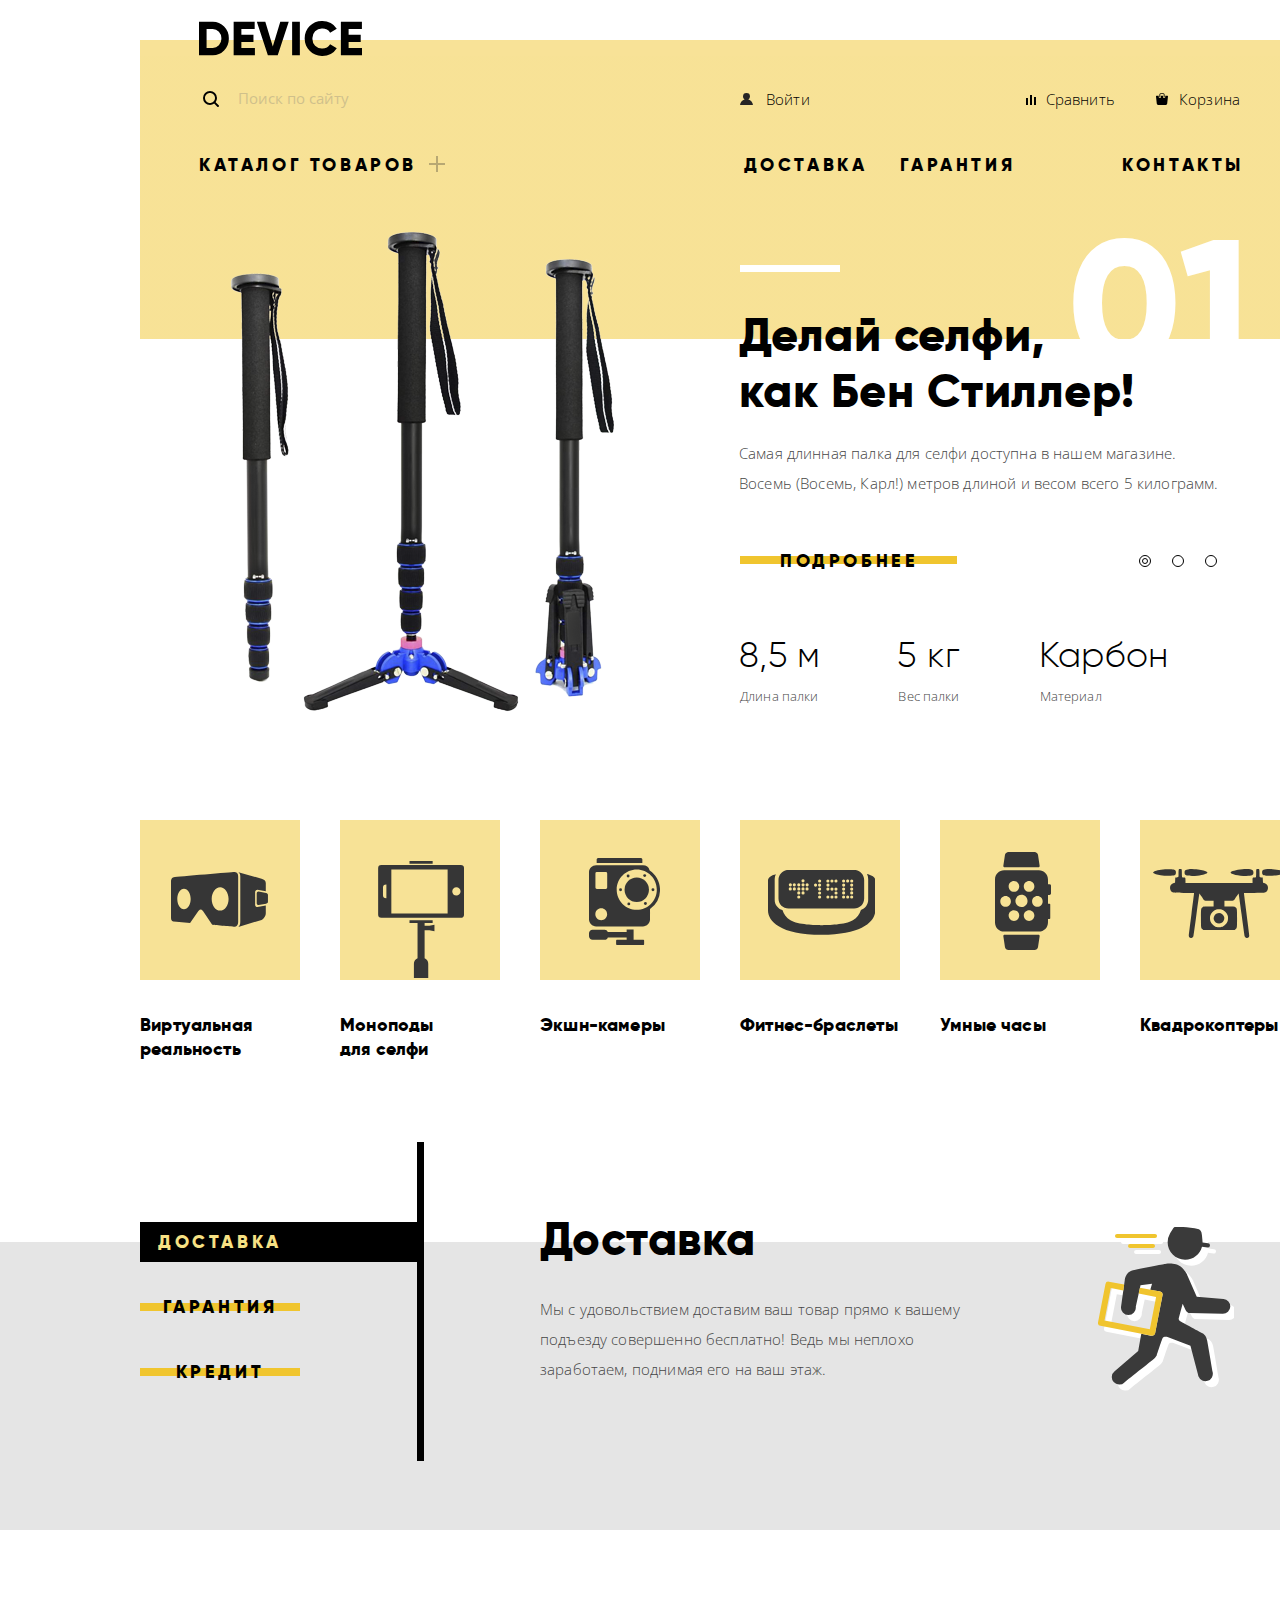
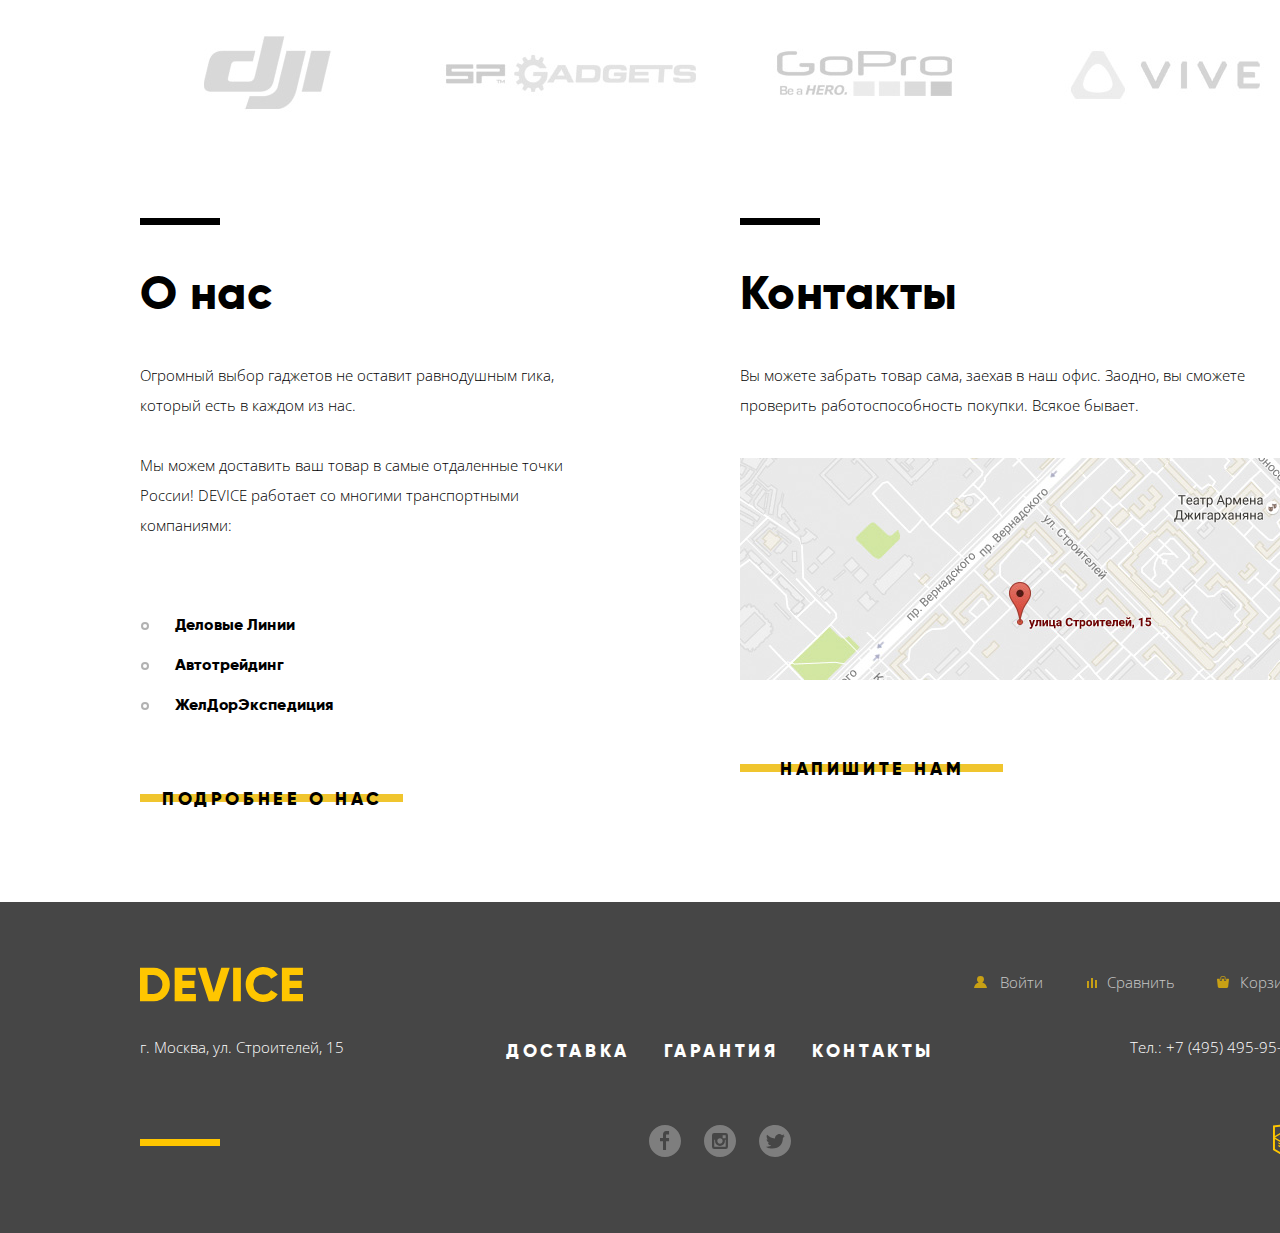
==== commit bd4206ea: "Файлы min.css и min.js" ====
--- a/index.html
+++ b/index.html
@@ -5,7 +5,7 @@
   <title>HTML Academy: Девайс</title>
   <link href="https://fonts.googleapis.com/css?family=Open+Sans:300,400&display=swap&subset=cyrillic" rel="stylesheet">
   <link href="css/normalize.css" rel="stylesheet">
-  <link href="css/style.css" rel="stylesheet">
+  <link href="css/style.min.css" rel="stylesheet">
 </head>
 <body>
   <header class="container header">
--- a/css/style.min.css
+++ b/css/style.min.css
@@ -0,0 +1 @@
+@keyframes bounce{0%{transform:translateX(-2000px)}70%{transform:translateX(30px)}90%{transform:translateX(-10px)}to{transform:translateX(0)}}@keyframes shake{0%,to{transform:translateX(0)}10%,30%,50%,70%,90%{transform:translateX(-10px)}20%,40%,60%,80%{transform:translateX(10px)}}@font-face{font-family:"Gilroy";font-weight:800;font-style:normal;src:url(../font/gilroy-extrabold-webfont.woff2) format("woff2"),url(../font/gilroy-extrabold-webfont.woff) format("woff")}@font-face{font-family:"Gilroy";font-weight:300;font-style:normal;src:url(../font/gilroy-light-webfont.woff2) format("woff2"),url(../font/gilroy-light-webfont.woff) format("woff")}body,html{min-width:1440px}.button,body{position:relative;color:#000}body{background:linear-gradient(#fff 40px,rgba(240,197,46,.5) 40px,rgba(240,197,46,.5) 339px,#fff 339px);background-repeat:no-repeat;background-position:center top;background-size:1160px 339px;letter-spacing:.15px;font-family:"Open Sans",Arial,sans-serif;font-size:15px;font-weight:300;line-height:30px}a{text-decoration:none}img{max-width:100%;height:auto}*,body{margin:0;padding:0}.button{z-index:1;display:inline-block;margin-right:16px;padding:8px 39px 6px 40px;text-align:center;vertical-align:middle;letter-spacing:3.6px;text-transform:uppercase;border:0;background:0 0;font-family:"Gilroy",Arial,sans-serif;font-size:18px;font-weight:800;line-height:24px}.button:active{color:rgba(0,0,0,.3)}.button::before{position:absolute;z-index:-1;top:50%;left:0;width:100%;height:8px;margin-top:-4px;content:"";background-color:#f0c52e}.button:focus::before,.button:hover::before{top:0;height:100%;margin-top:0;transition:all .3s linear;background-color:#f0c52e}.container{width:1160px;margin:0 auto;padding:0 10px}.header{margin-bottom:34px}.header__navigation{position:relative;display:flex;flex-direction:column;padding-top:21px;padding-right:60px;padding-left:59px}.header__navigation::after{position:absolute;z-index:-1;top:40px;left:0;width:100%;height:16px;content:"";background-color:#f8e297}.header__logo{width:163px;min-height:35px;margin-bottom:9px}.header-site-navigation__list a:focus,.header-site-navigation__list a:hover,.header-user-navigation__list a:focus,.header-user-navigation__list a:hover,.inner-page .header__logo:focus,.inner-page .header__logo:hover{opacity:.6}.header-site-navigation__list a:active,.header-user-navigation__list a:active,.inner-page .header__logo:active{opacity:.3}.header__second-line{display:flex;justify-content:space-between;margin-bottom:27px}.header-search__form{position:relative;display:flex;width:441px}.header-search__form::before{position:absolute;top:50%;left:4px;width:16px;height:16px;margin-top:-8px;content:"";background-image:url(../img/icon-search.svg);background-repeat:no-repeat;background-position:0 0}.header-search__input{position:relative;flex-grow:1;height:46px;padding-top:1px;padding-left:39px;opacity:.3;border:0;background:0 0}.header-search__input:hover{opacity:.6}.header-search__input:focus{opacity:1;border-bottom:2px solid #000}.header-search__input:focus~.header-search__button{z-index:0;opacity:1}.header-search__button{z-index:-1;min-width:85px;min-height:49px;opacity:0;border:solid 2px #000;background:0 0}.header-search__button:hover{color:#fff;background:#000}.header-search__button:focus{z-index:0;opacity:1;color:#fff;background:#000}.header-search__button:active{color:rgba(255,255,255,.3)}.header-site-navigation__list,.header-site-navigation__sub-list,.header-site-navigation__sub-list ul,.header-user-navigation__list{list-style:none}.header-site-navigation__list a,.header-user-navigation__list a{color:#000}.header-site-navigation__sub-list .header-site-navigation__link--current,.header-site-navigation__sub-list .header-site-navigation__link--current:active,.header-site-navigation__sub-list .header-site-navigation__link--current:focus,.header-site-navigation__sub-list .header-site-navigation__link--current:hover{opacity:1}.header-user-navigation__list{display:flex;align-items:center;width:500px}.header-user-navigation__list li:nth-last-child(2){margin-right:38px;margin-left:auto}.header-user-navigation__link--user{position:relative;margin-right:19px;padding-left:26px}.header-user-navigation__link--user::before{position:absolute;top:50%;left:0;width:13px;height:12px;margin-top:-6px;content:"";background-image:url(../img/icon-user.svg);background-repeat:no-repeat;background-position:0 0}.header-user-navigation__link--logout,.main-popular__item:active h3,.main-popular__item:active img{opacity:.3}.header-user-navigation__link--compare{position:relative;padding-left:23px}.header-user-navigation__link--cart::before,.header-user-navigation__link--compare::before{position:absolute;top:50%;left:3px;width:10px;height:10px;margin-top:-4px;content:"";background-image:url(../img/icon-compare.svg);background-repeat:no-repeat;background-position:0 0}.header-user-navigation__link--cart{position:relative;padding-left:26px}.header-user-navigation__link--cart::before{width:12px;height:12px;margin-top:-6px;background-image:url(../img/icon-shopping-cart.svg)}.header-site-navigation__list{position:relative;display:flex;width:1045px}.header-site-navigation__list a{letter-spacing:3.6px;text-transform:uppercase;font-family:"Gilroy",Arial,sans-serif;font-size:18px;font-weight:800;line-height:24px}.header-site-navigation__list>li:nth-child(1){margin-right:auto}.header-site-navigation__link--catalog{position:relative;padding-right:35px}.header-site-navigation__link--catalog::after{position:absolute;top:50%;right:7px;width:16px;height:16px;margin-top:-9px;content:"";opacity:.3;background-image:url(../img/icon-plus.svg);background-repeat:no-repeat;background-position:0 0}.header-site-navigation__list>li:nth-child(2){margin-right:33px}.header-site-navigation__list>li:nth-child(3){margin-right:107px}.header-site-navigation__list>li:hover .header-site-navigation__sub-list{display:flex}.header-site-navigation__sub-list{position:absolute;z-index:100;left:-59px;display:none;width:1040px;min-height:139px;margin-top:-1px;padding-top:21px;padding-right:60px;padding-left:60px;background-color:#f7e296}.header-site-navigation__sub-list a{letter-spacing:.15px;text-transform:none;font-family:"Open Sans",Arial,sans-serif;font-size:15px;font-weight:300;line-height:30px}.header-site-navigation__sub-list--column-1,.header-site-navigation__sub-list--column-2,.header-site-navigation__sub-list--column-3{min-width:140px;margin-right:60px}.header-site-navigation__sub-list--column-1 li,.header-site-navigation__sub-list--column-2 li,.header-site-navigation__sub-list--column-3 li{margin-bottom:6px}.main__slider--products{position:relative;margin-bottom:86px}.main-slider-products__slider-controls{position:absolute;z-index:20;right:87px;bottom:155px;font-size:0}.main-slider-products__slider-controls label{position:relative;display:inline-block;width:12px;height:12px;margin-left:9px;padding:6px;cursor:pointer;vertical-align:top;border-radius:50%}.main-slider-products__slider-controls label::after{position:absolute;z-index:1;top:6px;left:6px;width:10px;height:10px;content:"";border:1px solid #000;border-radius:50%;background-color:transparent}.filters__form ul,.main-slider-products__list{list-style:none}.main-slider-products__item{display:none;justify-content:space-between;min-height:520px}#main-slider-products__slide--1:checked~.main-slider-products__list .main-slider-products__item:nth-child(1),#main-slider-products__slide--2:checked~.main-slider-products__list .main-slider-products__item:nth-child(2),#main-slider-products__slide--3:checked~.main-slider-products__list .main-slider-products__item:nth-child(3){display:flex}#main-slider-products__slide--1:checked~.main-slider-products__slider-controls label:nth-child(1)::before,#main-slider-products__slide--2:checked~.main-slider-products__slider-controls label:nth-child(2)::before,#main-slider-products__slide--3:checked~.main-slider-products__slider-controls label:nth-child(3)::before{position:absolute;z-index:2;top:50%;left:50%;width:4px;height:4px;margin-top:-3px;margin-left:-3px;content:"";border:1px solid #000;border-radius:50%}.main-slider-products__column--1{display:flex;width:564px}.main-slider-products__column--1>a{display:flex;flex-shrink:0;margin-right:auto;margin-bottom:auto;margin-left:auto}.main-slider-products__item--selfie-8-meters .main-slider-products__image{margin-top:14px}.main-slider-products__item--bracelets-48-hours .main-slider-products__image{margin-top:26px}.main-slider-products__item--quadcopter-laser-50 .main-slider-products__image{margin-top:79px}.main-slider-products__column--2{position:relative;order:2;width:501px;margin-right:60px;padding-top:93px}.main-slider-products__column--2::before{position:absolute;top:51px;left:1px;width:100px;height:7px;content:"";background:#fff}.main-slider-products__column--2::after{position:absolute;top:0;right:-13px;content:"01";letter-spacing:1.79px;color:#fff;font-family:"Gilroy",Arial,sans-serif;font-size:179px;font-weight:800;line-height:179px}.main-slider-products__item--selfie-8-meters .main-slider-products__column--2::after{content:"01"}.main-slider-products__item--bracelets-48-hours .main-slider-products__column--2::after{content:"02"}.main-slider-products__item--quadcopter-laser-50 .main-slider-products__column--2::after{content:"03"}.main-slider-products__column--2 h3{position:relative;z-index:2;margin-bottom:19px;letter-spacing:.47px;font-family:"Gilroy",Arial,sans-serif;font-size:47px;font-weight:800;line-height:56px}.main-slider-products__column--2 p{margin-bottom:43px;color:#464646}.main-slider-products__item--selfie-8-meters p{width:481px}.main-slider-products__item--bracelets-48-hours p{width:441px}.main-slider-products__item--quadcopter-laser-50 p{width:451px}.main-slider-products__column--2 .button{max-width:300px;margin-bottom:51px;margin-left:1px}.main-slider-products__buttons--slider-controls{margin-left:auto}.main-slider-products__table{display:flex}.main-slider-products__table>div{display:flex;flex-direction:column-reverse}.main-slider-products__table--row>div:first-child{margin-right:79px;margin-left:1px;letter-spacing:.13px;color:#464646;font-size:13px;line-height:20px}.main-slider-products__table--row>div:last-child{margin-bottom:8px;letter-spacing:.36px;font-family:"Gilroy",Arial,sans-serif;font-size:36px;font-weight:300;line-height:48px}.main-popular__line{margin-bottom:81px}.main-popular__list{display:flex;justify-content:space-between;width:100%;list-style:none}.main-popular__item{width:160px}.main-popular__line h3,.main-slider-services__slider-controls label{letter-spacing:.18px;color:#000;font-family:"Gilroy",Arial,sans-serif;font-size:18px;font-weight:800;line-height:24px}.main-popular-item__background{display:flex;align-items:flex-start;width:160px;min-height:160px;margin-bottom:33px;background-color:rgba(240,197,46,.5)}.main-popular__item:hover .main-popular-item__background{background-color:#f0c52e}.main-popular-item__h3--width{width:100px}.main-popular-item__image--virt-real{margin-top:52px;margin-left:31px}.main-popular-item__image--monopods{margin-top:41px;margin-left:38px}.main-popular-item__image--cameras{margin-top:38px;margin-left:49px}.main-popular-item__image--bracelets{margin-top:50px;margin-left:28px}.main-popular-item__image--smartwatch{margin-top:32px;margin-left:55px}.main-popular-item__image--quadcopters{margin-top:49px;margin-left:13px}.main__slider--services{position:relative;min-height:388px;margin-bottom:94px;background:linear-gradient(transparent 100px,#e5e5e5 100px)}.main__slider--services::after{position:absolute;top:0;left:calc(50% - 303px);width:7px;height:calc(100% - 69px);content:"";background-color:#000}.main-slider-services__container--flex{display:flex}.main-slider-services__slider-controls{display:flex;align-items:flex-start;flex-direction:column;min-width:280px;max-width:280px;margin-top:80px}.main-slider-services__slider-controls label{position:relative;z-index:1;min-width:130px;margin-bottom:25px;padding:8px 15px;cursor:pointer;text-align:center;vertical-align:middle;letter-spacing:3.6px;text-transform:uppercase;border:0;background:0 0}.main-slider-services__slider-controls label:active{color:#f7e184;background:#000}.main-slider-services__slider-controls label:active::after{position:absolute;z-index:-1;top:0;left:0;width:280px;height:40px;content:"";background-color:#000}.main-slider-services__slider-controls label::before{position:absolute;z-index:-1;top:50%;left:0;width:100%;height:8px;margin-top:-4px;content:"";background-color:#f0c52e}.main-slider-services__slider-controls label:focus::before,.main-slider-services__slider-controls label:hover::before{top:0;height:100%;margin-top:0;transition:all .3s linear;background-color:#f0c52e}.main-slider-services__item{display:none}#main-slider-services__slide--1:checked~.main-slider-services__list .main-slider-services__item:nth-child(1),#main-slider-services__slide--2:checked~.main-slider-services__list .main-slider-services__item:nth-child(2),#main-slider-services__slide--3:checked~.main-slider-services__list .main-slider-services__item:nth-child(3){display:block}#main-slider-services__slide--1:checked~.main-slider-services__slider-controls label:nth-child(1),#main-slider-services__slide--2:checked~.main-slider-services__slider-controls label:nth-child(2),#main-slider-services__slide--3:checked~.main-slider-services__slider-controls label:nth-child(3){color:#f7e184;background:#000}#main-slider-services__slide--1:checked~.main-slider-services__slider-controls label:nth-child(1)::after,#main-slider-services__slide--2:checked~.main-slider-services__slider-controls label:nth-child(2)::after,#main-slider-services__slide--3:checked~.main-slider-services__slider-controls label:nth-child(3)::after{position:absolute;z-index:-1;top:0;left:0;width:280px;height:40px;content:"";background-color:#000}.main-slider-services__list{margin-left:120px;list-style:none}.main-slider-services__item{min-height:295px;padding-top:73px;padding-right:320px;padding-bottom:20px}.main-slider-services__item--delivery{background-image:url(../img/slider-services--delivery.svg);background-repeat:no-repeat;background-position:558px 85px}.main-slider-services__item--warranty{background-image:url(../img/slider-services--warranty.svg);background-repeat:no-repeat;background-position:543px 61px}.main-slider-services__item--credit{background-image:url(../img/slider-services--credit.svg);background-repeat:no-repeat;background-position:534px 61px}.main-about-us h2,.main-contacts h2,.main-slider-services__item h3{margin-bottom:31px;letter-spacing:.47px;font-family:"Gilroy",Arial,sans-serif;font-size:47px;font-weight:800;line-height:48px}.main-slider-services__item p{color:#464646}.main-partners__line{display:flex;align-items:center;justify-content:space-between;margin-bottom:136px}.main-partners__link{width:260px;height:auto;background-repeat:no-repeat;background-position:0 0}.main-partners__link--dji{background-image:url(../img/partners-dji-grey.jpg)}.main-partners__link--sp-gadgets{background-image:url(../img/partners-sp-gadgets-grey.jpg)}.main-partners__link--gopro{background-image:url(../img/partners-gopro-grey.jpg)}.main-partners__link--vive{background-image:url(../img/partners-vive-grey.jpg)}.main-partners__link img{-webkit-transition:all 1.5s;-moz-transition:all 1.5s;-o-transition:all 1.5s;transition:all 1.5s;opacity:0}.main-partners__link img:hover{opacity:1}.main__info-line{display:flex;justify-content:space-between}.main-about-us::before,.main-contacts::before{position:absolute;top:-51px;left:0;width:80px;height:7px;content:"";background:#000}.main-about-us{position:relative;width:474px}.main-about-us h2,.main-contacts h2{margin-bottom:43px}.main-about-us__text p,.main-contacts__text{margin-bottom:30px;letter-spacing:normal}.main-about-us__text{margin-bottom:65px}.main-about-us__list--transport-company{margin-bottom:54px;list-style:none;font-family:"Gilroy",Arial,sans-serif;font-size:16px;font-weight:800;line-height:40px}.main-about-us__list--transport-company li{position:relative;padding-left:35px}.main-about-us__list--transport-company li::before{position:absolute;top:50%;left:3px;width:4px;height:4px;margin-top:-1px;content:"";border-radius:2px;background:0 0;box-shadow:0 0 0 2px rgba(0,0,0,.3)}.main-about-us .button{padding-right:20px;padding-left:22px}.main-contacts{position:relative;width:560px}.main-contacts__map{display:block;margin-bottom:60px;padding-top:8px}.inner-page{background-size:1160px 226px}.inner-page .header{margin-bottom:80px}.page-title{margin-bottom:23px;padding-top:3px;padding-left:59px;letter-spacing:.47px;font-family:"Gilroy",Arial,sans-serif;font-size:47px;font-weight:800;line-height:48px}.breadcrumbs__list{display:flex;margin-bottom:46px;padding-left:60px;list-style:none;letter-spacing:.14px;font-size:14px;line-height:24px}.breadcrumbs__list a{opacity:.3;color:#000}.breadcrumbs__list a:focus,.breadcrumbs__list a:hover{opacity:.6}.breadcrumbs__list a:active{opacity:.1}.breadcrumbs__item{position:relative;margin-right:37px}.breadcrumbs__item::after{position:absolute;top:50%;right:-20px;width:4px;height:7px;margin-top:-2px;content:"";background-image:url(../img/breadcrumbs__nav-arrow.svg);background-repeat:no-repeat;background-position:0 0}.breadcrumbs__item--current,.sort__list a{opacity:.3;color:#000}.sort__background{background:linear-gradient(to right,#d9d9d9 50%,#ebebeb 50%)}.sort__flex-columns{display:flex;align-items:stretch;justify-content:space-between;padding-top:23.5px;padding-bottom:23.5px;vertical-align:middle;background:linear-gradient(to right,#d9d9d9 337px,#ebebeb 337px)}.sort__flex-columns h3{letter-spacing:3.2px;text-transform:uppercase;font-family:"Gilroy",Arial,sans-serif;font-size:16px;font-weight:800;line-height:24px}.sort__column-1{display:flex;align-items:center;flex-wrap:wrap;padding-left:60px}.sort__column-2{position:relative;display:flex;align-items:center;flex-shrink:0;width:759px;padding-left:74px}.sort__list{display:flex;margin-top:-2px;margin-right:auto;margin-left:55px;list-style:none;letter-spacing:normal;font-family:"Open Sans",Arial,sans-serif;font-size:14px;font-weight:400;line-height:18px}.sort__list li{margin-right:29px}.sort__list a:focus,.sort__list a:hover{opacity:.6}.sort__list a:active{opacity:1}.sort__link{width:11px;height:12px;margin-left:19px;opacity:.2;background-image:url(../img/icon-up-sort.svg);background-repeat:no-repeat;background-position:0 0}.sort__link:focus,.sort__link:hover{opacity:.4}.sort__link:active{opacity:1}.sort__link--current{background-image:url(../img/icon-down-sort.svg)}.sort__link--current,.sort__link--current:focus,.sort__link--current:hover{opacity:1}.inner-page-columns__background{background:linear-gradient(to right,#ebebeb 50%,#fff 50%)}.inner-page-columns__flex-columns{display:flex;justify-content:space-between;padding-bottom:76px;background:linear-gradient(to right,#ebebeb 337px,#fff 337px)}.filters{width:202px;margin-top:38px;margin-left:59px}.filters__form fieldset{margin-top:43px;padding:18px 0 0;border:0}.filters__form fieldset:nth-child(2){margin-top:38px}.filters__form legend::before{position:absolute;top:0;width:201px;height:2px;margin-top:-12px;content:"";background-color:#000}.filters__form legend{position:relative;letter-spacing:.18px;font-family:"Gilroy",Arial,sans-serif;font-size:18px;font-weight:800;line-height:24px}.filters__controls--range{position:relative;margin-bottom:9px;padding-top:17px;padding-right:2px;padding-left:5px}.filters__controls--range .scale{height:2px;background:#dbdbdb}.filters__controls--range .bar{width:110px;height:2px;background:#91c92f}.filters__controls--range .toggle{position:absolute;top:7px;left:0;width:20px;height:20px;padding:0;cursor:pointer;border:8px solid #fff;border-radius:50%;background-color:#ababab;box-shadow:0 2px 1px 0 #cfcfcf}.filters__controls--range .toggle:active{width:22px;height:22px;margin-top:-1px;margin-left:-1px;border:9px solid #fff}.filters__controls--range .toggle-min{left:-5px}.filters__controls--range .toggle-max{left:108px}.filters__controls--price{font-size:0}.filters__controls--price input,.filters__controls--price label{letter-spacing:normal;color:rgba(0,0,0,.2);font-family:"Gilroy",Arial,sans-serif;font-size:14px;font-weight:300;line-height:24px}.filters__controls--price label{display:inline-block;vertical-align:top}.filters__controls--price input{width:55px;padding:0;border:0;background:0 0}.filters__controls--price .min-price{margin-right:17px}.filters__list li{position:relative;padding-left:39px}.filters-item__label{padding-right:10px;cursor:pointer;letter-spacing:.14px;font-family:"Open Sans",Arial,sans-serif;font-size:14px;font-weight:300;line-height:40px}.filters__list input[type=checkbox]+.checkbox-indicator{position:absolute;top:8px;left:-1px;width:19px;height:19px;cursor:pointer;border:2px solid #000;border-radius:2px}.filters__list input[type=checkbox]:focus+.checkbox-indicator{border-color:rgba(0,0,0,.6);box-shadow:0 0 0 5px #ebebeb,0 0 0 7px #7caad6}.filters__list input[type=checkbox]+.checkbox-indicator:hover,.filters__list input[type=checkbox]:hover+.checkbox-indicator{border-color:rgba(0,0,0,.6)}.filters__list input[type=checkbox]:active+.checkbox-indicator{border-color:#000}.filters__list input[type=checkbox]:checked+.checkbox-indicator::before{position:absolute;z-index:2;top:9px;left:2.5px;width:10.5px;height:3.5px;content:"";transform:rotate(45deg);background-color:#000}.filters__list input[type=checkbox]:checked:focus+.checkbox-indicator::before,.filters__list input[type=checkbox]:checked:hover+.checkbox-indicator::before{background-color:#666}.filters__list input[type=checkbox]:checked:active+.checkbox-indicator::before{background-color:#000}.filters__list input[type=checkbox]:checked+.checkbox-indicator::after{position:absolute;z-index:1;top:5.5px;left:7.1px;width:18px;height:3.5px;content:"";transform:rotate(-45deg);background-color:#000;box-shadow:-1px 0 0 2px #ebebeb}.filters__list input[type=checkbox]:checked:focus+.checkbox-indicator::after,.filters__list input[type=checkbox]:checked:hover+.checkbox-indicator::after{background-color:#666}.filters__list input[type=checkbox]:checked:active+.checkbox-indicator::after{background-color:#000}.filters__list input[type=radio]+.radio-indicator{position:absolute;top:6px;left:-1px;width:17px;height:17px;cursor:pointer;border:4px solid #000;border-radius:50%}.filters__list input[type=radio]:focus+.radio-indicator{border-color:rgba(0,0,0,.6);box-shadow:0 0 0 4px #ebebeb,0 0 0 6px #7caad6}.filters__list input[type=radio]+.radio-indicator:hover,.filters__list input[type=radio]:hover+.radio-indicator{border-color:rgba(0,0,0,.6)}.filters__list input[type=radio]:active+.radio-indicator{border-color:#000}.filters__list input[type=radio]:checked+.radio-indicator::after{position:absolute;z-index:1;top:50%;left:50%;width:9px;height:9px;margin-top:-4.5px;margin-left:-4.5px;content:"";border-radius:50%;background-color:#000}.filters__list input[type=radio]:checked:focus+.radio-indicator::after,.filters__list input[type=radio]:checked:hover+.radio-indicator::after{background-color:rgba(0,0,0,.6)}.filters__list input[type=radio]:checked:active+.radio-indicator::after{background-color:#000}.filters__form input:disabled+.checkbox-indicator,.filters__form input:disabled+.radio-indicator{opacity:.25}.filters__form input:disabled~.filters-item-label__container--disabled-color{color:#a6a6a6}.filters__form .button{max-width:200px;margin-top:32px;margin-left:-1px}.catalog{width:759px;padding-top:69px;padding-left:74px}.catalog__list{display:flex;flex-wrap:wrap;justify-content:space-between;list-style:none}.catalog__item{position:relative;display:flex;flex-direction:column;width:360px;margin-bottom:46px}.catalog__item h3,.catalog__item p{letter-spacing:.18px;color:#000;font-family:"Gilroy",Arial,sans-serif;font-size:18px;font-weight:800;line-height:24px}.catalog__item a{color:#000}.catalog__item p{letter-spacing:.16px;color:#464646;font-size:16px;font-weight:300}.catalog__item-image{position:relative;margin-bottom:23px}.catalog-item__actions{position:absolute;z-index:10;top:0;left:0;display:none;align-items:center;flex-direction:column;width:320px;min-height:235px;padding:125px 20px 20px;background-color:rgba(238,238,238,.7)}.catalog__item:hover .catalog-item__actions{display:flex}.catalog-item__actions .button{margin:50px 0 8px}.catalog-item-actions__button--bookmark{text-align:center;vertical-align:middle;letter-spacing:.13;color:rgba(0,0,0,.5);border:0;background:0 0;font-family:"Open Sans",Arial,sans-serif;font-size:13px;font-weight:300;line-height:36px}.catalog-item-actions__button--bookmark:focus,.catalog-item-actions__button--bookmark:hover{color:#000}.catalog-item-actions__button--add-to-compare:active{color:rgba(0,0,0,.2)}.catalog__flag--new::after{position:absolute;top:30px;right:28px;width:57px;height:41px;padding-top:16px;content:"new";text-align:center;letter-spacing:.7px;text-transform:uppercase;color:rgba(0,0,0,.2);border-radius:28.5px;background:0 0;box-shadow:0 0 0 2px rgba(0,0,0,.1);font-family:"Gilroy",Arial,sans-serif;font-size:14px;font-weight:800;line-height:24px}.catalog__item--text,.pagination__list{display:flex;justify-content:space-between}.catalog__item--text{order:2;margin-left:-2px}.catalog__item--text>div{flex-shrink:0;padding-left:10px}.pagination__list{width:100%;margin-top:-11px;list-style:none;background-color:#ebebeb;letter-spacing:3.2px;text-transform:uppercase;font-family:"Gilroy",Arial,sans-serif;font-size:16px;font-weight:800;line-height:24px}.pagination-numbers__list{display:flex;margin-top:20px;list-style:none}.pagination-numbers__list a,.pagination-numbers__list--current{display:block;margin-right:8px;margin-left:9px;padding:5px}.pagination-numbers__list a{opacity:.3;color:#000}.inner-page .footer__logo:focus,.inner-page .footer__logo:hover,.pagination-numbers__list a:focus,.pagination-numbers__list a:hover{opacity:.6}.pagination-numbers__list a:active{opacity:1}.pagination__button{display:block;flex-shrink:0;width:107px;padding:23px 10px;color:#000}.pagination__button--back{padding-left:29px}.pagination__button--forward{padding-right:27px;text-align:right}.pagination__button:focus,.pagination__button:hover{background-color:#d9d9d9}.pagination__button:active{color:rgba(0,0,0,.3)}.footer-container{margin-top:85px;padding-top:65px;padding-bottom:66px;background-color:#464646}.inner-page .footer-container{margin-top:0}.footer__first-line{display:flex;justify-content:space-between;margin-bottom:21px}.footer__logo{width:163px;min-height:35px}.inner-page .footer__logo:active{opacity:.3}.footer-site-navigation__list,.footer-social__list,.footer-user-navigation__list{list-style:none}.footer-user-navigation__list a{letter-spacing:normal;opacity:.7;color:#fff}.footer-user-navigation__list a:focus,.footer-user-navigation__list a:hover{opacity:1}.footer-user-navigation__list a:active{opacity:.3}.footer-user-navigation__list{display:flex;justify-content:flex-end}.footer-user-navigation__link--user{position:relative;margin-right:19px;padding-left:26px}.footer-user-navigation__link--user::before{position:absolute;top:50%;left:0;width:13px;height:12px;margin-top:-6px;content:"";background-image:url(../img/icon-footer-user.svg);background-repeat:no-repeat;background-position:0 0}.footer-user-navigation__list .footer-user-navigation__link--logout{margin-right:19px;opacity:.3}.footer-user-navigation__link--compare{position:relative;margin-right:39px;margin-left:22px;padding-left:23px}.footer-user-navigation__link--cart::before,.footer-user-navigation__link--compare::before{position:absolute;top:50%;left:3px;width:10px;height:10px;margin-top:-4px;content:"";background-image:url(../img/icon-footer-compare.svg);background-repeat:no-repeat;background-position:0 0}.footer-user-navigation__link--cart{position:relative;padding-left:26px}.footer-user-navigation__link--cart::before{width:12px;height:12px;margin-top:-6px;background-image:url(../img/icon-footer-shopping-cart.svg)}.footer__second-line{display:flex;justify-content:space-between;margin-bottom:58px}.footer__link--tel-number,.footer__second-line p{width:300px;letter-spacing:normal;color:#fff;font-family:"Open Sans",Arial,sans-serif;font-size:15px;font-weight:300;line-height:30px}.footer__link--tel-number{text-align:right}.footer-site-navigation__list{display:flex;justify-content:space-between;width:428px;padding-top:4px}.footer-site-navigation__list a{letter-spacing:3.6px;text-transform:uppercase;color:#fff;font-family:"Gilroy",Arial,sans-serif;font-size:18px;font-weight:800;line-height:24px}.footer-site-navigation__list a:focus,.footer-site-navigation__list a:hover,.footer__link--tel-number:focus,.footer__link--tel-number:hover{opacity:.6}.footer-site-navigation__list a:active,.footer__link--tel-number:active{opacity:.3}.footer__third-line{position:relative;display:flex}.footer__third-line::before{position:absolute;top:50%;left:0;width:80px;height:7px;margin-top:-7px;content:"";background-color:#ffc600}.footer-social__list{display:flex;margin-top:1px;margin-right:auto;margin-left:auto;padding-left:27px;text-align:center}.footer-social__list li{margin-right:11.5px;margin-left:11.5px}.footer-social__list a{opacity:.3;color:#fff}.footer-site-maker__logo:focus,.footer-site-maker__logo:hover,.footer-social__list a:focus,.footer-social__list a:hover{opacity:.6}.footer-social__list a:active{opacity:.1}.footer-site-maker__logo{width:27px;min-height:35px}.footer-site-maker__logo:active{opacity:.3}.modal{position:fixed;z-index:200;top:50%;left:50%;display:none;width:960px;margin-top:-300px;margin-left:-480px;opacity:1;background-color:#fff;box-shadow:0 10px 20px 0 rgba(4,6,6,.2)}.modal--message{min-height:553px}.modal-message__form{display:flex;flex-wrap:wrap;justify-content:space-between;padding-top:92px;padding-right:100px;padding-left:100px}.modal-message__item{display:flex;flex-direction:column;padding-bottom:31px}.modal-message__item label{margin-bottom:7px;letter-spacing:normal;font-family:"Gilroy",Arial,sans-serif;font-size:18px;font-weight:800;line-height:24px}.modal-message-item__input,.modal-message-item__textarea{width:320px;margin-bottom:4px;padding:14px 20px 17px;letter-spacing:normal;color:rgba(70,70,70,.4);border:0;background-color:#f2f2f2;font-family:"Open Sans",Arial,sans-serif;font-size:14px;font-weight:400;line-height:18px}.modal-message-item__textarea{width:720px;height:125px;resize:none}.modal-message-item__input:hover,.modal-message-item__textarea:hover{background-color:#eaeaea}.modal-message-item__input:focus,.modal-message-item__textarea:focus{padding:11px 17px 14px;color:#464646;border:solid 3px rgba(240,197,46,.5);background-color:#fff}.modal-message__button-container{width:760px;margin-top:6px}.modal--map{height:559px}.modal--map iframe{border:0}.modal--map img{position:absolute;z-index:-1;top:0;left:0}.modal-close__button{position:absolute;top:22px;right:22px;width:55px;height:55px;margin:0;padding:0;opacity:.5;border:0;background:0 0;background-image:url(../img/modal-close.svg);background-repeat:no-repeat;background-position:0 0}.modal-close__button:focus,.modal-close__button:hover{opacity:1}.modal-close__button:active{opacity:.3}.overlay{position:absolute;z-index:40;top:0;left:0;display:none;width:100%;height:100%;background-color:rgba(255,255,255,.8)}.modal-show{display:block;animation:bounce .6s}.modal-error{animation:shake .6s}.modal-message__item--error{background-color:#f6dada}.visually-hidden:not(:focus):not(:active),input[type=checkbox].visually-hidden,input[type=radio].visually-hidden{position:absolute;overflow:hidden;clip:rect(0 0 0 0);width:1px;height:1px;margin:-1px;padding:0;white-space:nowrap;border:0;clip-path:inset(100%)}
